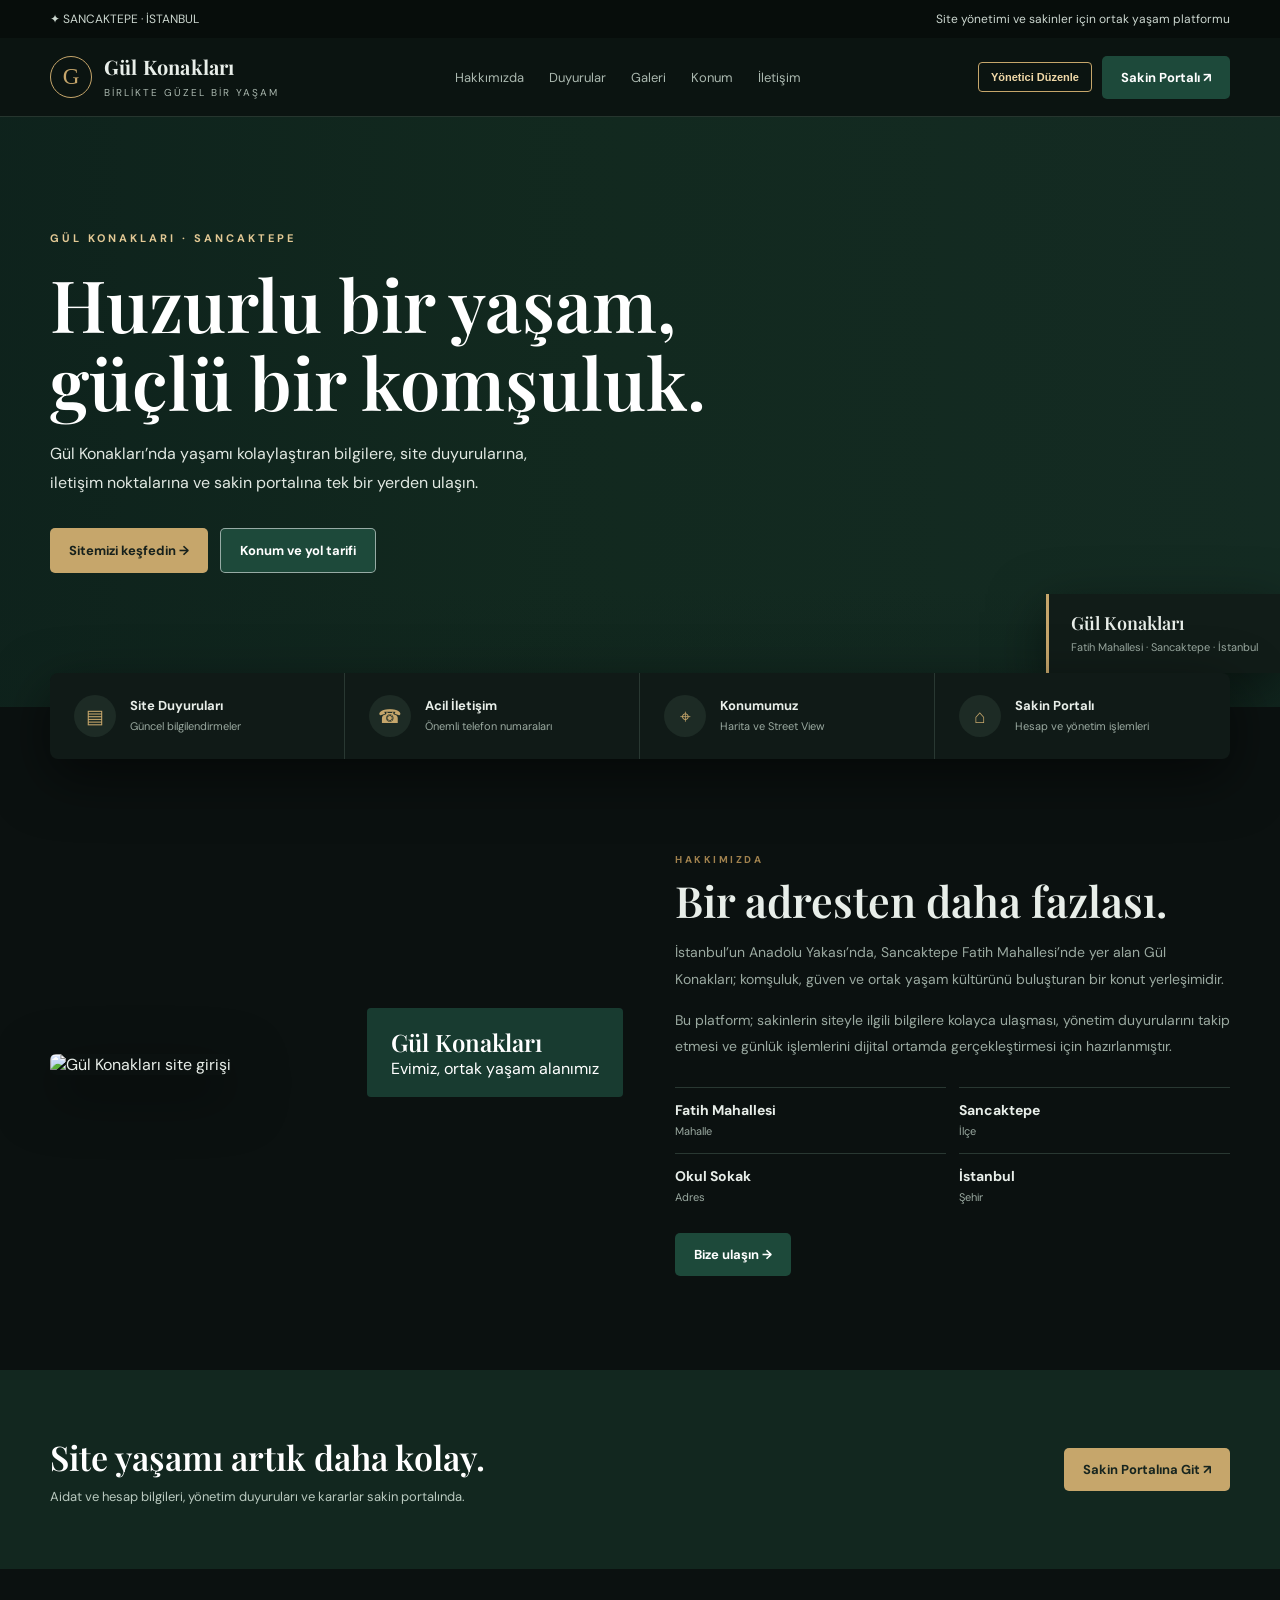
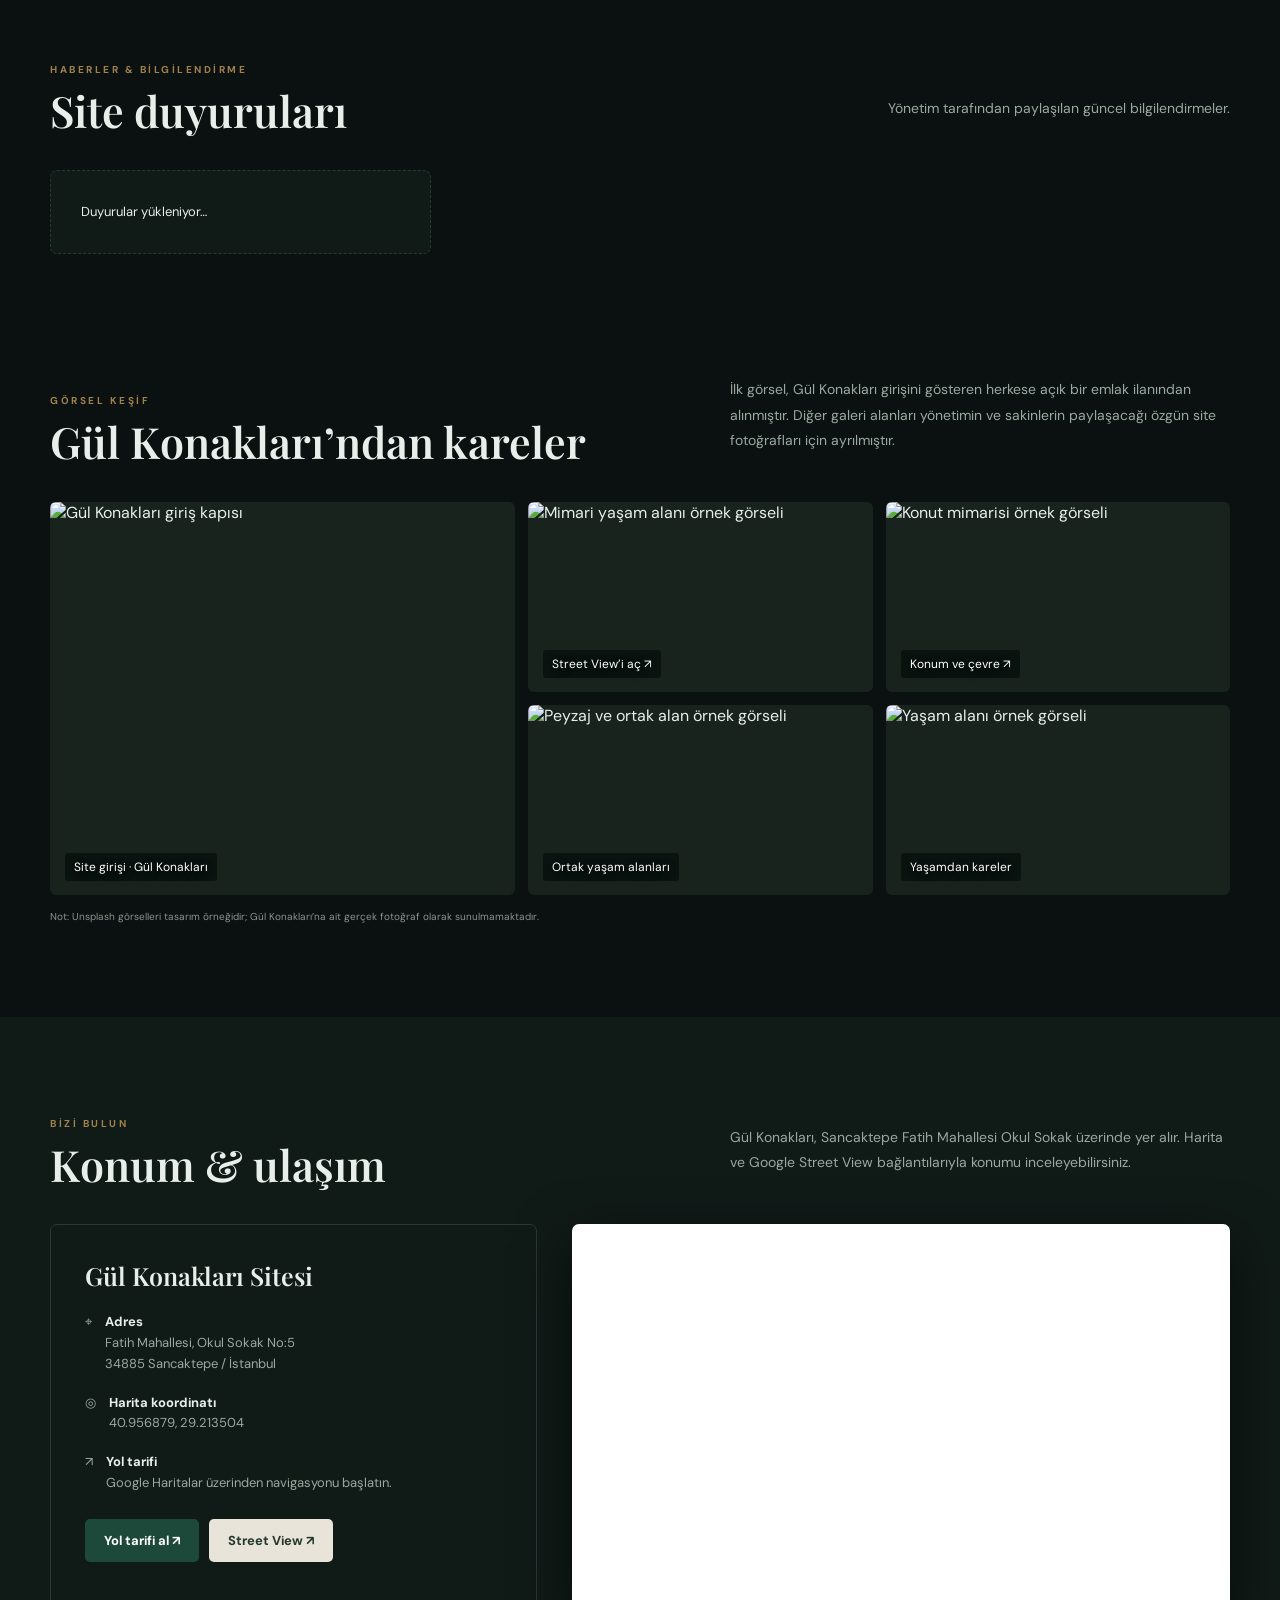
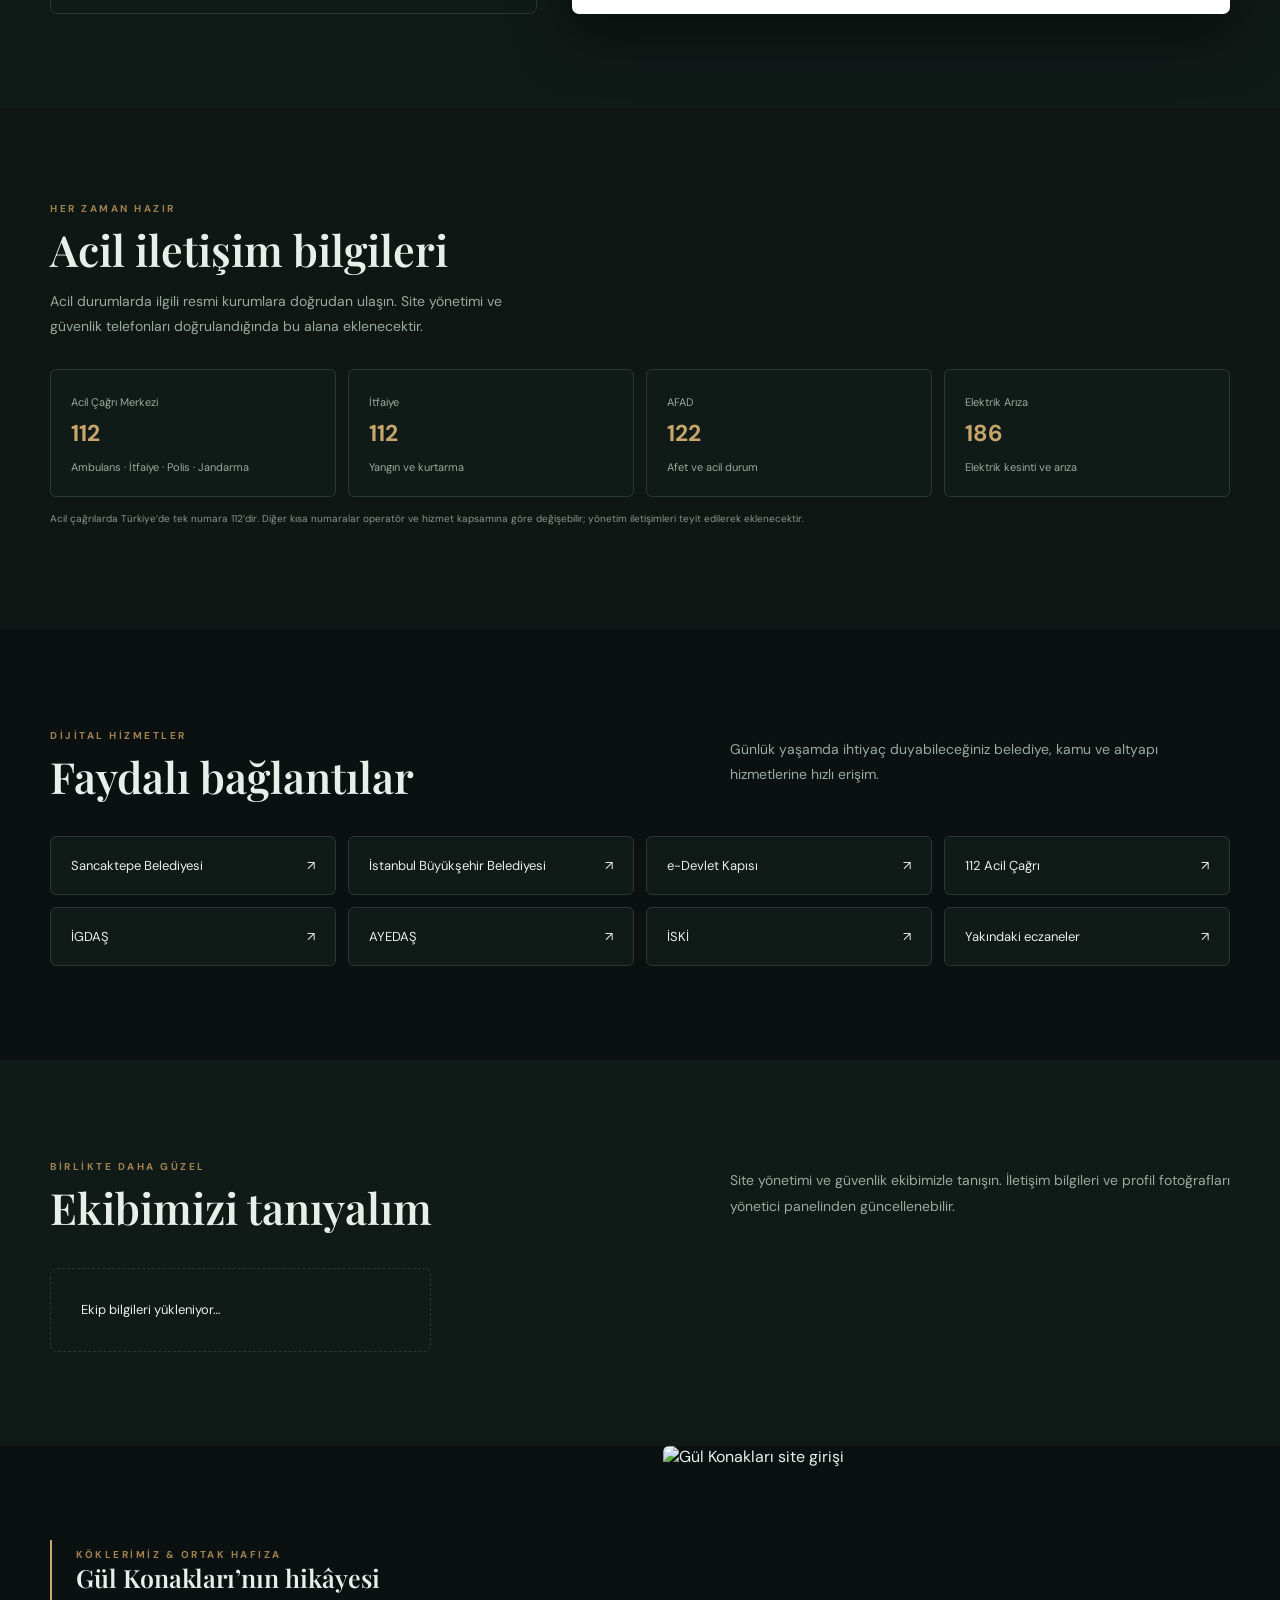
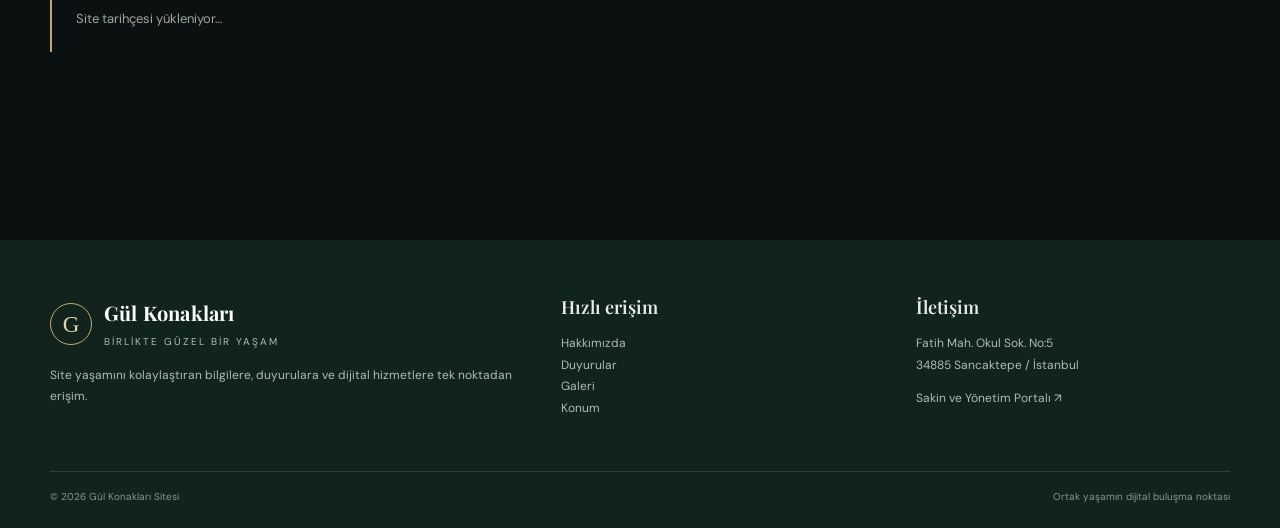
==== index.html @ 5095a985 "Add latest Gül Konakları portal source" ====
<!doctype html>
<html lang="tr">
<head>
<meta charset="utf-8"><meta name="viewport" content="width=device-width,initial-scale=1">
<meta name="theme-color" content="#101b19"><meta name="description" content="Sancaktepe Gül Konakları — site yaşamı, duyurular, iletişim ve sakin portalı.">
<title>Gül Konakları | Birlikte Güzel Bir Yaşam</title>
<link rel="preconnect" href="https://fonts.googleapis.com"><link rel="preconnect" href="https://fonts.gstatic.com" crossorigin><link href="https://fonts.googleapis.com/css2?family=DM+Sans:wght@400;500;600;700&family=Playfair+Display:wght@500;600;700&display=swap" rel="stylesheet">
<style>
:root{--bg:#f5f3ee;--ink:#18231f;--muted:#68736c;--green:#173a30;--green2:#244c3e;--gold:#c6a66b;--line:#e3e0d7;--white:#fff;--shadow:0 18px 55px #14251b14}*{box-sizing:border-box}html{scroll-behavior:smooth}body{margin:0;background:var(--bg);color:var(--ink);font-family:'DM Sans',sans-serif}a{color:inherit;text-decoration:none}.wrap{width:min(1180px,calc(100% - 44px));margin:auto}.top{background:#10231d;color:#d9e2db;font-size:12px}.top .wrap{height:38px;display:flex;align-items:center;justify-content:space-between}.top a{color:#e6d4ae}.nav{position:sticky;top:0;z-index:20;background:#f5f3eeeF;backdrop-filter:blur(18px);border-bottom:1px solid #e6e1d7}.navin{height:78px;display:flex;align-items:center;justify-content:space-between;gap:24px}.brand{display:flex;align-items:center;gap:12px}.mark{width:42px;height:42px;border:1px solid var(--gold);border-radius:50%;display:grid;place-items:center;color:var(--green);font-family:Georgia;font-size:23px}.brand b{display:block;font-family:'Playfair Display';font-size:20px;letter-spacing:.2px}.brand small{font-size:10px;color:var(--muted);letter-spacing:2px;text-transform:uppercase}.links{display:flex;align-items:center;gap:25px;font-size:13px;color:#45534b}.links a:hover{color:#a17e43}.btn{display:inline-flex;align-items:center;justify-content:center;gap:9px;background:var(--green);color:#fff;padding:13px 19px;border-radius:5px;font-size:13px;font-weight:700;transition:.2s}.btn:hover{background:#285747;transform:translateY(-1px)}.btn.gold{background:var(--gold);color:#18231f}.hero{position:relative;min-height:590px;display:flex;align-items:center;color:#fff;overflow:hidden;background:#152c24}.hero:before{content:"";position:absolute;inset:0;background:linear-gradient(90deg,#0d211bdc 0%,#10271ca8 42%,#10271c30 100%),url('https://i.remax.com.tr/photos/41/1300941/L/fecca112f7674e8d9fd6599fbad5bcdf.jpg') center 48%/cover no-repeat;transform:scale(1.01)}.hero:after{content:"";position:absolute;inset:auto 0 0;height:120px;background:linear-gradient(transparent,#10231d80)}.hero .wrap{position:relative;z-index:1;padding:90px 0 110px}.eyebrow{font-size:11px;letter-spacing:3px;text-transform:uppercase;color:#e3c995;font-weight:700}.hero h1{font:600 clamp(42px,6vw,72px)/1.08 'Playfair Display',serif;max-width:680px;margin:20px 0}.hero p{max-width:520px;color:#e1e8e2;line-height:1.8;font-size:16px}.hero-actions{display:flex;gap:12px;margin-top:30px;flex-wrap:wrap}.outline{border:1px solid #ffffff8a;color:#fff;background:#ffffff12}.hero-note{position:absolute;right:0;bottom:34px;z-index:2;background:#f8f6f0;color:var(--ink);padding:17px 22px;border-left:3px solid var(--gold);box-shadow:var(--shadow);max-width:260px}.hero-note b{font:600 18px 'Playfair Display';display:block}.hero-note span{font-size:11px;color:var(--muted)}.quick{position:relative;z-index:3;margin-top:-34px}.quickgrid{display:grid;grid-template-columns:repeat(4,1fr);background:#fff;box-shadow:var(--shadow);border-radius:8px;overflow:hidden}.quick a{padding:22px 24px;border-right:1px solid var(--line);display:flex;align-items:center;gap:14px}.quick a:last-child{border:0}.qicon{width:42px;height:42px;border-radius:50%;background:#f1eee5;color:#8e7449;display:grid;place-items:center;font-size:19px}.quick b{display:block;font-size:13px}.quick small{color:var(--muted);font-size:11px}.section{padding:94px 0}.sectionhead{display:flex;justify-content:space-between;align-items:end;gap:24px;margin-bottom:35px}.kicker{font-size:10px;letter-spacing:2.5px;color:#a1824e;font-weight:700;text-transform:uppercase}.section h2{font:600 clamp(30px,4vw,43px)/1.15 'Playfair Display';margin:10px 0 0}.intro{max-width:500px;color:var(--muted);line-height:1.8;font-size:14px}.aboutgrid{display:grid;grid-template-columns:1fr 1fr;gap:70px;align-items:center}.aboutphoto{position:relative}.aboutphoto img{width:100%;height:420px;object-fit:cover;border-radius:6px;box-shadow:var(--shadow)}.photo-tag{position:absolute;bottom:-22px;right:-18px;background:var(--green);color:white;padding:18px 24px;border-radius:4px}.photo-tag strong{font:600 24px 'Playfair Display';display:block}.aboutcopy p{color:var(--muted);line-height:1.9;font-size:14px}.facts{display:grid;grid-template-columns:repeat(2,1fr);gap:13px;margin:27px 0}.fact{border-top:1px solid var(--line);padding-top:13px}.fact b{display:block;font-size:14px}.fact small{font-size:11px;color:var(--muted)}.greenband{background:var(--green);color:white;padding:64px 0}.greenband .wrap{display:flex;align-items:center;justify-content:space-between;gap:30px}.greenband h2{font:600 34px 'Playfair Display';margin:0 0 8px}.greenband p{margin:0;color:#c6d2c9;font-size:13px}.greenband .btn{background:var(--gold);color:#17251f}.cards{display:grid;grid-template-columns:repeat(3,1fr);gap:18px}.card{background:#fff;border:1px solid var(--line);border-radius:7px;overflow:hidden;box-shadow:0 8px 25px #14251b08}.cardimg{height:190px;overflow:hidden}.cardimg img{width:100%;height:100%;object-fit:cover;transition:.5s}.card:hover .cardimg img{transform:scale(1.04)}.cardbody{padding:22px}.date{font-size:10px;letter-spacing:1px;color:#a1824e;font-weight:700;text-transform:uppercase}.card h3{font:600 21px 'Playfair Display';margin:10px 0}.card p{font-size:12px;color:var(--muted);line-height:1.7;margin-bottom:0}.empty{padding:30px;border:1px dashed #c9c2b4;border-radius:7px;color:var(--muted);background:#fff;font-size:13px;line-height:1.7}.gallery{display:grid;grid-template-columns:1.35fr 1fr 1fr;grid-template-rows:190px 190px;gap:13px}.gallery a{position:relative;overflow:hidden;border-radius:6px;background:#ddd}.gallery a:first-child{grid-row:span 2}.gallery img{width:100%;height:100%;object-fit:cover;transition:.4s}.gallery a:hover img{transform:scale(1.05)}.gallery span{position:absolute;left:15px;bottom:14px;color:white;font-size:12px;text-shadow:0 2px 8px #000;background:#10231d80;padding:6px 9px;border-radius:3px}.mapgrid{display:grid;grid-template-columns:.85fr 1.15fr;gap:35px;align-items:stretch}.addressbox{background:#fff;padding:34px;border:1px solid var(--line);border-radius:7px}.addressbox h3{font:600 25px 'Playfair Display';margin:0 0 20px}.addressrow{display:flex;gap:13px;margin:18px 0;color:var(--muted);font-size:13px;line-height:1.6}.addressrow b{color:var(--ink);display:block}.mapframe{width:100%;height:390px;border:0;border-radius:7px;box-shadow:var(--shadow)}.emergency{background:#f0eae0}.emgrid{display:grid;grid-template-columns:repeat(4,1fr);gap:12px;margin-top:30px}.em{background:white;border:1px solid #e4ddcf;border-radius:6px;padding:20px}.em small{color:var(--muted);font-size:11px}.em b{display:block;font-size:23px;margin:7px 0;color:var(--green)}.em span{font-size:11px;color:var(--muted)}.linksgrid{display:grid;grid-template-columns:repeat(4,1fr);gap:12px}.linktile{background:#fff;border:1px solid var(--line);padding:20px;border-radius:6px;display:flex;align-items:center;justify-content:space-between;font-size:13px}.linktile:hover{border-color:var(--gold)}.history{display:grid;grid-template-columns:1fr 1fr;gap:45px;align-items:center}.historybox{border-left:2px solid var(--gold);padding:8px 0 8px 24px}.historybox h3{font:600 25px 'Playfair Display';margin:0 0 12px}.historybox p{font-size:13px;line-height:1.8;color:var(--muted)}.historyphoto{height:300px;width:100%;object-fit:cover;border-radius:6px}.footer{background:#10231d;color:#e7ece8;padding:55px 0 25px}.footgrid{display:grid;grid-template-columns:1.5fr 1fr 1fr;gap:40px}.footer p,.footer a{font-size:12px;color:#aebdb3;line-height:1.8}.footer h4{font:600 18px 'Playfair Display';margin:0 0 14px}.footbottom{border-top:1px solid #ffffff20;margin-top:40px;padding-top:18px;color:#87988d;font-size:10px;display:flex;justify-content:space-between}.source{font-size:10px;color:#89958d;margin-top:15px}
@media(max-width:850px){.links{display:none}.quickgrid{grid-template-columns:repeat(2,1fr)}.quick a:nth-child(2){border-right:0}.quick a:nth-child(-n+2){border-bottom:1px solid var(--line)}.aboutgrid,.mapgrid,.history{grid-template-columns:1fr;gap:30px}.cards{grid-template-columns:1fr 1fr}.emgrid,.linksgrid{grid-template-columns:1fr 1fr}.footgrid{grid-template-columns:1fr 1fr}.hero{min-height:560px}.hero-note{right:22px}.gallery{grid-template-rows:150px 150px}}@media(max-width:560px){.wrap{width:min(100% - 30px,1180px)}.top .wrap{font-size:10px}.navin{height:68px}.brand b{font-size:17px}.hero{min-height:600px}.hero .wrap{padding:75px 0 140px}.hero h1{font-size:44px}.hero-note{bottom:16px;left:15px;right:auto}.section{padding:65px 0}.sectionhead{display:block}.quick a{padding:16px 13px}.quickgrid{margin:0 -1px}.aboutphoto img{height:300px}.cards{grid-template-columns:1fr}.gallery{grid-template-columns:1fr 1fr;grid-template-rows:180px 130px 130px}.gallery a:first-child{grid-row:span 2}.emgrid,.linksgrid{grid-template-columns:1fr 1fr}.em{padding:15px}.em b{font-size:19px}.greenband .wrap{display:block}.greenband .btn{margin-top:20px}.mapframe{height:300px}.footgrid{grid-template-columns:1fr}.footbottom{display:block;line-height:2}}

.teamgrid{display:grid;grid-template-columns:repeat(3,1fr);gap:18px}.person{background:#fff;border:1px solid var(--line);border-radius:8px;padding:25px;text-align:center;box-shadow:0 8px 25px #14251b08}.avatar{width:112px;height:112px;border-radius:50%;object-fit:cover;border:4px solid #f0eadf;margin:0 auto 15px;display:block}.person h3{font:600 21px 'Playfair Display';margin:8px 0 4px}.person .role{color:#a1824e;font-size:11px;font-weight:700;letter-spacing:1px;text-transform:uppercase}.person p{color:var(--muted);font-size:12px;line-height:1.7;min-height:42px}.person a{display:inline-block;color:var(--green);font-weight:700;font-size:12px;margin:5px}.admin-open{border:1px solid #c6a66b;background:transparent;color:#f0d9a8;border-radius:4px;padding:8px 12px;font-size:11px;font-weight:700;cursor:pointer}.adminveil{position:fixed;inset:0;z-index:100;background:#07130fe8;display:none;overflow:auto;padding:24px}.adminbox{max-width:900px;margin:25px auto;background:#f7f5ef;border-radius:10px;padding:26px;color:#18231f}.adminhead{display:flex;align-items:center;justify-content:space-between;gap:15px}.adminbox h2{font:600 28px 'Playfair Display';margin:0 0 16px}.adminbox h3{font:600 20px 'Playfair Display';margin:24px 0 12px}.adminbox label{display:block;font-size:11px;font-weight:700;color:#58655d;margin:12px 0 5px}.adminbox input,.adminbox textarea,.adminbox select{width:100%;padding:11px;border:1px solid #d9d4c9;border-radius:5px;background:white;font:13px 'DM Sans';color:#18231f}.adminbox textarea{min-height:85px;resize:vertical}.adminrow{display:grid;grid-template-columns:1fr 1fr;gap:12px}.adminbtn{border:0;background:#173a30;color:white;border-radius:5px;padding:11px 16px;font-weight:700;cursor:pointer;margin:12px 8px 0 0}.adminbtn.secondary{background:#d9d3c7;color:#18231f}.adminbtn.danger{background:#9c3f36}.adminstatus{font-size:12px;color:#8a6d3c;margin:10px 0}.adminhidden{display:none!important}.anncard{background:white;border:1px solid var(--line);border-radius:7px;padding:22px}.anncard h3{font:600 21px 'Playfair Display';margin:9px 0}.anncard p{color:var(--muted);font-size:12px;line-height:1.7}.adminbar{display:flex;gap:10px;align-items:center;flex-wrap:wrap}
@media(max-width:700px){.teamgrid{grid-template-columns:1fr 1fr}.adminrow{grid-template-columns:1fr}.adminveil{padding:10px}.adminbox{padding:18px;margin:10px auto}}@media(max-width:480px){.teamgrid{grid-template-columns:1fr}}

/* Dark-first design system + responsive hardening */
:root{color-scheme:dark;--bg:#0b1110;--ink:#e8eee9;--muted:#9aa9a0;--green:#173a30;--green2:#244c3e;--gold:#c6a66b;--line:#293832;--white:#111b18;--panel:#101a17;--panel2:#14221d;--shadow:0 18px 55px #0008}
body{background:var(--bg);color:var(--ink);overflow-x:hidden}
.top{background:#070d0b;color:#cbd6cf}.nav{background:#0c1512ed;border-bottom-color:#26352e}.brand .mark{color:var(--gold)}.brand small,.links{color:#aab8af}.links a:hover{color:var(--gold)}
.btn{background:#1d493a}.btn:hover{background:#28614d}.btn.gold{background:var(--gold);color:#17211c}.hero-note{background:#111c18;color:var(--ink)}.hero-note span{color:var(--muted)}
.quickgrid,.card,.person,.anncard,.empty,.addressbox,.em,.linktile{background:var(--panel);border-color:var(--line);color:var(--ink)}.qicon{background:#1d2b25;color:var(--gold)}.quick a{border-color:var(--line)}.quick b,.fact b,.addressrow b{color:var(--ink)}.quick small,.fact small,.intro,.aboutcopy p,.card p,.anncard p,.addressrow,.em small,.em span,.historybox p{color:var(--muted)}.photo-tag{background:#183b30}.greenband{background:#12271f}.greenband p{color:#b9c9bf}.gallery a{background:#18231e}.gallery span{background:#07100dcc}.emergency{background:#0e1713}.em{border-color:var(--line)}.em b{color:var(--gold)}.linktile:hover{border-color:var(--gold)}.section[style*="background"]{background:var(--panel)!important}
.teamgrid{grid-template-columns:repeat(3,minmax(0,1fr))}.person{box-shadow:var(--shadow)}.avatar{border-color:#27372f}.person a{color:var(--gold)}
.adminveil{background:#030806ed;overscroll-behavior:contain}.adminbox{background:#101a17;color:var(--ink);border:1px solid #304238;box-shadow:0 24px 80px #000b}.adminbox label{color:#b6c4ba}.adminbox input,.adminbox textarea,.adminbox select{background:#0b1310;color:var(--ink);border-color:#34453b;max-width:100%}.adminbox input:focus,.adminbox textarea:focus,.adminbox select:focus{outline:2px solid #c6a66b66;border-color:var(--gold)}.adminbtn{background:#1d493a}.adminbtn.secondary{background:#2a3931;color:#e7eee9}.adminstatus{color:#e2c78f}
img,iframe{max-width:100%}.wrap,.navin,.quickgrid,.aboutgrid,.mapgrid,.history,.teamgrid,.cards,.gallery,.footgrid{min-width:0}.gallery a{min-width:0}.gallery img{display:block}.navin{gap:14px}.adminbar{justify-content:flex-end;min-width:0}.admin-open{white-space:nowrap}.btn{white-space:nowrap}
@media(max-width:900px){.navin{height:auto;min-height:72px;padding:10px 0;flex-wrap:wrap}.brand{flex:1 1 auto}.adminbar{flex:0 1 auto}.links{display:none}.quickgrid{grid-template-columns:repeat(2,minmax(0,1fr))}.aboutgrid,.mapgrid,.history{grid-template-columns:minmax(0,1fr);gap:28px}.cards{grid-template-columns:repeat(2,minmax(0,1fr))}.teamgrid{grid-template-columns:repeat(2,minmax(0,1fr))}.emgrid,.linksgrid{grid-template-columns:repeat(2,minmax(0,1fr))}.footgrid{grid-template-columns:repeat(2,minmax(0,1fr))}}
@media(max-width:600px){.wrap{width:calc(100% - 28px)}.top .wrap{height:auto;min-height:34px;gap:8px;flex-wrap:wrap;padding:7px 0}.navin{align-items:center;gap:10px}.brand{gap:8px}.brand b{font-size:16px}.brand small{font-size:8px;letter-spacing:1px}.mark{width:36px;height:36px;font-size:20px}.adminbar{width:100%;display:grid;grid-template-columns:1fr 1fr;gap:8px}.adminbar .btn,.admin-open{width:100%;min-height:40px;padding:9px 8px;font-size:11px}.hero{min-height:590px}.hero .wrap{padding:68px 0 145px}.hero h1{font-size:clamp(36px,10vw,48px);overflow-wrap:anywhere}.hero p{font-size:14px}.hero-note{left:14px;right:14px;bottom:14px;max-width:none}.hero-actions{gap:8px}.hero-actions .btn{white-space:normal;text-align:center;flex:1 1 145px}.quick{margin-top:-22px}.quick a{padding:14px 10px;gap:9px}.qicon{width:34px;height:34px;flex:0 0 34px}.quick b{font-size:11px}.quick small{font-size:10px}.section{padding:58px 0}.sectionhead{display:block;margin-bottom:24px}.section h2{font-size:32px}.intro{font-size:13px}.aboutphoto img{height:270px}.photo-tag{right:8px;bottom:-15px;padding:13px 16px}.cards,.teamgrid{grid-template-columns:minmax(0,1fr)}.gallery{grid-template-columns:repeat(2,minmax(0,1fr));grid-template-rows:160px 120px 120px;gap:8px}.gallery a:first-child{grid-row:span 2}.gallery span{left:7px;bottom:7px;font-size:10px;padding:5px 6px}.emgrid,.linksgrid{grid-template-columns:repeat(2,minmax(0,1fr));gap:8px}.em{padding:13px}.em b{font-size:18px}.greenband{padding:42px 0}.greenband h2{font-size:28px}.mapframe{height:280px}.addressbox{padding:22px}.footgrid{grid-template-columns:minmax(0,1fr);gap:24px}.footbottom{display:grid;gap:5px}.adminveil{padding:8px}.adminbox{width:100%;max-width:100%;margin:8px auto;padding:15px;border-radius:8px}.adminhead{align-items:flex-start}.adminbox h2{font-size:23px}.adminrow{grid-template-columns:minmax(0,1fr);gap:4px}.adminbox input,.adminbox textarea,.adminbox select{font-size:16px}.adminbtn{max-width:100%;margin:8px 6px 0 0}}
@media(max-width:360px){.adminbar{grid-template-columns:1fr}.quick a{padding:12px 8px}.quick small{display:none}.emgrid,.linksgrid{grid-template-columns:1fr}.hero h1{font-size:35px}}

</style>
</head>
<body>
<div class="top"><div class="wrap"><span>✦ SANCAKTEPE · İSTANBUL</span><span>Site yönetimi ve sakinler için ortak yaşam platformu</span></div></div>
<header class="nav"><div class="wrap navin"><a class="brand" href="#anasayfa"><span class="mark">G</span><span><b>Gül Konakları</b><small>Birlikte güzel bir yaşam</small></span></a><nav class="links"><a href="#hakkimizda">Hakkımızda</a><a href="#duyurular">Duyurular</a><a href="#galeri">Galeri</a><a href="#konum">Konum</a><a href="#iletisim">İletişim</a></nav><div class="adminbar"><button class="admin-open" onclick="openAdmin()">Yönetici Düzenle</button><a class="btn" href="https://gul-konaklari-sakin-timdesigners.vercel.app" target="_blank" rel="noopener">Sakin Portalı ↗</a></div></div></header>
<main>
<section class="hero" id="anasayfa"><div class="wrap"><div class="eyebrow">Gül Konakları · Sancaktepe</div><h1>Huzurlu bir yaşam,<br>güçlü bir komşuluk.</h1><p>Gül Konakları’nda yaşamı kolaylaştıran bilgilere, site duyurularına, iletişim noktalarına ve sakin portalına tek bir yerden ulaşın.</p><div class="hero-actions"><a class="btn gold" href="#hakkimizda">Sitemizi keşfedin →</a><a class="btn outline" href="#konum">Konum ve yol tarifi</a></div></div><div class="hero-note"><b>Gül Konakları</b><span>Fatih Mahallesi · Sancaktepe · İstanbul</span></div></section>
<div class="quick"><div class="wrap quickgrid"><a href="#duyurular"><span class="qicon">▤</span><span><b>Site Duyuruları</b><small>Güncel bilgilendirmeler</small></span></a><a href="#iletisim"><span class="qicon">☎</span><span><b>Acil İletişim</b><small>Önemli telefon numaraları</small></span></a><a href="#konum"><span class="qicon">⌖</span><span><b>Konumumuz</b><small>Harita ve Street View</small></span></a><a href="https://gul-konaklari-sakin-timdesigners.vercel.app" target="_blank"><span class="qicon">⌂</span><span><b>Sakin Portalı</b><small>Hesap ve yönetim işlemleri</small></span></a></div></div>
<section class="section" id="hakkimizda"><div class="wrap aboutgrid"><div class="aboutphoto"><img src="https://i.remax.com.tr/photos/41/1300941/L/fecca112f7674e8d9fd6599fbad5bcdf.jpg" alt="Gül Konakları site girişi"><div class="photo-tag"><strong>Gül Konakları</strong><span>Evimiz, ortak yaşam alanımız</span></div></div><div class="aboutcopy"><div class="kicker">Hakkımızda</div><h2>Bir adresten daha fazlası.</h2><p id="intro-content">İstanbul’un Anadolu Yakası’nda, Sancaktepe Fatih Mahallesi’nde yer alan Gül Konakları; komşuluk, güven ve ortak yaşam kültürünü buluşturan bir konut yerleşimidir.</p><p>Bu platform; sakinlerin siteyle ilgili bilgilere kolayca ulaşması, yönetim duyurularını takip etmesi ve günlük işlemlerini dijital ortamda gerçekleştirmesi için hazırlanmıştır.</p><div class="facts"><div class="fact"><b>Fatih Mahallesi</b><small>Mahalle</small></div><div class="fact"><b>Sancaktepe</b><small>İlçe</small></div><div class="fact"><b>Okul Sokak</b><small>Adres</small></div><div class="fact"><b>İstanbul</b><small>Şehir</small></div></div><a class="btn" href="#konum">Bize ulaşın →</a></div></div></section>
<section class="greenband"><div class="wrap"><div><h2>Site yaşamı artık daha kolay.</h2><p>Aidat ve hesap bilgileri, yönetim duyuruları ve kararlar sakin portalında.</p></div><a class="btn" href="https://gul-konaklari-sakin-timdesigners.vercel.app" target="_blank">Sakin Portalına Git ↗</a></div></section>
<section class="section" id="duyurular"><div class="wrap"><div class="sectionhead"><div><div class="kicker">Haberler & Bilgilendirme</div><h2>Site duyuruları</h2></div><p class="intro">Yönetim tarafından paylaşılan güncel bilgilendirmeler.</p></div><div class="cards" id="announcement-list"><div class="empty">Duyurular yükleniyor…</div></div></div></section>
<section class="section" id="galeri" style="padding-top:15px"><div class="wrap"><div class="sectionhead"><div><div class="kicker">Görsel keşif</div><h2>Gül Konakları’ndan kareler</h2></div><p class="intro">İlk görsel, Gül Konakları girişini gösteren herkese açık bir emlak ilanından alınmıştır. Diğer galeri alanları yönetimin ve sakinlerin paylaşacağı özgün site fotoğrafları için ayrılmıştır.</p></div><div class="gallery"><a href="https://i.remax.com.tr/photos/41/1300941/L/fecca112f7674e8d9fd6599fbad5bcdf.jpg" target="_blank"><img src="https://i.remax.com.tr/photos/41/1300941/L/fecca112f7674e8d9fd6599fbad5bcdf.jpg" alt="Gül Konakları giriş kapısı"><span>Site girişi · Gül Konakları</span></a><a href="https://www.google.com/maps/@?api=1&map_action=pano&viewpoint=40.95687868667397,29.213504218753904" target="_blank"><img src="https://images.unsplash.com/photo-1600607687939-ce8a6c25118c?auto=format&fit=crop&w=900&q=80" alt="Mimari yaşam alanı örnek görseli"><span>Street View’i aç ↗</span></a><a href="https://www.google.com/maps/search/?api=1&query=G%C3%BCl+Konaklar%C4%B1+Sitesi+Sancaktepe" target="_blank"><img src="https://images.unsplash.com/photo-1600585154340-be6161a56a0c?auto=format&fit=crop&w=900&q=80" alt="Konut mimarisi örnek görseli"><span>Konum ve çevre ↗</span></a><a href="#konum"><img src="https://images.unsplash.com/photo-1600607687920-4e2a09cf159d?auto=format&fit=crop&w=900&q=80" alt="Peyzaj ve ortak alan örnek görseli"><span>Ortak yaşam alanları</span></a><a href="#iletisim"><img src="https://images.unsplash.com/photo-1600566753086-00f18fb6b3ea?auto=format&fit=crop&w=900&q=80" alt="Yaşam alanı örnek görseli"><span>Yaşamdan kareler</span></a></div><div class="source">Not: Unsplash görselleri tasarım örneğidir; Gül Konakları’na ait gerçek fotoğraf olarak sunulmamaktadır.</div></div></section>
<section class="section" id="konum" style="background:var(--panel)"><div class="wrap"><div class="sectionhead"><div><div class="kicker">Bizi bulun</div><h2>Konum & ulaşım</h2></div><p class="intro">Gül Konakları, Sancaktepe Fatih Mahallesi Okul Sokak üzerinde yer alır. Harita ve Google Street View bağlantılarıyla konumu inceleyebilirsiniz.</p></div><div class="mapgrid"><div class="addressbox"><h3>Gül Konakları Sitesi</h3><div class="addressrow"><span>⌖</span><div><b>Adres</b>Fatih Mahallesi, Okul Sokak No:5<br>34885 Sancaktepe / İstanbul</div></div><div class="addressrow"><span>◎</span><div><b>Harita koordinatı</b>40.956879, 29.213504</div></div><div class="addressrow"><span>↗</span><div><b>Yol tarifi</b>Google Haritalar üzerinden navigasyonu başlatın.</div></div><div style="display:flex;gap:10px;flex-wrap:wrap;margin-top:25px"><a class="btn" href="https://www.google.com/maps/dir/?api=1&destination=40.95687868667397,29.213504218753904" target="_blank">Yol tarifi al ↗</a><a class="btn" style="background:#e9e4d9;color:#26372f" href="https://www.google.com/maps/@?api=1&map_action=pano&viewpoint=40.95687868667397,29.213504218753904" target="_blank">Street View ↗</a></div></div><iframe class="mapframe" loading="lazy" referrerpolicy="no-referrer-when-downgrade" src="https://www.google.com/maps?q=40.95687868667397,29.213504218753904&z=17&output=embed" title="Gül Konakları konum haritası"></iframe></div></div></section>
<section class="section emergency" id="iletisim"><div class="wrap"><div class="kicker">Her zaman hazır</div><h2>Acil iletişim bilgileri</h2><p class="intro">Acil durumlarda ilgili resmi kurumlara doğrudan ulaşın. Site yönetimi ve güvenlik telefonları doğrulandığında bu alana eklenecektir.</p><div class="emgrid"><a class="em" href="tel:112"><small>Acil Çağrı Merkezi</small><b>112</b><span>Ambulans · İtfaiye · Polis · Jandarma</span></a><a class="em" href="tel:110"><small>İtfaiye</small><b>112</b><span>Yangın ve kurtarma</span></a><a class="em" href="tel:122"><small>AFAD</small><b>122</b><span>Afet ve acil durum</span></a><a class="em" href="tel:186"><small>Elektrik Arıza</small><b>186</b><span>Elektrik kesinti ve arıza</span></a></div><p class="source">Acil çağrılarda Türkiye’de tek numara 112’dir. Diğer kısa numaralar operatör ve hizmet kapsamına göre değişebilir; yönetim iletişimleri teyit edilerek eklenecektir.</p></div></section>
<section class="section"><div class="wrap"><div class="sectionhead"><div><div class="kicker">Dijital hizmetler</div><h2>Faydalı bağlantılar</h2></div><p class="intro">Günlük yaşamda ihtiyaç duyabileceğiniz belediye, kamu ve altyapı hizmetlerine hızlı erişim.</p></div><div class="linksgrid"><a class="linktile" href="https://www.sancaktepe.bel.tr/" target="_blank">Sancaktepe Belediyesi <span>↗</span></a><a class="linktile" href="https://www.ibb.istanbul/" target="_blank">İstanbul Büyükşehir Belediyesi <span>↗</span></a><a class="linktile" href="https://www.turkiye.gov.tr/" target="_blank">e-Devlet Kapısı <span>↗</span></a><a class="linktile" href="https://www.112.gov.tr/" target="_blank">112 Acil Çağrı <span>↗</span></a><a class="linktile" href="https://www.igdas.istanbul/" target="_blank">İGDAŞ <span>↗</span></a><a class="linktile" href="https://www.ayedas.com.tr/" target="_blank">AYEDAŞ <span>↗</span></a><a class="linktile" href="https://www.iski.istanbul/" target="_blank">İSKİ <span>↗</span></a><a class="linktile" href="https://www.google.com/maps/search/?api=1&query=eczane+G%C3%BCl+Konaklar%C4%B1+Sancaktepe" target="_blank">Yakındaki eczaneler <span>↗</span></a></div></div></section>
<section class="section" id="ekibimiz" style="background:var(--panel)"><div class="wrap"><div class="sectionhead"><div><div class="kicker">Birlikte daha güzel</div><h2>Ekibimizi tanıyalım</h2></div><p class="intro">Site yönetimi ve güvenlik ekibimizle tanışın. İletişim bilgileri ve profil fotoğrafları yönetici panelinden güncellenebilir.</p></div><div class="teamgrid" id="team-list"><div class="empty">Ekip bilgileri yükleniyor…</div></div></div></section>
<section class="section" style="padding-top:0"><div class="wrap history"><div class="historybox"><div class="kicker">Köklerimiz & ortak hafıza</div><h3>Gül Konakları’nın hikâyesi</h3><p id="history-content">Site tarihçesi yükleniyor…</p></div><img class="historyphoto" src="https://i.remax.com.tr/photos/41/1300941/L/fecca112f7674e8d9fd6599fbad5bcdf.jpg" alt="Gül Konakları site girişi"></div></section>
</main>
<footer class="footer"><div class="wrap"><div class="footgrid"><div><a class="brand" href="#anasayfa" style="color:white"><span class="mark" style="color:#e6d2a8">G</span><span><b style="color:white">Gül Konakları</b><small style="color:#aebdb3">Birlikte güzel bir yaşam</small></span></a><p>Site yaşamını kolaylaştıran bilgilere, duyurulara ve dijital hizmetlere tek noktadan erişim.</p></div><div><h4>Hızlı erişim</h4><p><a href="#hakkimizda">Hakkımızda</a><br><a href="#duyurular">Duyurular</a><br><a href="#galeri">Galeri</a><br><a href="#konum">Konum</a></p></div><div><h4>İletişim</h4><p>Fatih Mah. Okul Sok. No:5<br>34885 Sancaktepe / İstanbul</p><p><a href="https://gul-konaklari-sakin-timdesigners.vercel.app" target="_blank">Sakin ve Yönetim Portalı ↗</a></p></div></div><div class="footbottom"><span>© 2026 Gül Konakları Sitesi</span><span>Ortak yaşamın dijital buluşma noktası</span></div></div></footer>

<div class="adminveil" id="admin-veil"><div class="adminbox"><div class="adminhead"><div><div class="kicker">Gül Konakları · İçerik yönetimi</div><h2>Web sitesi yönetim paneli</h2></div><button class="adminbtn secondary" onclick="closeAdmin()">Kapat ✕</button></div>
<div id="admin-login"><p>İçerikleri ve ekip profillerini düzenlemek için yönetici hesabınızla giriş yapın.</p><div class="adminrow"><div><label>E-posta</label><input id="admin-email" type="email" placeholder="yonetici@..." autocomplete="username"></div><div><label>Şifre</label><input id="admin-password" type="password" placeholder="••••••••" autocomplete="current-password"></div></div><button class="adminbtn" onclick="adminLogin()">Giriş yap</button><div class="adminstatus" id="admin-login-status"></div></div>
<div id="admin-workspace" class="adminhidden"><div class="adminstatus" id="admin-status">Yönetici oturumu açık.</div><h3>Ana sayfa içerikleri</h3><div class="adminrow"><div><label>Tanıtım metni</label><textarea id="edit-intro"></textarea></div><div><label>Site tarihçesi</label><textarea id="edit-history"></textarea></div></div><div class="adminrow"><div><label>Açık adres</label><input id="edit-address"></div><div><label>Yönetim telefonu</label><input id="edit-management-phone"></div></div><div class="adminrow"><div><label>Güvenlik telefonu</label><input id="edit-security-phone"></div><div><label>Duyurular (JSON listesi)</label><textarea id="edit-announcements" placeholder='[{"title":"Duyuru başlığı","date":"22.11.2026","body":"Açıklama","tag":"Bilgilendirme"}]'></textarea></div></div><label>Galeri (JSON listesi)</label><textarea id="edit-gallery" placeholder='[{"title":"Fotoğraf başlığı","url":"https://..."}]'></textarea><button class="adminbtn" onclick="saveHomepage()">Ana sayfa değişikliklerini kaydet</button>
<h3>Ekip profilleri</h3><label>Mevcut ekip üyesi</label><select id="team-select" onchange="loadTeamEditor()"><option value="">Yeni ekip üyesi ekle</option></select><div class="adminrow"><div><label>Ad soyad / görünen ad</label><input id="team-name"></div><div><label>Görev</label><input id="team-role" placeholder="Site Yöneticisi / Güvenlik Görevlisi"></div></div><div class="adminrow"><div><label>Telefon</label><input id="team-phone"></div><div><label>E-posta</label><input id="team-email"></div></div><div class="adminrow"><div><label>Avatar fotoğrafı URL</label><input id="team-avatar"></div><div><label>Sıralama</label><input id="team-order" type="number" value="1"></div></div><label>Kısa tanıtım</label><textarea id="team-bio"></textarea><div><label><input id="team-active" type="checkbox" checked style="width:auto"> Ana sayfada göster</label></div><button class="adminbtn" onclick="saveTeamMember()">Ekip üyesini kaydet</button><button class="adminbtn danger" onclick="deleteTeamMember()">Seçili üyeyi sil</button><button class="adminbtn secondary" onclick="adminLogout()">Oturumu kapat</button></div></div></div>
<script src="https://cdn.jsdelivr.net/npm/@supabase/supabase-js@2.95.0"></script>
<script>
const SUPABASE_URL='https://btyqnudxqlbebndxfjgl.supabase.co';
const SUPABASE_KEY='sb_publishable_JRKSFPqA3ecU3zVknp4kDw_BhP2nL6L';
const sb=window.supabase.createClient(SUPABASE_URL,SUPABASE_KEY);
let homepage={},teamRows=[],currentTeamId=null;
const esc=s=>String(s??'').replace(/[&<>"']/g,c=>({'&':'&amp;','<':'&lt;','>':'&gt;','"':'&quot;',"'":'&#39;'}[c]));
async function loadPublic(){
 const [{data:content},{data:members}]=await Promise.all([sb.from('site_content').select('payload').eq('id','homepage').maybeSingle(),sb.from('team_members').select('*').eq('is_active',true).order('sort_order')]);
 homepage=content?.payload||{};teamRows=members||[];
 if(homepage.intro)document.getElementById('intro-content').textContent=homepage.intro;
 if(homepage.history)document.getElementById('history-content').textContent=homepage.history;
 renderAnnouncements(homepage.announcements||[]);renderTeam(teamRows);renderGallery(homepage.gallery||[]);
 const address=document.querySelector('.addressbox .addressrow div'); if(address&&homepage.address) address.innerHTML='<b>Adres</b>'+esc(homepage.address).replace(/, /g,'<br>');
}
function renderAnnouncements(items){const el=document.getElementById('announcement-list');if(!items.length){el.innerHTML='<div class="empty">Henüz duyuru yayımlanmadı.</div>';return;}el.innerHTML=items.map(a=>`<article class="anncard"><div class="date">${esc(a.date||'')} · ${esc(a.tag||'Duyuru')}</div><h3>${esc(a.title)}</h3><p>${esc(a.body)}</p></article>`).join('');}
function renderTeam(rows){const el=document.getElementById('team-list');if(!rows.length){el.innerHTML='<div class="empty">Ekip bilgileri henüz eklenmedi.</div>';return;}el.innerHTML=rows.map(m=>`<article class="person"><img class="avatar" src="${esc(m.avatar_url||'https://i.pravatar.cc/300?img=12')}" alt="${esc(m.name)}" onerror="this.src='https://ui-avatars.com/api/?name='+encodeURIComponent('${esc(m.name)}')"><div class="role">${esc(m.role_title)}</div><h3>${esc(m.name)}</h3><p>${esc(m.bio||'')}</p>${m.phone?`<a href="tel:${esc(m.phone.replace(/[^+0-9]/g,''))}">☎ ${esc(m.phone)}</a>`:''}${m.email?`<a href="mailto:${esc(m.email)}">✉ E-posta</a>`:''}</article>`).join('');}
function renderGallery(rows){if(!rows.length)return;const el=document.querySelector('.gallery');el.innerHTML=rows.slice(0,9).map((g,i)=>`<a href="${esc(g.url)}" target="_blank" rel="noopener"><img src="${esc(g.url)}" alt="${esc(g.title)}"><span>${esc(g.title)}</span></a>`).join('');}
function openAdmin(){document.getElementById('admin-veil').style.display='block';document.body.style.overflow='hidden';}
function closeAdmin(){document.getElementById('admin-veil').style.display='none';document.body.style.overflow='';}
async function adminLogin(){const status=document.getElementById('admin-login-status');status.textContent='Giriş kontrol ediliyor…';const {data,error}=await sb.auth.signInWithPassword({email:document.getElementById('admin-email').value,password:document.getElementById('admin-password').value});if(error){status.textContent=error.message;return;}const {data:role}=await sb.from('user_roles').select('role').eq('user_id',data.user.id).is('revoked_at',null).in('role',['manager','admin','staff']).maybeSingle();if(!role){await sb.auth.signOut();status.textContent='Bu hesapta yönetim yetkisi bulunamadı.';return;}document.getElementById('admin-login').classList.add('adminhidden');document.getElementById('admin-workspace').classList.remove('adminhidden');await loadAdminData();}
async function loadAdminData(){const {data}=await sb.from('site_content').select('payload').eq('id','homepage').single();homepage=data?.payload||{};for(const [id,key] of [['edit-intro','intro'],['edit-history','history'],['edit-address','address'],['edit-management-phone','management_phone'],['edit-security-phone','security_phone']])document.getElementById(id).value=homepage[key]||'';document.getElementById('edit-announcements').value=JSON.stringify(homepage.announcements||[],null,2);document.getElementById('edit-gallery').value=JSON.stringify(homepage.gallery||[],null,2);const {data:rows}=await sb.from('team_members').select('*').order('sort_order');teamRows=rows||[];const sel=document.getElementById('team-select');sel.innerHTML='<option value="">Yeni ekip üyesi ekle</option>'+teamRows.map(m=>`<option value="${m.id}">${esc(m.name)} · ${esc(m.role_title)}</option>`).join('');}
async function saveHomepage(){const status=document.getElementById('admin-status');try{const payload={...homepage,intro:document.getElementById('edit-intro').value,history:document.getElementById('edit-history').value,address:document.getElementById('edit-address').value,management_phone:document.getElementById('edit-management-phone').value,security_phone:document.getElementById('edit-security-phone').value,announcements:JSON.parse(document.getElementById('edit-announcements').value||'[]'),gallery:JSON.parse(document.getElementById('edit-gallery').value||'[]')};const {error}=await sb.from('site_content').upsert({id:'homepage',payload,updated_at:new Date().toISOString()});if(error)throw error;homepage=payload;status.textContent='Ana sayfa içerikleri kaydedildi.';await loadPublic();}catch(e){status.textContent='Kaydedilemedi: '+e.message;}}
function loadTeamEditor(){const id=document.getElementById('team-select').value;currentTeamId=id||null;const m=teamRows.find(x=>x.id===id);for(const [id2,key] of [['team-name','name'],['team-role','role_title'],['team-phone','phone'],['team-email','email'],['team-avatar','avatar_url'],['team-bio','bio'],['team-order','sort_order']])document.getElementById(id2).value=m?.[key]??(key==='sort_order'?String(teamRows.length+1):'');document.getElementById('team-active').checked=m?m.is_active:true;}
async function saveTeamMember(){const status=document.getElementById('admin-status');const row={name:document.getElementById('team-name').value.trim(),role_title:document.getElementById('team-role').value.trim(),phone:document.getElementById('team-phone').value.trim()||null,email:document.getElementById('team-email').value.trim()||null,avatar_url:document.getElementById('team-avatar').value.trim()||null,bio:document.getElementById('team-bio').value.trim()||null,sort_order:Number(document.getElementById('team-order').value)||1,is_active:document.getElementById('team-active').checked,updated_at:new Date().toISOString()};if(!row.name||!row.role_title){status.textContent='Ad ve görev alanları zorunludur.';return;}const q=currentTeamId?sb.from('team_members').update(row).eq('id',currentTeamId):sb.from('team_members').insert(row);const {error}=await q;if(error){status.textContent='Ekip kaydedilemedi: '+error.message;return;}status.textContent='Ekip profili kaydedildi.';await loadAdminData();await loadPublic();document.getElementById('team-select').value='';loadTeamEditor();}
async function deleteTeamMember(){if(!currentTeamId){document.getElementById('admin-status').textContent='Önce silinecek ekip üyesini seçin.';return;}const {error}=await sb.from('team_members').delete().eq('id',currentTeamId);if(error){document.getElementById('admin-status').textContent=error.message;return;}document.getElementById('admin-status').textContent='Ekip profili silindi.';await loadAdminData();await loadPublic();loadTeamEditor();}
async function adminLogout(){await sb.auth.signOut();document.getElementById('admin-workspace').classList.add('adminhidden');document.getElementById('admin-login').classList.remove('adminhidden');document.getElementById('admin-password').value='';}
loadPublic().catch(e=>console.warn('Public content load:',e));
</script>

</body></html>
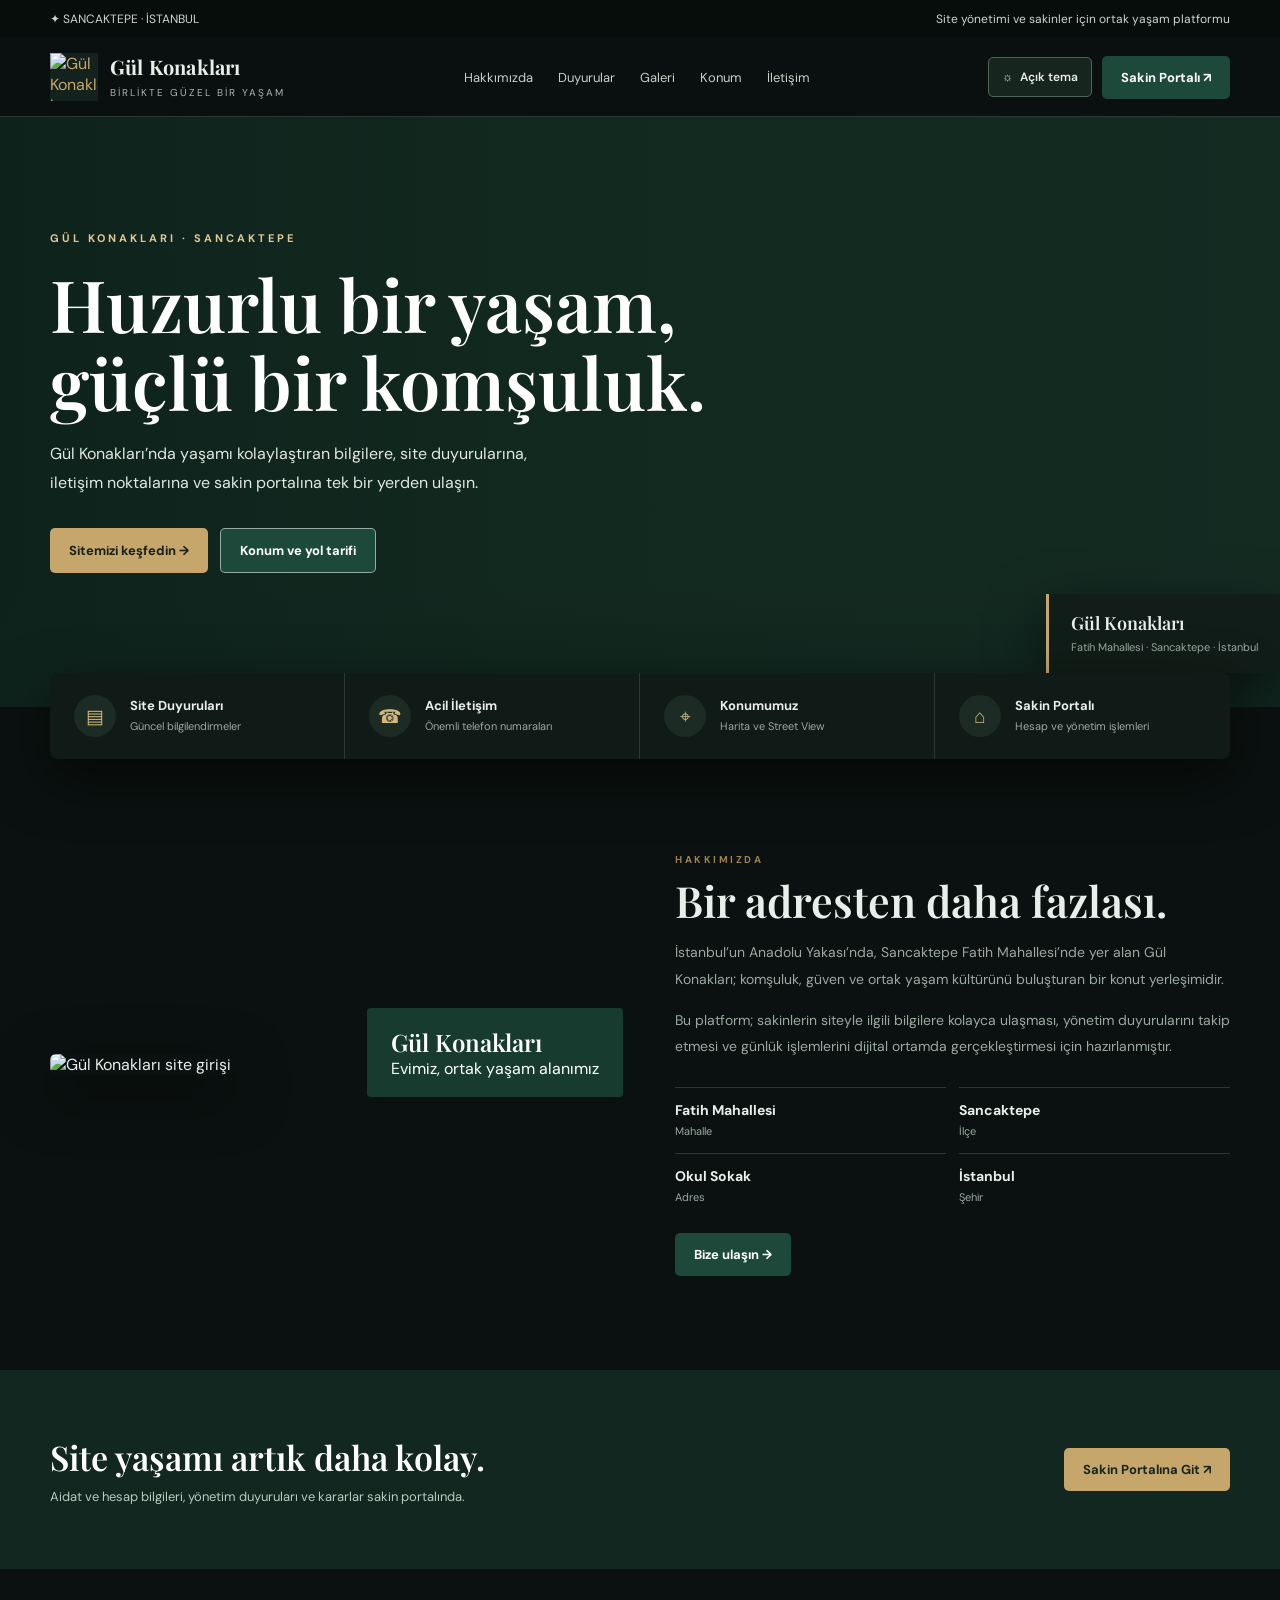
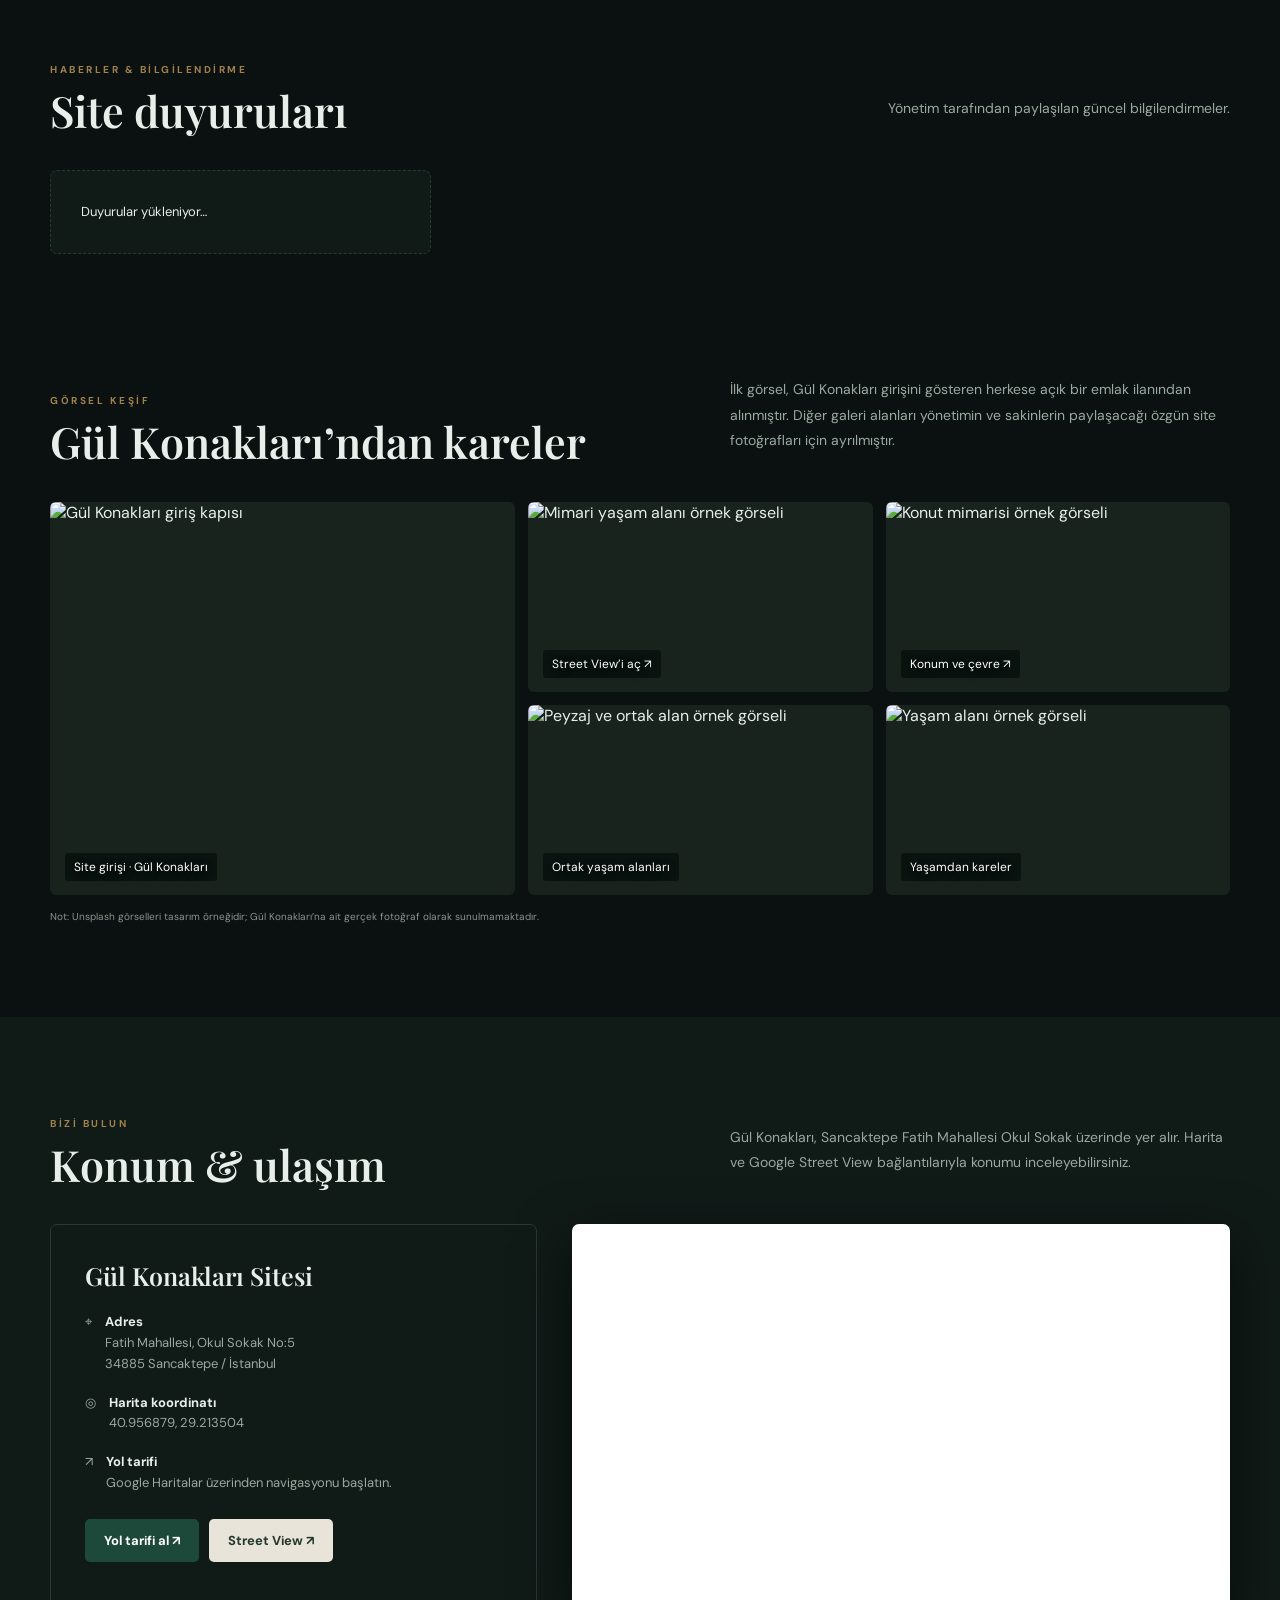
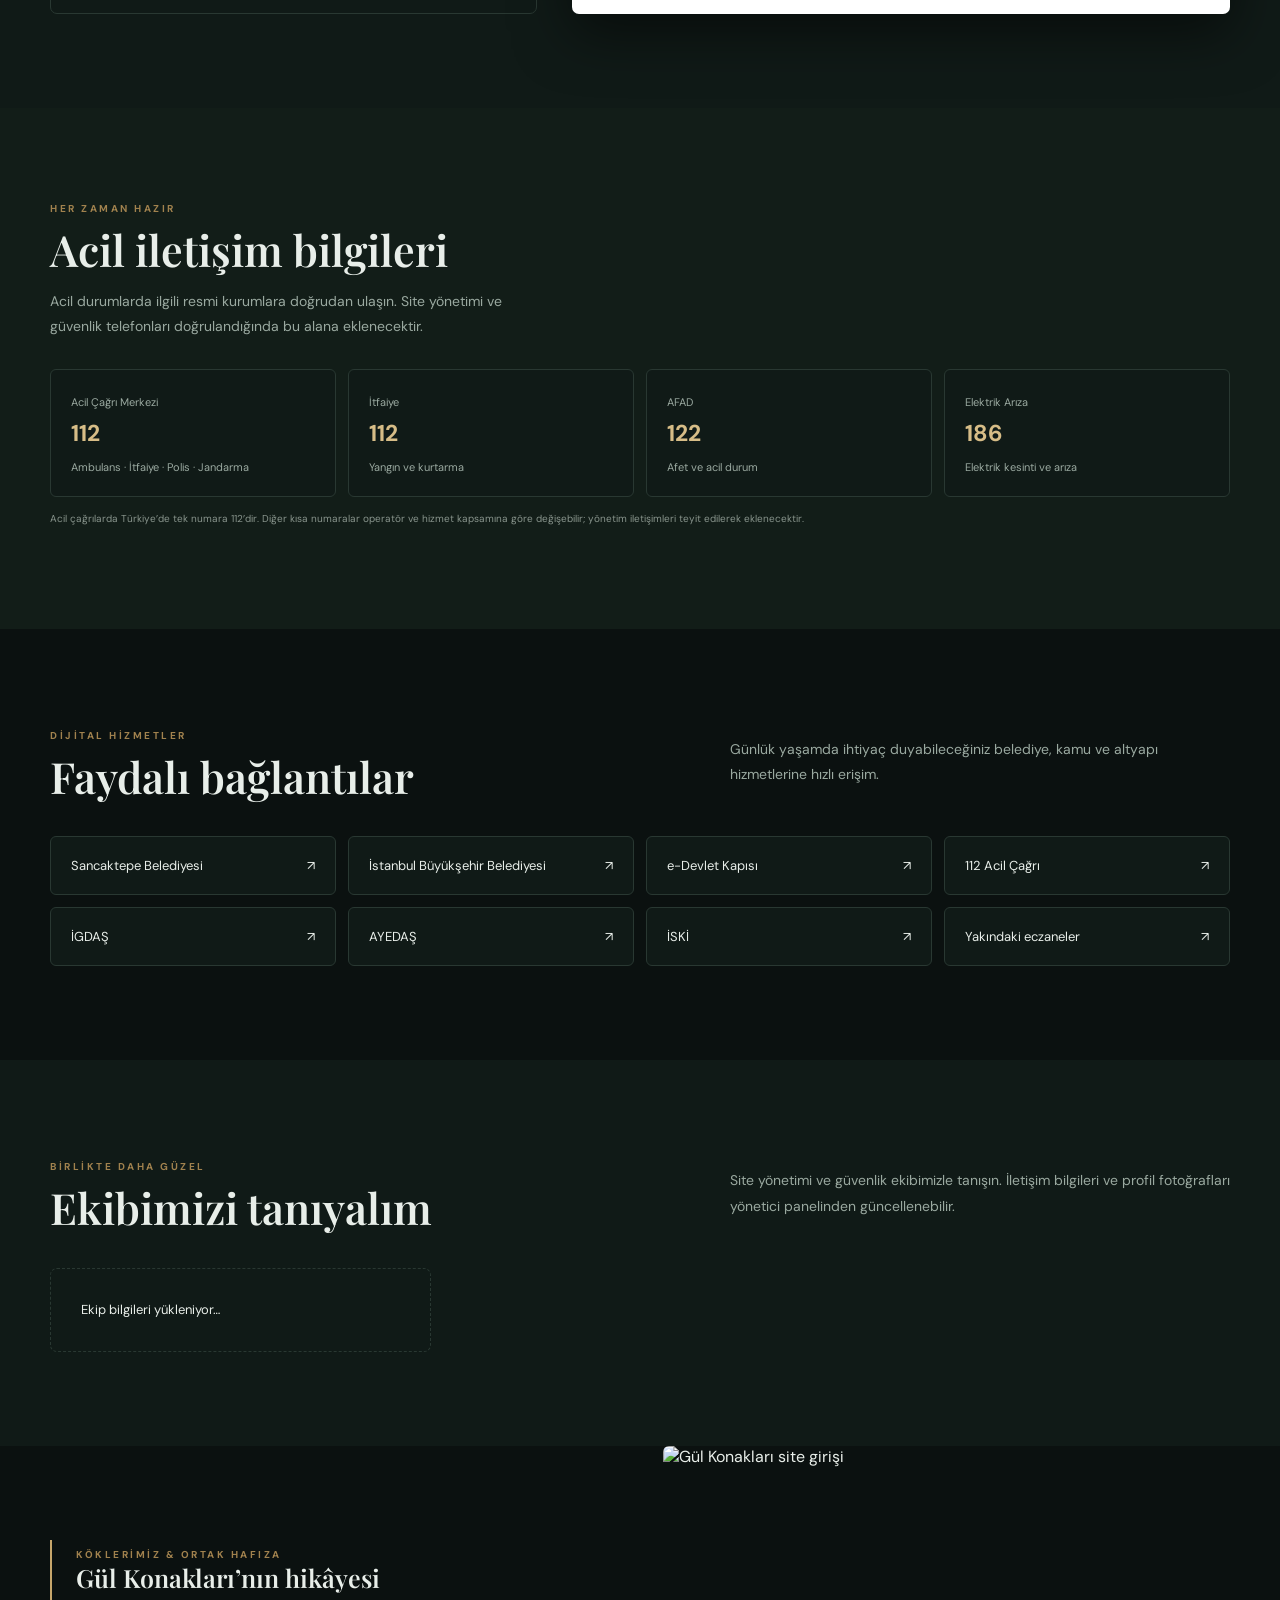
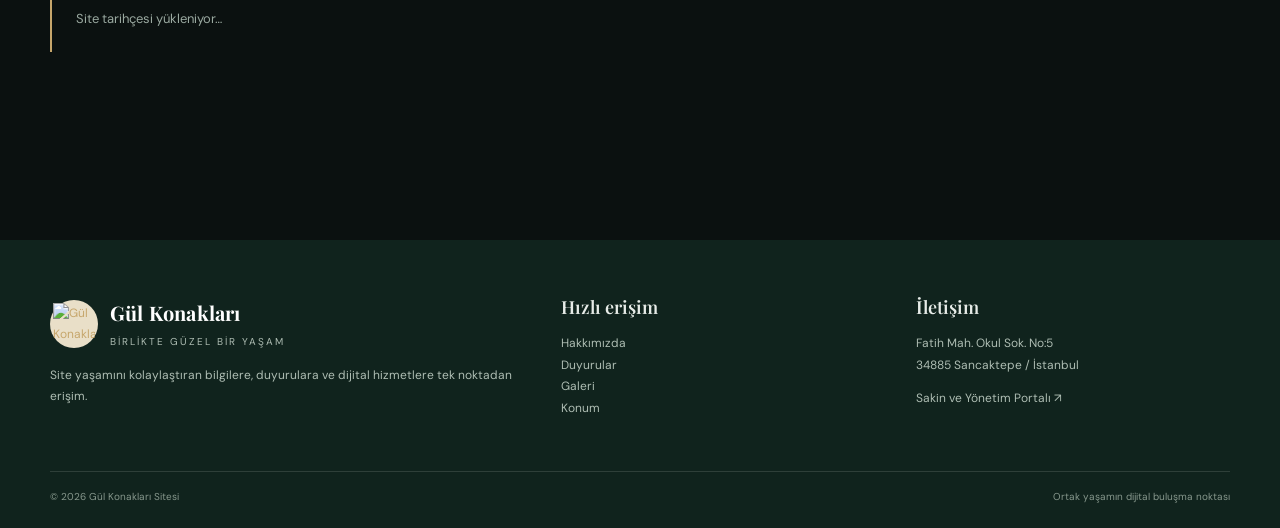
==== commit a64b1434: "Apply approved monogram logo and dark/light theme switch" ====
--- a/index.html
+++ b/index.html
@@ -1,12 +1,12 @@
 <!doctype html>
-<html lang="tr">
+<html lang="tr" data-theme="dark">
 <head>
 <meta charset="utf-8"><meta name="viewport" content="width=device-width,initial-scale=1">
-<meta name="theme-color" content="#101b19"><meta name="description" content="Sancaktepe Gül Konakları — site yaşamı, duyurular, iletişim ve sakin portalı.">
+<meta name="theme-color" content="#0b1110"><link rel="icon" type="image/svg+xml" href="/gul-konaklari-logo.svg"><link rel="apple-touch-icon" href="/gul-konaklari-logo.svg"><meta name="description" content="Sancaktepe Gül Konakları — site yaşamı, duyurular, iletişim ve sakin portalı.">
 <title>Gül Konakları | Birlikte Güzel Bir Yaşam</title>
 <link rel="preconnect" href="https://fonts.googleapis.com"><link rel="preconnect" href="https://fonts.gstatic.com" crossorigin><link href="https://fonts.googleapis.com/css2?family=DM+Sans:wght@400;500;600;700&family=Playfair+Display:wght@500;600;700&display=swap" rel="stylesheet">
 <style>
-:root{--bg:#f5f3ee;--ink:#18231f;--muted:#68736c;--green:#173a30;--green2:#244c3e;--gold:#c6a66b;--line:#e3e0d7;--white:#fff;--shadow:0 18px 55px #14251b14}*{box-sizing:border-box}html{scroll-behavior:smooth}body{margin:0;background:var(--bg);color:var(--ink);font-family:'DM Sans',sans-serif}a{color:inherit;text-decoration:none}.wrap{width:min(1180px,calc(100% - 44px));margin:auto}.top{background:#10231d;color:#d9e2db;font-size:12px}.top .wrap{height:38px;display:flex;align-items:center;justify-content:space-between}.top a{color:#e6d4ae}.nav{position:sticky;top:0;z-index:20;background:#f5f3eeeF;backdrop-filter:blur(18px);border-bottom:1px solid #e6e1d7}.navin{height:78px;display:flex;align-items:center;justify-content:space-between;gap:24px}.brand{display:flex;align-items:center;gap:12px}.mark{width:42px;height:42px;border:1px solid var(--gold);border-radius:50%;display:grid;place-items:center;color:var(--green);font-family:Georgia;font-size:23px}.brand b{display:block;font-family:'Playfair Display';font-size:20px;letter-spacing:.2px}.brand small{font-size:10px;color:var(--muted);letter-spacing:2px;text-transform:uppercase}.links{display:flex;align-items:center;gap:25px;font-size:13px;color:#45534b}.links a:hover{color:#a17e43}.btn{display:inline-flex;align-items:center;justify-content:center;gap:9px;background:var(--green);color:#fff;padding:13px 19px;border-radius:5px;font-size:13px;font-weight:700;transition:.2s}.btn:hover{background:#285747;transform:translateY(-1px)}.btn.gold{background:var(--gold);color:#18231f}.hero{position:relative;min-height:590px;display:flex;align-items:center;color:#fff;overflow:hidden;background:#152c24}.hero:before{content:"";position:absolute;inset:0;background:linear-gradient(90deg,#0d211bdc 0%,#10271ca8 42%,#10271c30 100%),url('https://i.remax.com.tr/photos/41/1300941/L/fecca112f7674e8d9fd6599fbad5bcdf.jpg') center 48%/cover no-repeat;transform:scale(1.01)}.hero:after{content:"";position:absolute;inset:auto 0 0;height:120px;background:linear-gradient(transparent,#10231d80)}.hero .wrap{position:relative;z-index:1;padding:90px 0 110px}.eyebrow{font-size:11px;letter-spacing:3px;text-transform:uppercase;color:#e3c995;font-weight:700}.hero h1{font:600 clamp(42px,6vw,72px)/1.08 'Playfair Display',serif;max-width:680px;margin:20px 0}.hero p{max-width:520px;color:#e1e8e2;line-height:1.8;font-size:16px}.hero-actions{display:flex;gap:12px;margin-top:30px;flex-wrap:wrap}.outline{border:1px solid #ffffff8a;color:#fff;background:#ffffff12}.hero-note{position:absolute;right:0;bottom:34px;z-index:2;background:#f8f6f0;color:var(--ink);padding:17px 22px;border-left:3px solid var(--gold);box-shadow:var(--shadow);max-width:260px}.hero-note b{font:600 18px 'Playfair Display';display:block}.hero-note span{font-size:11px;color:var(--muted)}.quick{position:relative;z-index:3;margin-top:-34px}.quickgrid{display:grid;grid-template-columns:repeat(4,1fr);background:#fff;box-shadow:var(--shadow);border-radius:8px;overflow:hidden}.quick a{padding:22px 24px;border-right:1px solid var(--line);display:flex;align-items:center;gap:14px}.quick a:last-child{border:0}.qicon{width:42px;height:42px;border-radius:50%;background:#f1eee5;color:#8e7449;display:grid;place-items:center;font-size:19px}.quick b{display:block;font-size:13px}.quick small{color:var(--muted);font-size:11px}.section{padding:94px 0}.sectionhead{display:flex;justify-content:space-between;align-items:end;gap:24px;margin-bottom:35px}.kicker{font-size:10px;letter-spacing:2.5px;color:#a1824e;font-weight:700;text-transform:uppercase}.section h2{font:600 clamp(30px,4vw,43px)/1.15 'Playfair Display';margin:10px 0 0}.intro{max-width:500px;color:var(--muted);line-height:1.8;font-size:14px}.aboutgrid{display:grid;grid-template-columns:1fr 1fr;gap:70px;align-items:center}.aboutphoto{position:relative}.aboutphoto img{width:100%;height:420px;object-fit:cover;border-radius:6px;box-shadow:var(--shadow)}.photo-tag{position:absolute;bottom:-22px;right:-18px;background:var(--green);color:white;padding:18px 24px;border-radius:4px}.photo-tag strong{font:600 24px 'Playfair Display';display:block}.aboutcopy p{color:var(--muted);line-height:1.9;font-size:14px}.facts{display:grid;grid-template-columns:repeat(2,1fr);gap:13px;margin:27px 0}.fact{border-top:1px solid var(--line);padding-top:13px}.fact b{display:block;font-size:14px}.fact small{font-size:11px;color:var(--muted)}.greenband{background:var(--green);color:white;padding:64px 0}.greenband .wrap{display:flex;align-items:center;justify-content:space-between;gap:30px}.greenband h2{font:600 34px 'Playfair Display';margin:0 0 8px}.greenband p{margin:0;color:#c6d2c9;font-size:13px}.greenband .btn{background:var(--gold);color:#17251f}.cards{display:grid;grid-template-columns:repeat(3,1fr);gap:18px}.card{background:#fff;border:1px solid var(--line);border-radius:7px;overflow:hidden;box-shadow:0 8px 25px #14251b08}.cardimg{height:190px;overflow:hidden}.cardimg img{width:100%;height:100%;object-fit:cover;transition:.5s}.card:hover .cardimg img{transform:scale(1.04)}.cardbody{padding:22px}.date{font-size:10px;letter-spacing:1px;color:#a1824e;font-weight:700;text-transform:uppercase}.card h3{font:600 21px 'Playfair Display';margin:10px 0}.card p{font-size:12px;color:var(--muted);line-height:1.7;margin-bottom:0}.empty{padding:30px;border:1px dashed #c9c2b4;border-radius:7px;color:var(--muted);background:#fff;font-size:13px;line-height:1.7}.gallery{display:grid;grid-template-columns:1.35fr 1fr 1fr;grid-template-rows:190px 190px;gap:13px}.gallery a{position:relative;overflow:hidden;border-radius:6px;background:#ddd}.gallery a:first-child{grid-row:span 2}.gallery img{width:100%;height:100%;object-fit:cover;transition:.4s}.gallery a:hover img{transform:scale(1.05)}.gallery span{position:absolute;left:15px;bottom:14px;color:white;font-size:12px;text-shadow:0 2px 8px #000;background:#10231d80;padding:6px 9px;border-radius:3px}.mapgrid{display:grid;grid-template-columns:.85fr 1.15fr;gap:35px;align-items:stretch}.addressbox{background:#fff;padding:34px;border:1px solid var(--line);border-radius:7px}.addressbox h3{font:600 25px 'Playfair Display';margin:0 0 20px}.addressrow{display:flex;gap:13px;margin:18px 0;color:var(--muted);font-size:13px;line-height:1.6}.addressrow b{color:var(--ink);display:block}.mapframe{width:100%;height:390px;border:0;border-radius:7px;box-shadow:var(--shadow)}.emergency{background:#f0eae0}.emgrid{display:grid;grid-template-columns:repeat(4,1fr);gap:12px;margin-top:30px}.em{background:white;border:1px solid #e4ddcf;border-radius:6px;padding:20px}.em small{color:var(--muted);font-size:11px}.em b{display:block;font-size:23px;margin:7px 0;color:var(--green)}.em span{font-size:11px;color:var(--muted)}.linksgrid{display:grid;grid-template-columns:repeat(4,1fr);gap:12px}.linktile{background:#fff;border:1px solid var(--line);padding:20px;border-radius:6px;display:flex;align-items:center;justify-content:space-between;font-size:13px}.linktile:hover{border-color:var(--gold)}.history{display:grid;grid-template-columns:1fr 1fr;gap:45px;align-items:center}.historybox{border-left:2px solid var(--gold);padding:8px 0 8px 24px}.historybox h3{font:600 25px 'Playfair Display';margin:0 0 12px}.historybox p{font-size:13px;line-height:1.8;color:var(--muted)}.historyphoto{height:300px;width:100%;object-fit:cover;border-radius:6px}.footer{background:#10231d;color:#e7ece8;padding:55px 0 25px}.footgrid{display:grid;grid-template-columns:1.5fr 1fr 1fr;gap:40px}.footer p,.footer a{font-size:12px;color:#aebdb3;line-height:1.8}.footer h4{font:600 18px 'Playfair Display';margin:0 0 14px}.footbottom{border-top:1px solid #ffffff20;margin-top:40px;padding-top:18px;color:#87988d;font-size:10px;display:flex;justify-content:space-between}.source{font-size:10px;color:#89958d;margin-top:15px}
+:root{--bg:#f5f3ee;--ink:#18231f;--muted:#68736c;--green:#173a30;--green2:#244c3e;--gold:#c6a66b;--line:#e3e0d7;--white:#fff;--shadow:0 18px 55px #14251b14}*{box-sizing:border-box}html{scroll-behavior:smooth}body{margin:0;background:var(--bg);color:var(--ink);font-family:'DM Sans',sans-serif}a{color:inherit;text-decoration:none}.wrap{width:min(1180px,calc(100% - 44px));margin:auto}.top{background:#10231d;color:#d9e2db;font-size:12px}.top .wrap{height:38px;display:flex;align-items:center;justify-content:space-between}.top a{color:#e6d4ae}.nav{position:sticky;top:0;z-index:20;background:#f5f3eeeF;backdrop-filter:blur(18px);border-bottom:1px solid #e6e1d7}.navin{height:78px;display:flex;align-items:center;justify-content:space-between;gap:24px}.brand{display:flex;align-items:center;gap:12px}.mark{width:48px;height:48px;display:block;flex:0 0 48px}.mark img{width:100%;height:100%;display:block;object-fit:contain}.footer .mark{background:#e9dfc8;border-radius:50%;padding:3px}.brand b{display:block;font-family:'Playfair Display';font-size:20px;letter-spacing:.2px}.brand small{font-size:10px;color:var(--muted);letter-spacing:2px;text-transform:uppercase}.links{display:flex;align-items:center;gap:25px;font-size:13px;color:#45534b}.links a:hover{color:#a17e43}.btn{display:inline-flex;align-items:center;justify-content:center;gap:9px;background:var(--green);color:#fff;padding:13px 19px;border-radius:5px;font-size:13px;font-weight:700;transition:.2s}.btn:hover{background:#285747;transform:translateY(-1px)}.btn.gold{background:var(--gold);color:#18231f}.hero{position:relative;min-height:590px;display:flex;align-items:center;color:#fff;overflow:hidden;background:#152c24}.hero:before{content:"";position:absolute;inset:0;background:linear-gradient(90deg,#0d211bdc 0%,#10271ca8 42%,#10271c30 100%),url('https://i.remax.com.tr/photos/41/1300941/L/fecca112f7674e8d9fd6599fbad5bcdf.jpg') center 48%/cover no-repeat;transform:scale(1.01)}.hero:after{content:"";position:absolute;inset:auto 0 0;height:120px;background:linear-gradient(transparent,#10231d80)}.hero .wrap{position:relative;z-index:1;padding:90px 0 110px}.eyebrow{font-size:11px;letter-spacing:3px;text-transform:uppercase;color:#e3c995;font-weight:700}.hero h1{font:600 clamp(42px,6vw,72px)/1.08 'Playfair Display',serif;max-width:680px;margin:20px 0}.hero p{max-width:520px;color:#e1e8e2;line-height:1.8;font-size:16px}.hero-actions{display:flex;gap:12px;margin-top:30px;flex-wrap:wrap}.outline{border:1px solid #ffffff8a;color:#fff;background:#ffffff12}.hero-note{position:absolute;right:0;bottom:34px;z-index:2;background:#f8f6f0;color:var(--ink);padding:17px 22px;border-left:3px solid var(--gold);box-shadow:var(--shadow);max-width:260px}.hero-note b{font:600 18px 'Playfair Display';display:block}.hero-note span{font-size:11px;color:var(--muted)}.quick{position:relative;z-index:3;margin-top:-34px}.quickgrid{display:grid;grid-template-columns:repeat(4,1fr);background:#fff;box-shadow:var(--shadow);border-radius:8px;overflow:hidden}.quick a{padding:22px 24px;border-right:1px solid var(--line);display:flex;align-items:center;gap:14px}.quick a:last-child{border:0}.qicon{width:42px;height:42px;border-radius:50%;background:#f1eee5;color:#8e7449;display:grid;place-items:center;font-size:19px}.quick b{display:block;font-size:13px}.quick small{color:var(--muted);font-size:11px}.section{padding:94px 0}.sectionhead{display:flex;justify-content:space-between;align-items:end;gap:24px;margin-bottom:35px}.kicker{font-size:10px;letter-spacing:2.5px;color:#a1824e;font-weight:700;text-transform:uppercase}.section h2{font:600 clamp(30px,4vw,43px)/1.15 'Playfair Display';margin:10px 0 0}.intro{max-width:500px;color:var(--muted);line-height:1.8;font-size:14px}.aboutgrid{display:grid;grid-template-columns:1fr 1fr;gap:70px;align-items:center}.aboutphoto{position:relative}.aboutphoto img{width:100%;height:420px;object-fit:cover;border-radius:6px;box-shadow:var(--shadow)}.photo-tag{position:absolute;bottom:-22px;right:-18px;background:var(--green);color:white;padding:18px 24px;border-radius:4px}.photo-tag strong{font:600 24px 'Playfair Display';display:block}.aboutcopy p{color:var(--muted);line-height:1.9;font-size:14px}.facts{display:grid;grid-template-columns:repeat(2,1fr);gap:13px;margin:27px 0}.fact{border-top:1px solid var(--line);padding-top:13px}.fact b{display:block;font-size:14px}.fact small{font-size:11px;color:var(--muted)}.greenband{background:var(--green);color:white;padding:64px 0}.greenband .wrap{display:flex;align-items:center;justify-content:space-between;gap:30px}.greenband h2{font:600 34px 'Playfair Display';margin:0 0 8px}.greenband p{margin:0;color:#c6d2c9;font-size:13px}.greenband .btn{background:var(--gold);color:#17251f}.cards{display:grid;grid-template-columns:repeat(3,1fr);gap:18px}.card{background:#fff;border:1px solid var(--line);border-radius:7px;overflow:hidden;box-shadow:0 8px 25px #14251b08}.cardimg{height:190px;overflow:hidden}.cardimg img{width:100%;height:100%;object-fit:cover;transition:.5s}.card:hover .cardimg img{transform:scale(1.04)}.cardbody{padding:22px}.date{font-size:10px;letter-spacing:1px;color:#a1824e;font-weight:700;text-transform:uppercase}.card h3{font:600 21px 'Playfair Display';margin:10px 0}.card p{font-size:12px;color:var(--muted);line-height:1.7;margin-bottom:0}.empty{padding:30px;border:1px dashed #c9c2b4;border-radius:7px;color:var(--muted);background:#fff;font-size:13px;line-height:1.7}.gallery{display:grid;grid-template-columns:1.35fr 1fr 1fr;grid-template-rows:190px 190px;gap:13px}.gallery a{position:relative;overflow:hidden;border-radius:6px;background:#ddd}.gallery a:first-child{grid-row:span 2}.gallery img{width:100%;height:100%;object-fit:cover;transition:.4s}.gallery a:hover img{transform:scale(1.05)}.gallery span{position:absolute;left:15px;bottom:14px;color:white;font-size:12px;text-shadow:0 2px 8px #000;background:#10231d80;padding:6px 9px;border-radius:3px}.mapgrid{display:grid;grid-template-columns:.85fr 1.15fr;gap:35px;align-items:stretch}.addressbox{background:#fff;padding:34px;border:1px solid var(--line);border-radius:7px}.addressbox h3{font:600 25px 'Playfair Display';margin:0 0 20px}.addressrow{display:flex;gap:13px;margin:18px 0;color:var(--muted);font-size:13px;line-height:1.6}.addressrow b{color:var(--ink);display:block}.mapframe{width:100%;height:390px;border:0;border-radius:7px;box-shadow:var(--shadow)}.emergency{background:#f0eae0}.emgrid{display:grid;grid-template-columns:repeat(4,1fr);gap:12px;margin-top:30px}.em{background:white;border:1px solid #e4ddcf;border-radius:6px;padding:20px}.em small{color:var(--muted);font-size:11px}.em b{display:block;font-size:23px;margin:7px 0;color:var(--green)}.em span{font-size:11px;color:var(--muted)}.linksgrid{display:grid;grid-template-columns:repeat(4,1fr);gap:12px}.linktile{background:#fff;border:1px solid var(--line);padding:20px;border-radius:6px;display:flex;align-items:center;justify-content:space-between;font-size:13px}.linktile:hover{border-color:var(--gold)}.history{display:grid;grid-template-columns:1fr 1fr;gap:45px;align-items:center}.historybox{border-left:2px solid var(--gold);padding:8px 0 8px 24px}.historybox h3{font:600 25px 'Playfair Display';margin:0 0 12px}.historybox p{font-size:13px;line-height:1.8;color:var(--muted)}.historyphoto{height:300px;width:100%;object-fit:cover;border-radius:6px}.footer{background:#10231d;color:#e7ece8;padding:55px 0 25px}.footgrid{display:grid;grid-template-columns:1.5fr 1fr 1fr;gap:40px}.footer p,.footer a{font-size:12px;color:#aebdb3;line-height:1.8}.footer h4{font:600 18px 'Playfair Display';margin:0 0 14px}.footbottom{border-top:1px solid #ffffff20;margin-top:40px;padding-top:18px;color:#87988d;font-size:10px;display:flex;justify-content:space-between}.source{font-size:10px;color:#89958d;margin-top:15px}
 @media(max-width:850px){.links{display:none}.quickgrid{grid-template-columns:repeat(2,1fr)}.quick a:nth-child(2){border-right:0}.quick a:nth-child(-n+2){border-bottom:1px solid var(--line)}.aboutgrid,.mapgrid,.history{grid-template-columns:1fr;gap:30px}.cards{grid-template-columns:1fr 1fr}.emgrid,.linksgrid{grid-template-columns:1fr 1fr}.footgrid{grid-template-columns:1fr 1fr}.hero{min-height:560px}.hero-note{right:22px}.gallery{grid-template-rows:150px 150px}}@media(max-width:560px){.wrap{width:min(100% - 30px,1180px)}.top .wrap{font-size:10px}.navin{height:68px}.brand b{font-size:17px}.hero{min-height:600px}.hero .wrap{padding:75px 0 140px}.hero h1{font-size:44px}.hero-note{bottom:16px;left:15px;right:auto}.section{padding:65px 0}.sectionhead{display:block}.quick a{padding:16px 13px}.quickgrid{margin:0 -1px}.aboutphoto img{height:300px}.cards{grid-template-columns:1fr}.gallery{grid-template-columns:1fr 1fr;grid-template-rows:180px 130px 130px}.gallery a:first-child{grid-row:span 2}.emgrid,.linksgrid{grid-template-columns:1fr 1fr}.em{padding:15px}.em b{font-size:19px}.greenband .wrap{display:block}.greenband .btn{margin-top:20px}.mapframe{height:300px}.footgrid{grid-template-columns:1fr}.footbottom{display:block;line-height:2}}
 
 .teamgrid{display:grid;grid-template-columns:repeat(3,1fr);gap:18px}.person{background:#fff;border:1px solid var(--line);border-radius:8px;padding:25px;text-align:center;box-shadow:0 8px 25px #14251b08}.avatar{width:112px;height:112px;border-radius:50%;object-fit:cover;border:4px solid #f0eadf;margin:0 auto 15px;display:block}.person h3{font:600 21px 'Playfair Display';margin:8px 0 4px}.person .role{color:#a1824e;font-size:11px;font-weight:700;letter-spacing:1px;text-transform:uppercase}.person p{color:var(--muted);font-size:12px;line-height:1.7;min-height:42px}.person a{display:inline-block;color:var(--green);font-weight:700;font-size:12px;margin:5px}.admin-open{border:1px solid #c6a66b;background:transparent;color:#f0d9a8;border-radius:4px;padding:8px 12px;font-size:11px;font-weight:700;cursor:pointer}.adminveil{position:fixed;inset:0;z-index:100;background:#07130fe8;display:none;overflow:auto;padding:24px}.adminbox{max-width:900px;margin:25px auto;background:#f7f5ef;border-radius:10px;padding:26px;color:#18231f}.adminhead{display:flex;align-items:center;justify-content:space-between;gap:15px}.adminbox h2{font:600 28px 'Playfair Display';margin:0 0 16px}.adminbox h3{font:600 20px 'Playfair Display';margin:24px 0 12px}.adminbox label{display:block;font-size:11px;font-weight:700;color:#58655d;margin:12px 0 5px}.adminbox input,.adminbox textarea,.adminbox select{width:100%;padding:11px;border:1px solid #d9d4c9;border-radius:5px;background:white;font:13px 'DM Sans';color:#18231f}.adminbox textarea{min-height:85px;resize:vertical}.adminrow{display:grid;grid-template-columns:1fr 1fr;gap:12px}.adminbtn{border:0;background:#173a30;color:white;border-radius:5px;padding:11px 16px;font-weight:700;cursor:pointer;margin:12px 8px 0 0}.adminbtn.secondary{background:#d9d3c7;color:#18231f}.adminbtn.danger{background:#9c3f36}.adminstatus{font-size:12px;color:#8a6d3c;margin:10px 0}.adminhidden{display:none!important}.anncard{background:white;border:1px solid var(--line);border-radius:7px;padding:22px}.anncard h3{font:600 21px 'Playfair Display';margin:9px 0}.anncard p{color:var(--muted);font-size:12px;line-height:1.7}.adminbar{display:flex;gap:10px;align-items:center;flex-wrap:wrap}
@@ -22,14 +22,76 @@
 .adminveil{background:#030806ed;overscroll-behavior:contain}.adminbox{background:#101a17;color:var(--ink);border:1px solid #304238;box-shadow:0 24px 80px #000b}.adminbox label{color:#b6c4ba}.adminbox input,.adminbox textarea,.adminbox select{background:#0b1310;color:var(--ink);border-color:#34453b;max-width:100%}.adminbox input:focus,.adminbox textarea:focus,.adminbox select:focus{outline:2px solid #c6a66b66;border-color:var(--gold)}.adminbtn{background:#1d493a}.adminbtn.secondary{background:#2a3931;color:#e7eee9}.adminstatus{color:#e2c78f}
 img,iframe{max-width:100%}.wrap,.navin,.quickgrid,.aboutgrid,.mapgrid,.history,.teamgrid,.cards,.gallery,.footgrid{min-width:0}.gallery a{min-width:0}.gallery img{display:block}.navin{gap:14px}.adminbar{justify-content:flex-end;min-width:0}.admin-open{white-space:nowrap}.btn{white-space:nowrap}
 @media(max-width:900px){.navin{height:auto;min-height:72px;padding:10px 0;flex-wrap:wrap}.brand{flex:1 1 auto}.adminbar{flex:0 1 auto}.links{display:none}.quickgrid{grid-template-columns:repeat(2,minmax(0,1fr))}.aboutgrid,.mapgrid,.history{grid-template-columns:minmax(0,1fr);gap:28px}.cards{grid-template-columns:repeat(2,minmax(0,1fr))}.teamgrid{grid-template-columns:repeat(2,minmax(0,1fr))}.emgrid,.linksgrid{grid-template-columns:repeat(2,minmax(0,1fr))}.footgrid{grid-template-columns:repeat(2,minmax(0,1fr))}}
-@media(max-width:600px){.wrap{width:calc(100% - 28px)}.top .wrap{height:auto;min-height:34px;gap:8px;flex-wrap:wrap;padding:7px 0}.navin{align-items:center;gap:10px}.brand{gap:8px}.brand b{font-size:16px}.brand small{font-size:8px;letter-spacing:1px}.mark{width:36px;height:36px;font-size:20px}.adminbar{width:100%;display:grid;grid-template-columns:1fr 1fr;gap:8px}.adminbar .btn,.admin-open{width:100%;min-height:40px;padding:9px 8px;font-size:11px}.hero{min-height:590px}.hero .wrap{padding:68px 0 145px}.hero h1{font-size:clamp(36px,10vw,48px);overflow-wrap:anywhere}.hero p{font-size:14px}.hero-note{left:14px;right:14px;bottom:14px;max-width:none}.hero-actions{gap:8px}.hero-actions .btn{white-space:normal;text-align:center;flex:1 1 145px}.quick{margin-top:-22px}.quick a{padding:14px 10px;gap:9px}.qicon{width:34px;height:34px;flex:0 0 34px}.quick b{font-size:11px}.quick small{font-size:10px}.section{padding:58px 0}.sectionhead{display:block;margin-bottom:24px}.section h2{font-size:32px}.intro{font-size:13px}.aboutphoto img{height:270px}.photo-tag{right:8px;bottom:-15px;padding:13px 16px}.cards,.teamgrid{grid-template-columns:minmax(0,1fr)}.gallery{grid-template-columns:repeat(2,minmax(0,1fr));grid-template-rows:160px 120px 120px;gap:8px}.gallery a:first-child{grid-row:span 2}.gallery span{left:7px;bottom:7px;font-size:10px;padding:5px 6px}.emgrid,.linksgrid{grid-template-columns:repeat(2,minmax(0,1fr));gap:8px}.em{padding:13px}.em b{font-size:18px}.greenband{padding:42px 0}.greenband h2{font-size:28px}.mapframe{height:280px}.addressbox{padding:22px}.footgrid{grid-template-columns:minmax(0,1fr);gap:24px}.footbottom{display:grid;gap:5px}.adminveil{padding:8px}.adminbox{width:100%;max-width:100%;margin:8px auto;padding:15px;border-radius:8px}.adminhead{align-items:flex-start}.adminbox h2{font-size:23px}.adminrow{grid-template-columns:minmax(0,1fr);gap:4px}.adminbox input,.adminbox textarea,.adminbox select{font-size:16px}.adminbtn{max-width:100%;margin:8px 6px 0 0}}
+@media(max-width:600px){.wrap{width:calc(100% - 28px)}.top .wrap{height:auto;min-height:34px;gap:8px;flex-wrap:wrap;padding:7px 0}.navin{align-items:center;gap:10px}.brand{gap:8px}.brand b{font-size:16px}.brand small{font-size:8px;letter-spacing:1px}.mark{width:40px;height:40px;flex-basis:40px}.adminbar{width:100%;display:grid;grid-template-columns:1fr 1fr;gap:8px}.adminbar .btn,.admin-open{width:100%;min-height:40px;padding:9px 8px;font-size:11px}.hero{min-height:590px}.hero .wrap{padding:68px 0 145px}.hero h1{font-size:clamp(36px,10vw,48px);overflow-wrap:anywhere}.hero p{font-size:14px}.hero-note{left:14px;right:14px;bottom:14px;max-width:none}.hero-actions{gap:8px}.hero-actions .btn{white-space:normal;text-align:center;flex:1 1 145px}.quick{margin-top:-22px}.quick a{padding:14px 10px;gap:9px}.qicon{width:34px;height:34px;flex:0 0 34px}.quick b{font-size:11px}.quick small{font-size:10px}.section{padding:58px 0}.sectionhead{display:block;margin-bottom:24px}.section h2{font-size:32px}.intro{font-size:13px}.aboutphoto img{height:270px}.photo-tag{right:8px;bottom:-15px;padding:13px 16px}.cards,.teamgrid{grid-template-columns:minmax(0,1fr)}.gallery{grid-template-columns:repeat(2,minmax(0,1fr));grid-template-rows:160px 120px 120px;gap:8px}.gallery a:first-child{grid-row:span 2}.gallery span{left:7px;bottom:7px;font-size:10px;padding:5px 6px}.emgrid,.linksgrid{grid-template-columns:repeat(2,minmax(0,1fr));gap:8px}.em{padding:13px}.em b{font-size:18px}.greenband{padding:42px 0}.greenband h2{font-size:28px}.mapframe{height:280px}.addressbox{padding:22px}.footgrid{grid-template-columns:minmax(0,1fr);gap:24px}.footbottom{display:grid;gap:5px}.adminveil{padding:8px}.adminbox{width:100%;max-width:100%;margin:8px auto;padding:15px;border-radius:8px}.adminhead{align-items:flex-start}.adminbox h2{font-size:23px}.adminrow{grid-template-columns:minmax(0,1fr);gap:4px}.adminbox input,.adminbox textarea,.adminbox select{font-size:16px}.adminbtn{max-width:100%;margin:8px 6px 0 0}}
 @media(max-width:360px){.adminbar{grid-template-columns:1fr}.quick a{padding:12px 8px}.quick small{display:none}.emgrid,.linksgrid{grid-template-columns:1fr}.hero h1{font-size:35px}}
+
+
+/* Final mobile/header correction */
+@media(max-width:900px){
+  .navin{display:grid;grid-template-columns:minmax(0,1fr);height:auto;min-height:0;padding:14px 0;gap:12px}
+  .brand{min-width:0}
+  .links{display:none!important}
+  .adminbar{display:grid;grid-template-columns:repeat(2,minmax(0,1fr));width:100%;gap:10px}
+  .adminbar>*{min-width:0;width:100%;min-height:48px;white-space:normal;text-align:center;line-height:1.25}
+}
+@media(max-width:600px){
+  .top .wrap{display:flex;flex-direction:column;align-items:flex-start;justify-content:center;gap:3px;padding:8px 0}
+  .top .wrap span{max-width:100%;overflow-wrap:anywhere;line-height:1.35}
+  .nav{position:relative}
+  .navin{padding:13px 0}
+  .brand b{font-size:18px}
+  .brand small{font-size:9px;letter-spacing:1.2px}
+  .adminbar{grid-template-columns:1fr 1fr}
+  .adminbar .admin-open,.adminbar .btn{font-size:12px;padding:11px 8px;min-height:46px;border-radius:8px}
+  .hero{min-height:570px}
+  .hero .wrap{padding:64px 0 135px}
+  .hero h1{font-size:clamp(38px,10vw,48px);line-height:1.08;max-width:100%}
+  .hero-note{left:14px;right:14px;bottom:14px;max-width:none}
+}
+@media(max-width:380px){
+  .adminbar{grid-template-columns:1fr}
+  .adminbar .admin-open,.adminbar .btn{min-height:44px}
+  .quickgrid{grid-template-columns:1fr}
+  .quick a{border-right:0!important;border-bottom:1px solid var(--line)}
+  .quick a:last-child{border-bottom:0}
+}
+\n
+:root{color-scheme:dark;--bg:#0b1110;--ink:#e8eee9;--muted:#a4b2aa;--green:#173a30;--green2:#244c3e;--gold:#c6a66b;--line:#2b3b34;--white:#111b18;--panel:#101a17;--panel2:#14221d;--shadow:0 18px 55px #0008}
+body{background:var(--bg);color:var(--ink)}
+.nav{background:#0b1110ed;border-bottom-color:var(--line)}
+.links{color:#c4d0c8}
+.mark{color:#e6d4ae;background:#14221d}
+.quickgrid,.card,.person,.addressbox,.linktile,.empty{background:var(--panel);color:var(--ink);border-color:var(--line)}
+.quick a{border-color:var(--line)}
+.qicon{background:#1c2b24;color:#d4b779}
+.hero-note{background:#111d18;color:var(--ink)}
+.hero-note span,.quick small,.person p{color:var(--muted)}
+.emergency{background:#121d18}
+.em{background:#101a17;border-color:var(--line)}
+.em b{color:#d7bd87}
+.adminbox{background:#101a17;color:var(--ink)}
+.theme-toggle{display:inline-flex;align-items:center;justify-content:center;gap:7px;border:1px solid #52645a;background:#17251f;color:#e8eee9;border-radius:5px;padding:11px 13px;font:600 12px 'DM Sans',sans-serif;cursor:pointer;white-space:nowrap}
+.theme-toggle:hover{border-color:var(--gold);color:#e6d4ae}
+:root[data-theme="light"]{color-scheme:light;--bg:#f5f3ee;--ink:#18231f;--muted:#68736c;--green:#173a30;--green2:#244c3e;--gold:#c6a66b;--line:#e3e0d7;--white:#fff;--panel:#fff;--panel2:#f4f1e9;--shadow:0 18px 55px #14251b14}
+:root[data-theme="light"] body{background:var(--bg);color:var(--ink)}
+:root[data-theme="light"] .nav{background:#f5f3eeeF;border-bottom-color:#e6e1d7}
+:root[data-theme="light"] .links{color:#45534b}
+:root[data-theme="light"] .mark{color:var(--green);background:transparent}
+:root[data-theme="light"] .quickgrid,:root[data-theme="light"] .card,:root[data-theme="light"] .person,:root[data-theme="light"] .addressbox,:root[data-theme="light"] .linktile,:root[data-theme="light"] .empty{background:#fff;color:var(--ink);border-color:var(--line)}
+:root[data-theme="light"] .qicon{background:#f1eee5;color:#8e7449}
+:root[data-theme="light"] .hero-note{background:#f8f6f0;color:var(--ink)}
+:root[data-theme="light"] .hero-note span,:root[data-theme="light"] .quick small,:root[data-theme="light"] .person p{color:var(--muted)}
+:root[data-theme="light"] .emergency{background:#f0eae0}
+:root[data-theme="light"] .em{background:#fff;border-color:#e4ddcf}
+:root[data-theme="light"] .em b{color:var(--green)}
+:root[data-theme="light"] .theme-toggle{background:#fff;color:#173a30;border-color:#d6d0c4}
+@media(max-width:560px){.adminbar{gap:8px}.theme-toggle{padding:10px 11px}.theme-toggle span{display:none}}
 
 </style>
 </head>
 <body>
 <div class="top"><div class="wrap"><span>✦ SANCAKTEPE · İSTANBUL</span><span>Site yönetimi ve sakinler için ortak yaşam platformu</span></div></div>
-<header class="nav"><div class="wrap navin"><a class="brand" href="#anasayfa"><span class="mark">G</span><span><b>Gül Konakları</b><small>Birlikte güzel bir yaşam</small></span></a><nav class="links"><a href="#hakkimizda">Hakkımızda</a><a href="#duyurular">Duyurular</a><a href="#galeri">Galeri</a><a href="#konum">Konum</a><a href="#iletisim">İletişim</a></nav><div class="adminbar"><button class="admin-open" onclick="openAdmin()">Yönetici Düzenle</button><a class="btn" href="https://gul-konaklari-sakin-timdesigners.vercel.app" target="_blank" rel="noopener">Sakin Portalı ↗</a></div></div></header>
+<header class="nav"><div class="wrap navin"><a class="brand" href="#anasayfa"><span class="mark"><img src="/gul-konaklari-logo.svg" alt="Gül Konakları logosu"></span><span><b>Gül Konakları</b><small>Birlikte güzel bir yaşam</small></span></a><nav class="links"><a href="#hakkimizda">Hakkımızda</a><a href="#duyurular">Duyurular</a><a href="#galeri">Galeri</a><a href="#konum">Konum</a><a href="#iletisim">İletişim</a></nav><div class="adminbar"><button class="theme-toggle" id="theme-toggle" type="button" aria-label="Açık temaya geç">☼ <span>Açık tema</span></button><a class="btn" href="https://gul-konaklari-sakin-timdesigners.vercel.app" target="_blank" rel="noopener">Sakin Portalı ↗</a></div></div></header>
 <main>
 <section class="hero" id="anasayfa"><div class="wrap"><div class="eyebrow">Gül Konakları · Sancaktepe</div><h1>Huzurlu bir yaşam,<br>güçlü bir komşuluk.</h1><p>Gül Konakları’nda yaşamı kolaylaştıran bilgilere, site duyurularına, iletişim noktalarına ve sakin portalına tek bir yerden ulaşın.</p><div class="hero-actions"><a class="btn gold" href="#hakkimizda">Sitemizi keşfedin →</a><a class="btn outline" href="#konum">Konum ve yol tarifi</a></div></div><div class="hero-note"><b>Gül Konakları</b><span>Fatih Mahallesi · Sancaktepe · İstanbul</span></div></section>
 <div class="quick"><div class="wrap quickgrid"><a href="#duyurular"><span class="qicon">▤</span><span><b>Site Duyuruları</b><small>Güncel bilgilendirmeler</small></span></a><a href="#iletisim"><span class="qicon">☎</span><span><b>Acil İletişim</b><small>Önemli telefon numaraları</small></span></a><a href="#konum"><span class="qicon">⌖</span><span><b>Konumumuz</b><small>Harita ve Street View</small></span></a><a href="https://gul-konaklari-sakin-timdesigners.vercel.app" target="_blank"><span class="qicon">⌂</span><span><b>Sakin Portalı</b><small>Hesap ve yönetim işlemleri</small></span></a></div></div>
@@ -43,7 +105,7 @@
 <section class="section" id="ekibimiz" style="background:var(--panel)"><div class="wrap"><div class="sectionhead"><div><div class="kicker">Birlikte daha güzel</div><h2>Ekibimizi tanıyalım</h2></div><p class="intro">Site yönetimi ve güvenlik ekibimizle tanışın. İletişim bilgileri ve profil fotoğrafları yönetici panelinden güncellenebilir.</p></div><div class="teamgrid" id="team-list"><div class="empty">Ekip bilgileri yükleniyor…</div></div></div></section>
 <section class="section" style="padding-top:0"><div class="wrap history"><div class="historybox"><div class="kicker">Köklerimiz & ortak hafıza</div><h3>Gül Konakları’nın hikâyesi</h3><p id="history-content">Site tarihçesi yükleniyor…</p></div><img class="historyphoto" src="https://i.remax.com.tr/photos/41/1300941/L/fecca112f7674e8d9fd6599fbad5bcdf.jpg" alt="Gül Konakları site girişi"></div></section>
 </main>
-<footer class="footer"><div class="wrap"><div class="footgrid"><div><a class="brand" href="#anasayfa" style="color:white"><span class="mark" style="color:#e6d2a8">G</span><span><b style="color:white">Gül Konakları</b><small style="color:#aebdb3">Birlikte güzel bir yaşam</small></span></a><p>Site yaşamını kolaylaştıran bilgilere, duyurulara ve dijital hizmetlere tek noktadan erişim.</p></div><div><h4>Hızlı erişim</h4><p><a href="#hakkimizda">Hakkımızda</a><br><a href="#duyurular">Duyurular</a><br><a href="#galeri">Galeri</a><br><a href="#konum">Konum</a></p></div><div><h4>İletişim</h4><p>Fatih Mah. Okul Sok. No:5<br>34885 Sancaktepe / İstanbul</p><p><a href="https://gul-konaklari-sakin-timdesigners.vercel.app" target="_blank">Sakin ve Yönetim Portalı ↗</a></p></div></div><div class="footbottom"><span>© 2026 Gül Konakları Sitesi</span><span>Ortak yaşamın dijital buluşma noktası</span></div></div></footer>
+<footer class="footer"><div class="wrap"><div class="footgrid"><div><a class="brand" href="#anasayfa" style="color:white"><span class="mark"><img src="/gul-konaklari-logo.svg" alt="Gül Konakları logosu"></span><span><b style="color:white">Gül Konakları</b><small style="color:#aebdb3">Birlikte güzel bir yaşam</small></span></a><p>Site yaşamını kolaylaştıran bilgilere, duyurulara ve dijital hizmetlere tek noktadan erişim.</p></div><div><h4>Hızlı erişim</h4><p><a href="#hakkimizda">Hakkımızda</a><br><a href="#duyurular">Duyurular</a><br><a href="#galeri">Galeri</a><br><a href="#konum">Konum</a></p></div><div><h4>İletişim</h4><p>Fatih Mah. Okul Sok. No:5<br>34885 Sancaktepe / İstanbul</p><p><a href="https://gul-konaklari-sakin-timdesigners.vercel.app" target="_blank">Sakin ve Yönetim Portalı ↗</a></p></div></div><div class="footbottom"><span>© 2026 Gül Konakları Sitesi</span><span>Ortak yaşamın dijital buluşma noktası</span></div></div></footer>
 
 <div class="adminveil" id="admin-veil"><div class="adminbox"><div class="adminhead"><div><div class="kicker">Gül Konakları · İçerik yönetimi</div><h2>Web sitesi yönetim paneli</h2></div><button class="adminbtn secondary" onclick="closeAdmin()">Kapat ✕</button></div>
 <div id="admin-login"><p>İçerikleri ve ekip profillerini düzenlemek için yönetici hesabınızla giriş yapın.</p><div class="adminrow"><div><label>E-posta</label><input id="admin-email" type="email" placeholder="yonetici@..." autocomplete="username"></div><div><label>Şifre</label><input id="admin-password" type="password" placeholder="••••••••" autocomplete="current-password"></div></div><button class="adminbtn" onclick="adminLogin()">Giriş yap</button><div class="adminstatus" id="admin-login-status"></div></div>
@@ -55,6 +117,7 @@
 const SUPABASE_KEY='sb_publishable_JRKSFPqA3ecU3zVknp4kDw_BhP2nL6L';
 const sb=window.supabase.createClient(SUPABASE_URL,SUPABASE_KEY);
 let homepage={},teamRows=[],currentTeamId=null;
+(function initTheme(){const root=document.documentElement;let saved='dark';try{saved=localStorage.getItem('gul-konaklari-theme')||'dark'}catch(e){}root.dataset.theme=saved==='light'?'light':'dark';const btn=document.getElementById('theme-toggle');function paint(){const light=root.dataset.theme==='light';btn.innerHTML=light?'☾ <span>Koyu tema</span>':'☼ <span>Açık tema</span>';btn.setAttribute('aria-label',light?'Koyu temaya geç':'Açık temaya geç');const meta=document.querySelector('meta[name="theme-color"]');if(meta)meta.content=light?'#f5f3ee':'#0b1110'}paint();btn.addEventListener('click',()=>{root.dataset.theme=root.dataset.theme==='dark'?'light':'dark';try{localStorage.setItem('gul-konaklari-theme',root.dataset.theme)}catch(e){}paint()})})();
 const esc=s=>String(s??'').replace(/[&<>"']/g,c=>({'&':'&amp;','<':'&lt;','>':'&gt;','"':'&quot;',"'":'&#39;'}[c]));
 async function loadPublic(){
  const [{data:content},{data:members}]=await Promise.all([sb.from('site_content').select('payload').eq('id','homepage').maybeSingle(),sb.from('team_members').select('*').eq('is_active',true).order('sort_order')]);
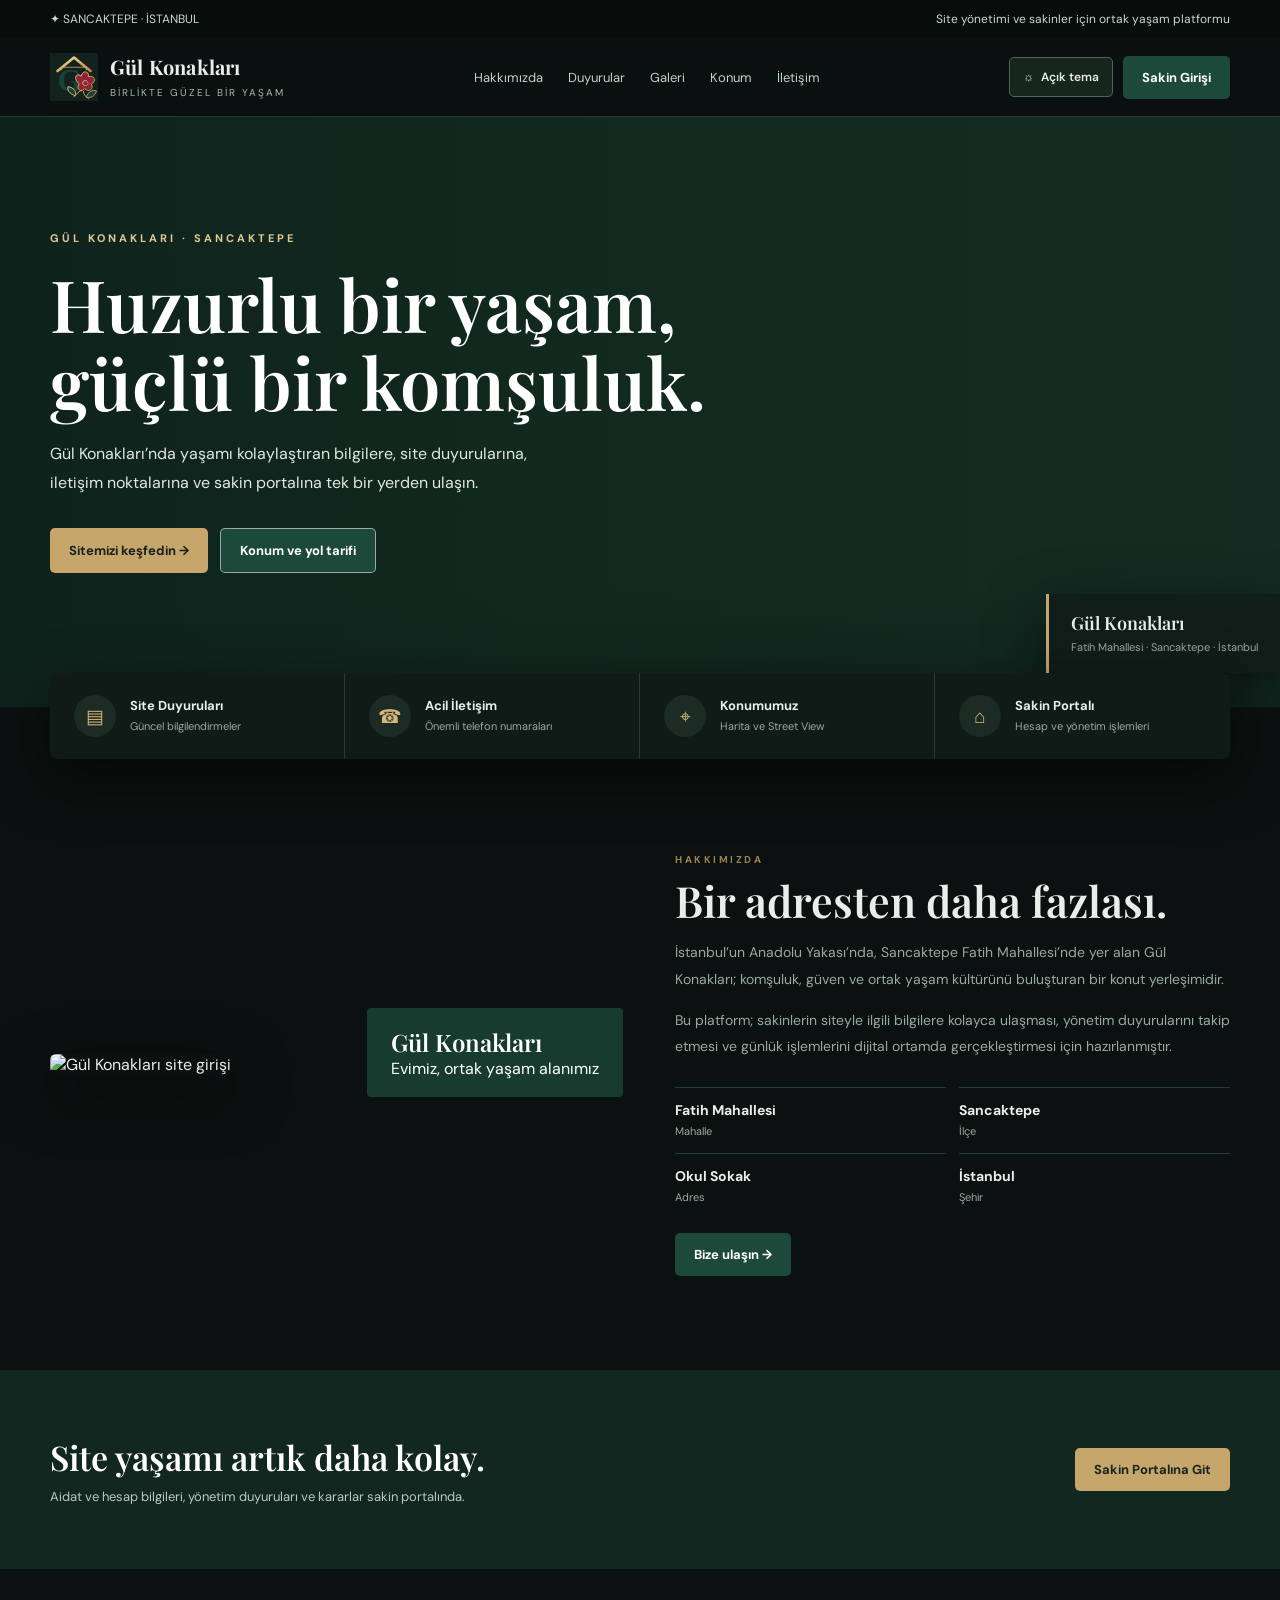
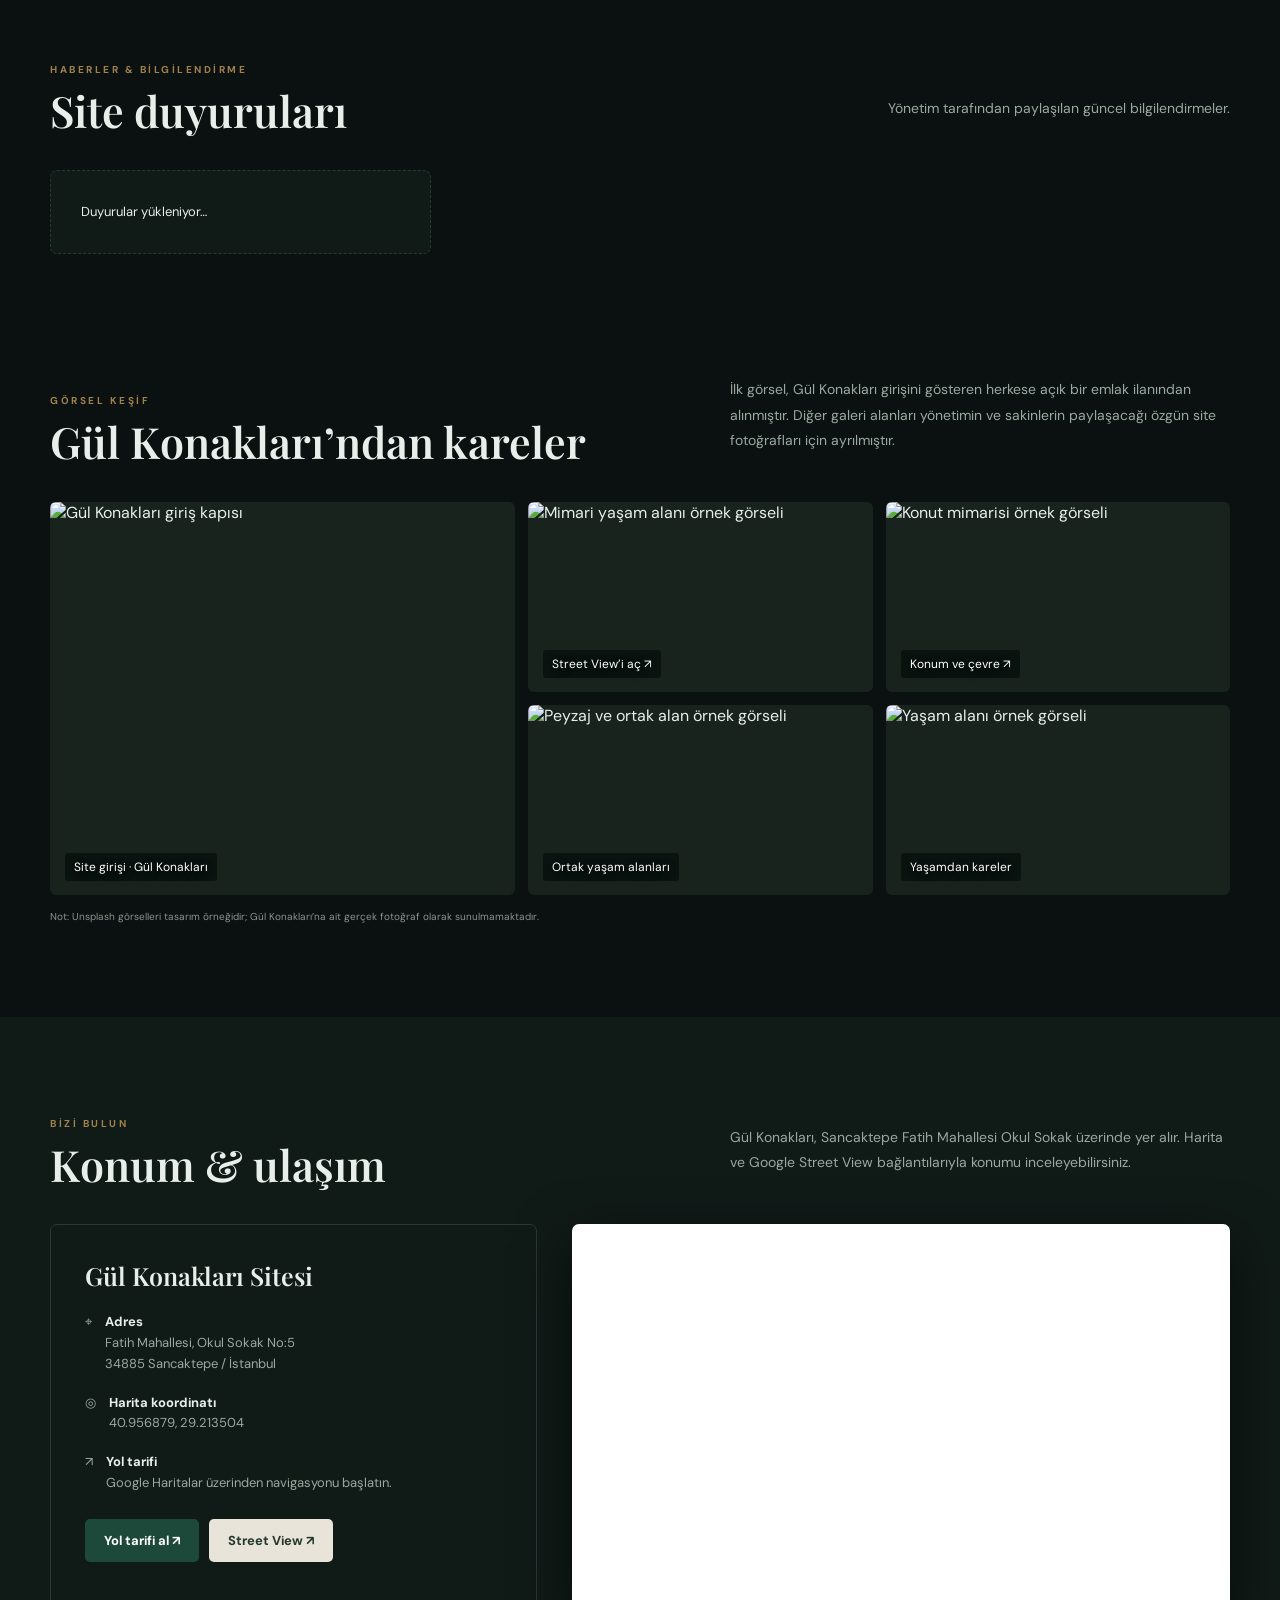
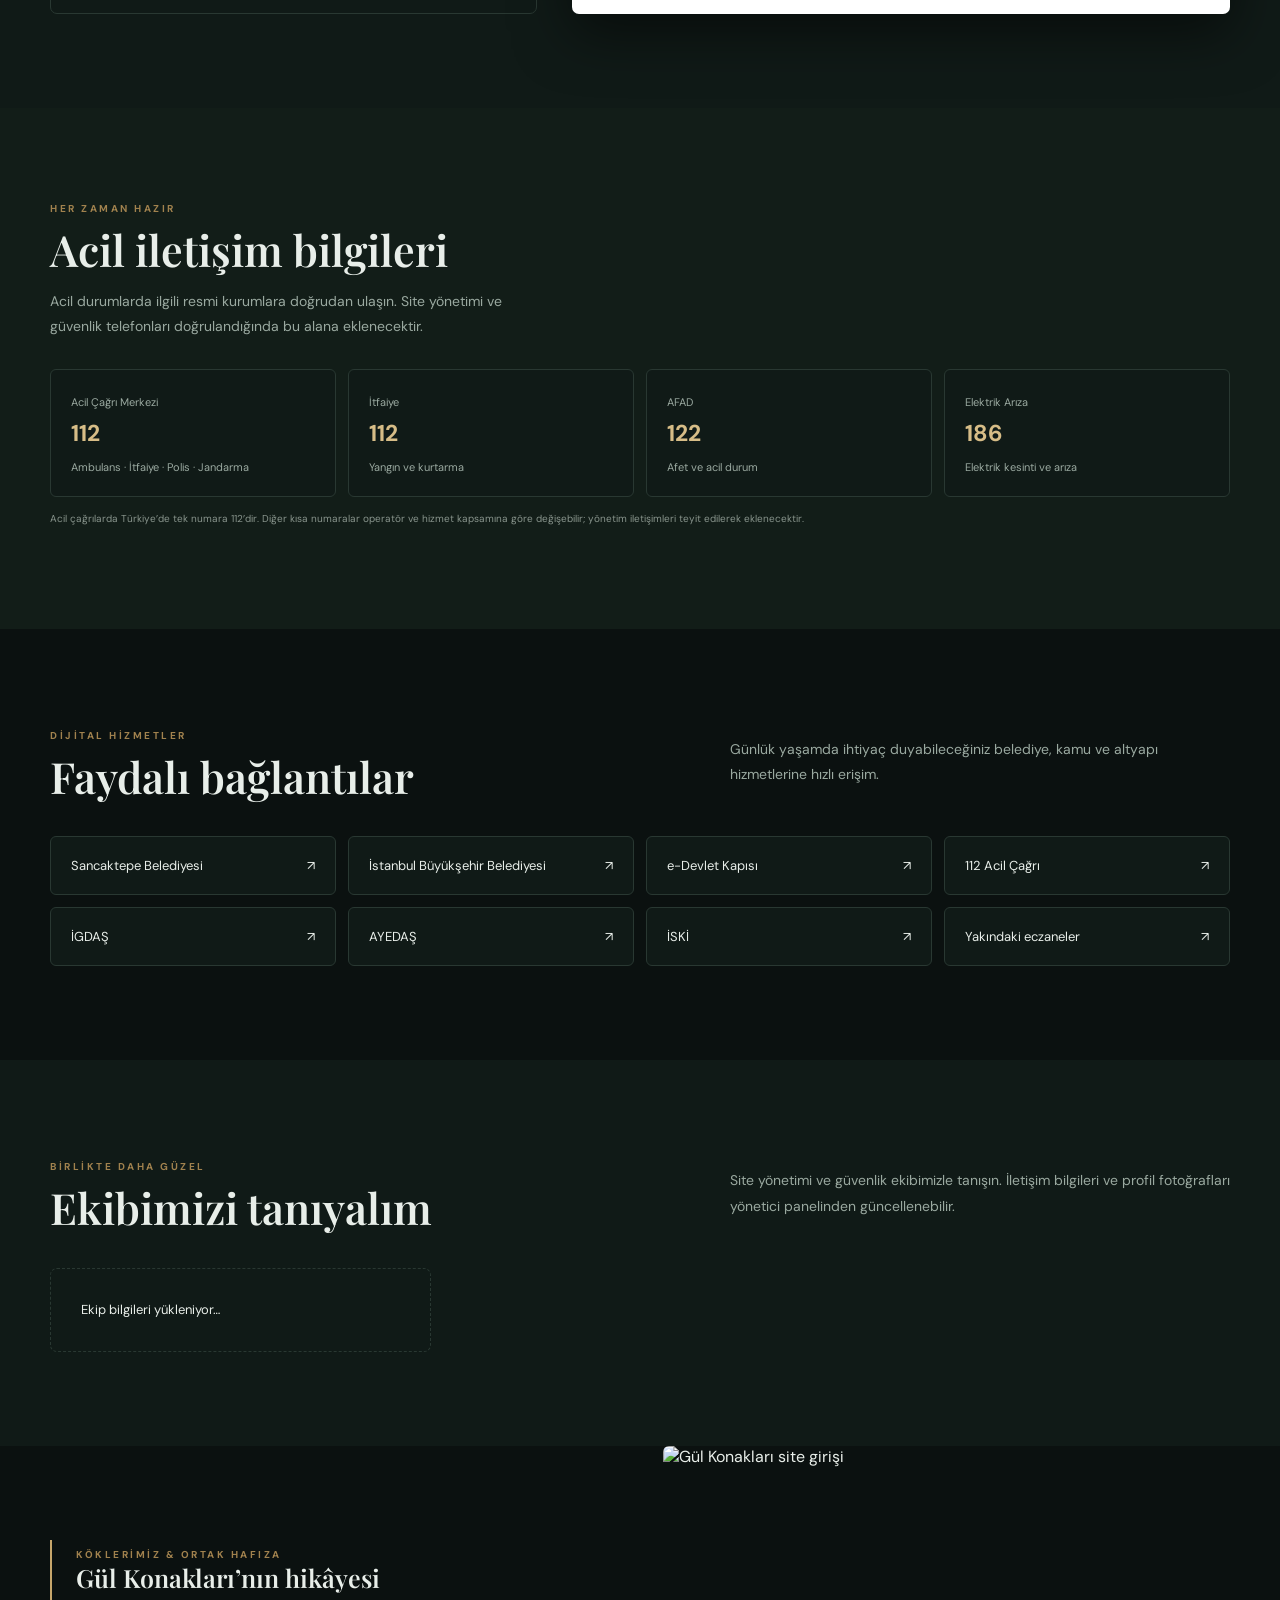
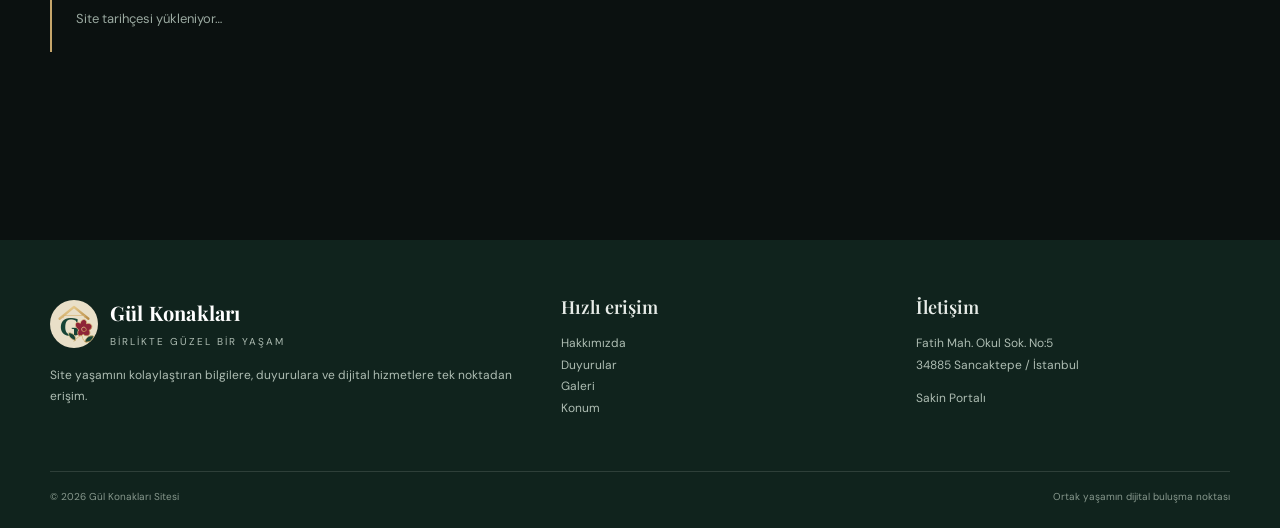
==== commit 45258ab3: "Add resident portal page at /sakin Residents sign in with their Supabase account to view their apart" ====
--- a/index.html
+++ b/index.html
@@ -91,12 +91,12 @@
 </head>
 <body>
 <div class="top"><div class="wrap"><span>✦ SANCAKTEPE · İSTANBUL</span><span>Site yönetimi ve sakinler için ortak yaşam platformu</span></div></div>
-<header class="nav"><div class="wrap navin"><a class="brand" href="#anasayfa"><span class="mark"><img src="/gul-konaklari-logo.svg" alt="Gül Konakları logosu"></span><span><b>Gül Konakları</b><small>Birlikte güzel bir yaşam</small></span></a><nav class="links"><a href="#hakkimizda">Hakkımızda</a><a href="#duyurular">Duyurular</a><a href="#galeri">Galeri</a><a href="#konum">Konum</a><a href="#iletisim">İletişim</a></nav><div class="adminbar"><button class="theme-toggle" id="theme-toggle" type="button" aria-label="Açık temaya geç">☼ <span>Açık tema</span></button><a class="btn" href="https://gul-konaklari-sakin-timdesigners.vercel.app" target="_blank" rel="noopener">Sakin Portalı ↗</a></div></div></header>
+<header class="nav"><div class="wrap navin"><a class="brand" href="#anasayfa"><span class="mark"><img src="/gul-konaklari-logo.svg" alt="Gül Konakları logosu"></span><span><b>Gül Konakları</b><small>Birlikte güzel bir yaşam</small></span></a><nav class="links"><a href="#hakkimizda">Hakkımızda</a><a href="#duyurular">Duyurular</a><a href="#galeri">Galeri</a><a href="#konum">Konum</a><a href="#iletisim">İletişim</a></nav><div class="adminbar"><button class="theme-toggle" id="theme-toggle" type="button" aria-label="Açık temaya geç">☼ <span>Açık tema</span></button><a class="btn" href="/sakin">Sakin Girişi</a></div></div></header>
 <main>
 <section class="hero" id="anasayfa"><div class="wrap"><div class="eyebrow">Gül Konakları · Sancaktepe</div><h1>Huzurlu bir yaşam,<br>güçlü bir komşuluk.</h1><p>Gül Konakları’nda yaşamı kolaylaştıran bilgilere, site duyurularına, iletişim noktalarına ve sakin portalına tek bir yerden ulaşın.</p><div class="hero-actions"><a class="btn gold" href="#hakkimizda">Sitemizi keşfedin →</a><a class="btn outline" href="#konum">Konum ve yol tarifi</a></div></div><div class="hero-note"><b>Gül Konakları</b><span>Fatih Mahallesi · Sancaktepe · İstanbul</span></div></section>
-<div class="quick"><div class="wrap quickgrid"><a href="#duyurular"><span class="qicon">▤</span><span><b>Site Duyuruları</b><small>Güncel bilgilendirmeler</small></span></a><a href="#iletisim"><span class="qicon">☎</span><span><b>Acil İletişim</b><small>Önemli telefon numaraları</small></span></a><a href="#konum"><span class="qicon">⌖</span><span><b>Konumumuz</b><small>Harita ve Street View</small></span></a><a href="https://gul-konaklari-sakin-timdesigners.vercel.app" target="_blank"><span class="qicon">⌂</span><span><b>Sakin Portalı</b><small>Hesap ve yönetim işlemleri</small></span></a></div></div>
+<div class="quick"><div class="wrap quickgrid"><a href="#duyurular"><span class="qicon">▤</span><span><b>Site Duyuruları</b><small>Güncel bilgilendirmeler</small></span></a><a href="#iletisim"><span class="qicon">☎</span><span><b>Acil İletişim</b><small>Önemli telefon numaraları</small></span></a><a href="#konum"><span class="qicon">⌖</span><span><b>Konumumuz</b><small>Harita ve Street View</small></span></a><a href="/sakin"><span class="qicon">⌂</span><span><b>Sakin Portalı</b><small>Hesap ve yönetim işlemleri</small></span></a></div></div>
 <section class="section" id="hakkimizda"><div class="wrap aboutgrid"><div class="aboutphoto"><img src="https://i.remax.com.tr/photos/41/1300941/L/fecca112f7674e8d9fd6599fbad5bcdf.jpg" alt="Gül Konakları site girişi"><div class="photo-tag"><strong>Gül Konakları</strong><span>Evimiz, ortak yaşam alanımız</span></div></div><div class="aboutcopy"><div class="kicker">Hakkımızda</div><h2>Bir adresten daha fazlası.</h2><p id="intro-content">İstanbul’un Anadolu Yakası’nda, Sancaktepe Fatih Mahallesi’nde yer alan Gül Konakları; komşuluk, güven ve ortak yaşam kültürünü buluşturan bir konut yerleşimidir.</p><p>Bu platform; sakinlerin siteyle ilgili bilgilere kolayca ulaşması, yönetim duyurularını takip etmesi ve günlük işlemlerini dijital ortamda gerçekleştirmesi için hazırlanmıştır.</p><div class="facts"><div class="fact"><b>Fatih Mahallesi</b><small>Mahalle</small></div><div class="fact"><b>Sancaktepe</b><small>İlçe</small></div><div class="fact"><b>Okul Sokak</b><small>Adres</small></div><div class="fact"><b>İstanbul</b><small>Şehir</small></div></div><a class="btn" href="#konum">Bize ulaşın →</a></div></div></section>
-<section class="greenband"><div class="wrap"><div><h2>Site yaşamı artık daha kolay.</h2><p>Aidat ve hesap bilgileri, yönetim duyuruları ve kararlar sakin portalında.</p></div><a class="btn" href="https://gul-konaklari-sakin-timdesigners.vercel.app" target="_blank">Sakin Portalına Git ↗</a></div></section>
+<section class="greenband"><div class="wrap"><div><h2>Site yaşamı artık daha kolay.</h2><p>Aidat ve hesap bilgileri, yönetim duyuruları ve kararlar sakin portalında.</p></div><a class="btn" href="/sakin">Sakin Portalına Git</a></div></section>
 <section class="section" id="duyurular"><div class="wrap"><div class="sectionhead"><div><div class="kicker">Haberler & Bilgilendirme</div><h2>Site duyuruları</h2></div><p class="intro">Yönetim tarafından paylaşılan güncel bilgilendirmeler.</p></div><div class="cards" id="announcement-list"><div class="empty">Duyurular yükleniyor…</div></div></div></section>
 <section class="section" id="galeri" style="padding-top:15px"><div class="wrap"><div class="sectionhead"><div><div class="kicker">Görsel keşif</div><h2>Gül Konakları’ndan kareler</h2></div><p class="intro">İlk görsel, Gül Konakları girişini gösteren herkese açık bir emlak ilanından alınmıştır. Diğer galeri alanları yönetimin ve sakinlerin paylaşacağı özgün site fotoğrafları için ayrılmıştır.</p></div><div class="gallery"><a href="https://i.remax.com.tr/photos/41/1300941/L/fecca112f7674e8d9fd6599fbad5bcdf.jpg" target="_blank"><img src="https://i.remax.com.tr/photos/41/1300941/L/fecca112f7674e8d9fd6599fbad5bcdf.jpg" alt="Gül Konakları giriş kapısı"><span>Site girişi · Gül Konakları</span></a><a href="https://www.google.com/maps/@?api=1&map_action=pano&viewpoint=40.95687868667397,29.213504218753904" target="_blank"><img src="https://images.unsplash.com/photo-1600607687939-ce8a6c25118c?auto=format&fit=crop&w=900&q=80" alt="Mimari yaşam alanı örnek görseli"><span>Street View’i aç ↗</span></a><a href="https://www.google.com/maps/search/?api=1&query=G%C3%BCl+Konaklar%C4%B1+Sitesi+Sancaktepe" target="_blank"><img src="https://images.unsplash.com/photo-1600585154340-be6161a56a0c?auto=format&fit=crop&w=900&q=80" alt="Konut mimarisi örnek görseli"><span>Konum ve çevre ↗</span></a><a href="#konum"><img src="https://images.unsplash.com/photo-1600607687920-4e2a09cf159d?auto=format&fit=crop&w=900&q=80" alt="Peyzaj ve ortak alan örnek görseli"><span>Ortak yaşam alanları</span></a><a href="#iletisim"><img src="https://images.unsplash.com/photo-1600566753086-00f18fb6b3ea?auto=format&fit=crop&w=900&q=80" alt="Yaşam alanı örnek görseli"><span>Yaşamdan kareler</span></a></div><div class="source">Not: Unsplash görselleri tasarım örneğidir; Gül Konakları’na ait gerçek fotoğraf olarak sunulmamaktadır.</div></div></section>
 <section class="section" id="konum" style="background:var(--panel)"><div class="wrap"><div class="sectionhead"><div><div class="kicker">Bizi bulun</div><h2>Konum & ulaşım</h2></div><p class="intro">Gül Konakları, Sancaktepe Fatih Mahallesi Okul Sokak üzerinde yer alır. Harita ve Google Street View bağlantılarıyla konumu inceleyebilirsiniz.</p></div><div class="mapgrid"><div class="addressbox"><h3>Gül Konakları Sitesi</h3><div class="addressrow"><span>⌖</span><div><b>Adres</b>Fatih Mahallesi, Okul Sokak No:5<br>34885 Sancaktepe / İstanbul</div></div><div class="addressrow"><span>◎</span><div><b>Harita koordinatı</b>40.956879, 29.213504</div></div><div class="addressrow"><span>↗</span><div><b>Yol tarifi</b>Google Haritalar üzerinden navigasyonu başlatın.</div></div><div style="display:flex;gap:10px;flex-wrap:wrap;margin-top:25px"><a class="btn" href="https://www.google.com/maps/dir/?api=1&destination=40.95687868667397,29.213504218753904" target="_blank">Yol tarifi al ↗</a><a class="btn" style="background:#e9e4d9;color:#26372f" href="https://www.google.com/maps/@?api=1&map_action=pano&viewpoint=40.95687868667397,29.213504218753904" target="_blank">Street View ↗</a></div></div><iframe class="mapframe" loading="lazy" referrerpolicy="no-referrer-when-downgrade" src="https://www.google.com/maps?q=40.95687868667397,29.213504218753904&z=17&output=embed" title="Gül Konakları konum haritası"></iframe></div></div></section>
@@ -105,7 +105,7 @@
 <section class="section" id="ekibimiz" style="background:var(--panel)"><div class="wrap"><div class="sectionhead"><div><div class="kicker">Birlikte daha güzel</div><h2>Ekibimizi tanıyalım</h2></div><p class="intro">Site yönetimi ve güvenlik ekibimizle tanışın. İletişim bilgileri ve profil fotoğrafları yönetici panelinden güncellenebilir.</p></div><div class="teamgrid" id="team-list"><div class="empty">Ekip bilgileri yükleniyor…</div></div></div></section>
 <section class="section" style="padding-top:0"><div class="wrap history"><div class="historybox"><div class="kicker">Köklerimiz & ortak hafıza</div><h3>Gül Konakları’nın hikâyesi</h3><p id="history-content">Site tarihçesi yükleniyor…</p></div><img class="historyphoto" src="https://i.remax.com.tr/photos/41/1300941/L/fecca112f7674e8d9fd6599fbad5bcdf.jpg" alt="Gül Konakları site girişi"></div></section>
 </main>
-<footer class="footer"><div class="wrap"><div class="footgrid"><div><a class="brand" href="#anasayfa" style="color:white"><span class="mark"><img src="/gul-konaklari-logo.svg" alt="Gül Konakları logosu"></span><span><b style="color:white">Gül Konakları</b><small style="color:#aebdb3">Birlikte güzel bir yaşam</small></span></a><p>Site yaşamını kolaylaştıran bilgilere, duyurulara ve dijital hizmetlere tek noktadan erişim.</p></div><div><h4>Hızlı erişim</h4><p><a href="#hakkimizda">Hakkımızda</a><br><a href="#duyurular">Duyurular</a><br><a href="#galeri">Galeri</a><br><a href="#konum">Konum</a></p></div><div><h4>İletişim</h4><p>Fatih Mah. Okul Sok. No:5<br>34885 Sancaktepe / İstanbul</p><p><a href="https://gul-konaklari-sakin-timdesigners.vercel.app" target="_blank">Sakin ve Yönetim Portalı ↗</a></p></div></div><div class="footbottom"><span>© 2026 Gül Konakları Sitesi</span><span>Ortak yaşamın dijital buluşma noktası</span></div></div></footer>
+<footer class="footer"><div class="wrap"><div class="footgrid"><div><a class="brand" href="#anasayfa" style="color:white"><span class="mark"><img src="/gul-konaklari-logo.svg" alt="Gül Konakları logosu"></span><span><b style="color:white">Gül Konakları</b><small style="color:#aebdb3">Birlikte güzel bir yaşam</small></span></a><p>Site yaşamını kolaylaştıran bilgilere, duyurulara ve dijital hizmetlere tek noktadan erişim.</p></div><div><h4>Hızlı erişim</h4><p><a href="#hakkimizda">Hakkımızda</a><br><a href="#duyurular">Duyurular</a><br><a href="#galeri">Galeri</a><br><a href="#konum">Konum</a></p></div><div><h4>İletişim</h4><p>Fatih Mah. Okul Sok. No:5<br>34885 Sancaktepe / İstanbul</p><p><a href="/sakin">Sakin Portalı</a></p></div></div><div class="footbottom"><span>© 2026 Gül Konakları Sitesi</span><span>Ortak yaşamın dijital buluşma noktası</span></div></div></footer>
 
 <div class="adminveil" id="admin-veil"><div class="adminbox"><div class="adminhead"><div><div class="kicker">Gül Konakları · İçerik yönetimi</div><h2>Web sitesi yönetim paneli</h2></div><button class="adminbtn secondary" onclick="closeAdmin()">Kapat ✕</button></div>
 <div id="admin-login"><p>İçerikleri ve ekip profillerini düzenlemek için yönetici hesabınızla giriş yapın.</p><div class="adminrow"><div><label>E-posta</label><input id="admin-email" type="email" placeholder="yonetici@..." autocomplete="username"></div><div><label>Şifre</label><input id="admin-password" type="password" placeholder="••••••••" autocomplete="current-password"></div></div><button class="adminbtn" onclick="adminLogin()">Giriş yap</button><div class="adminstatus" id="admin-login-status"></div></div>
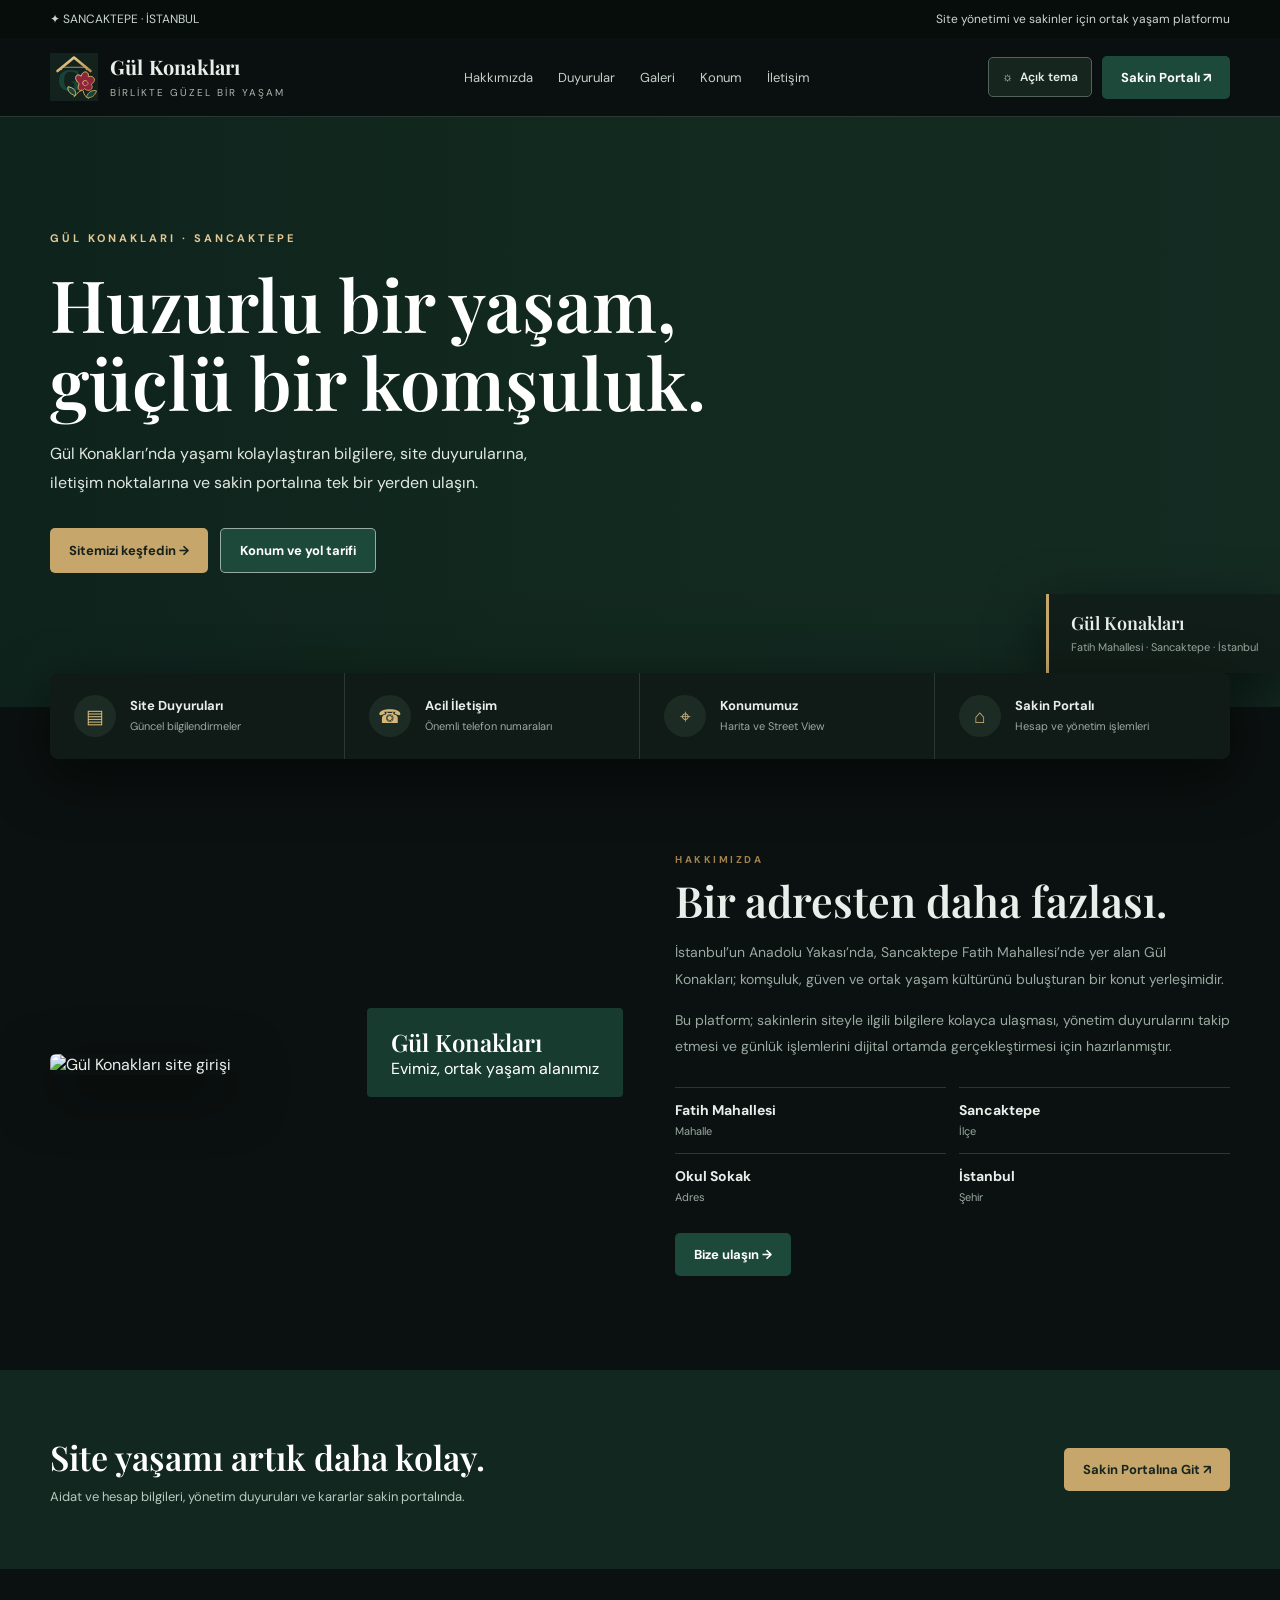
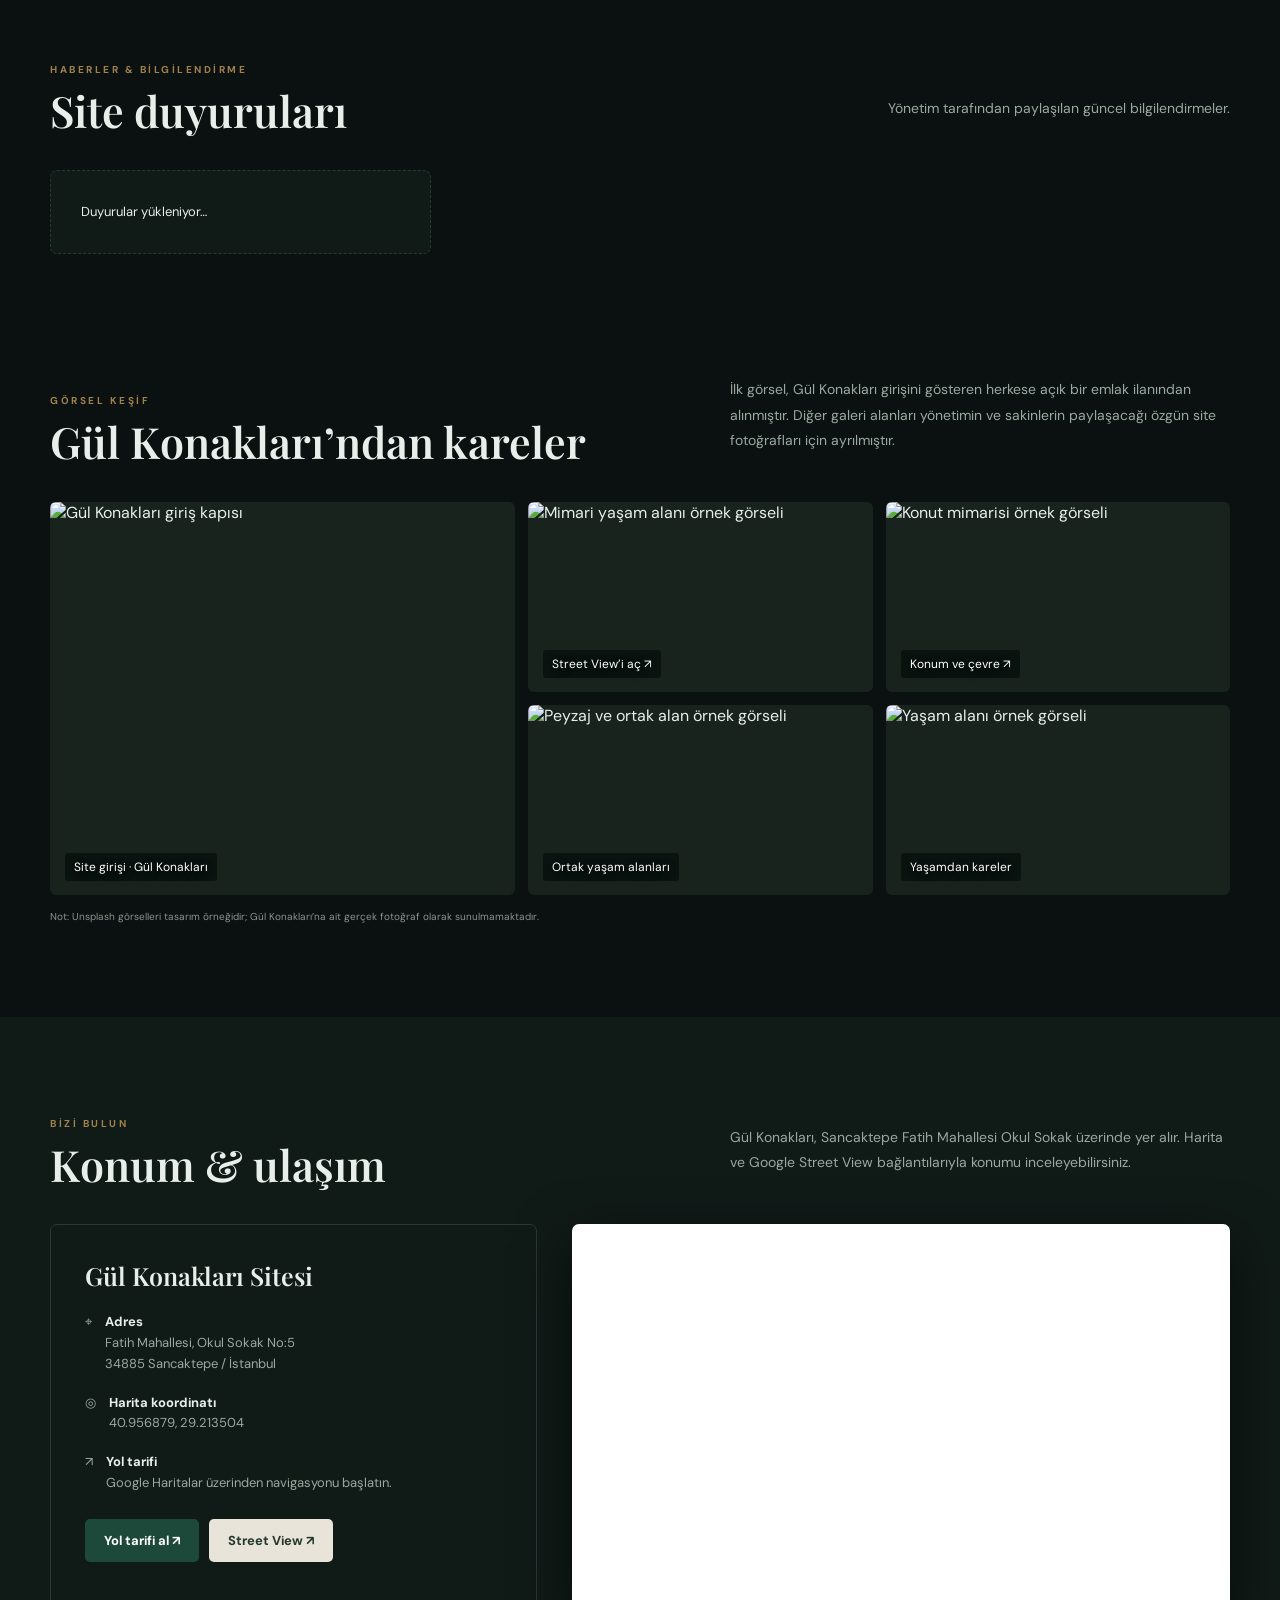
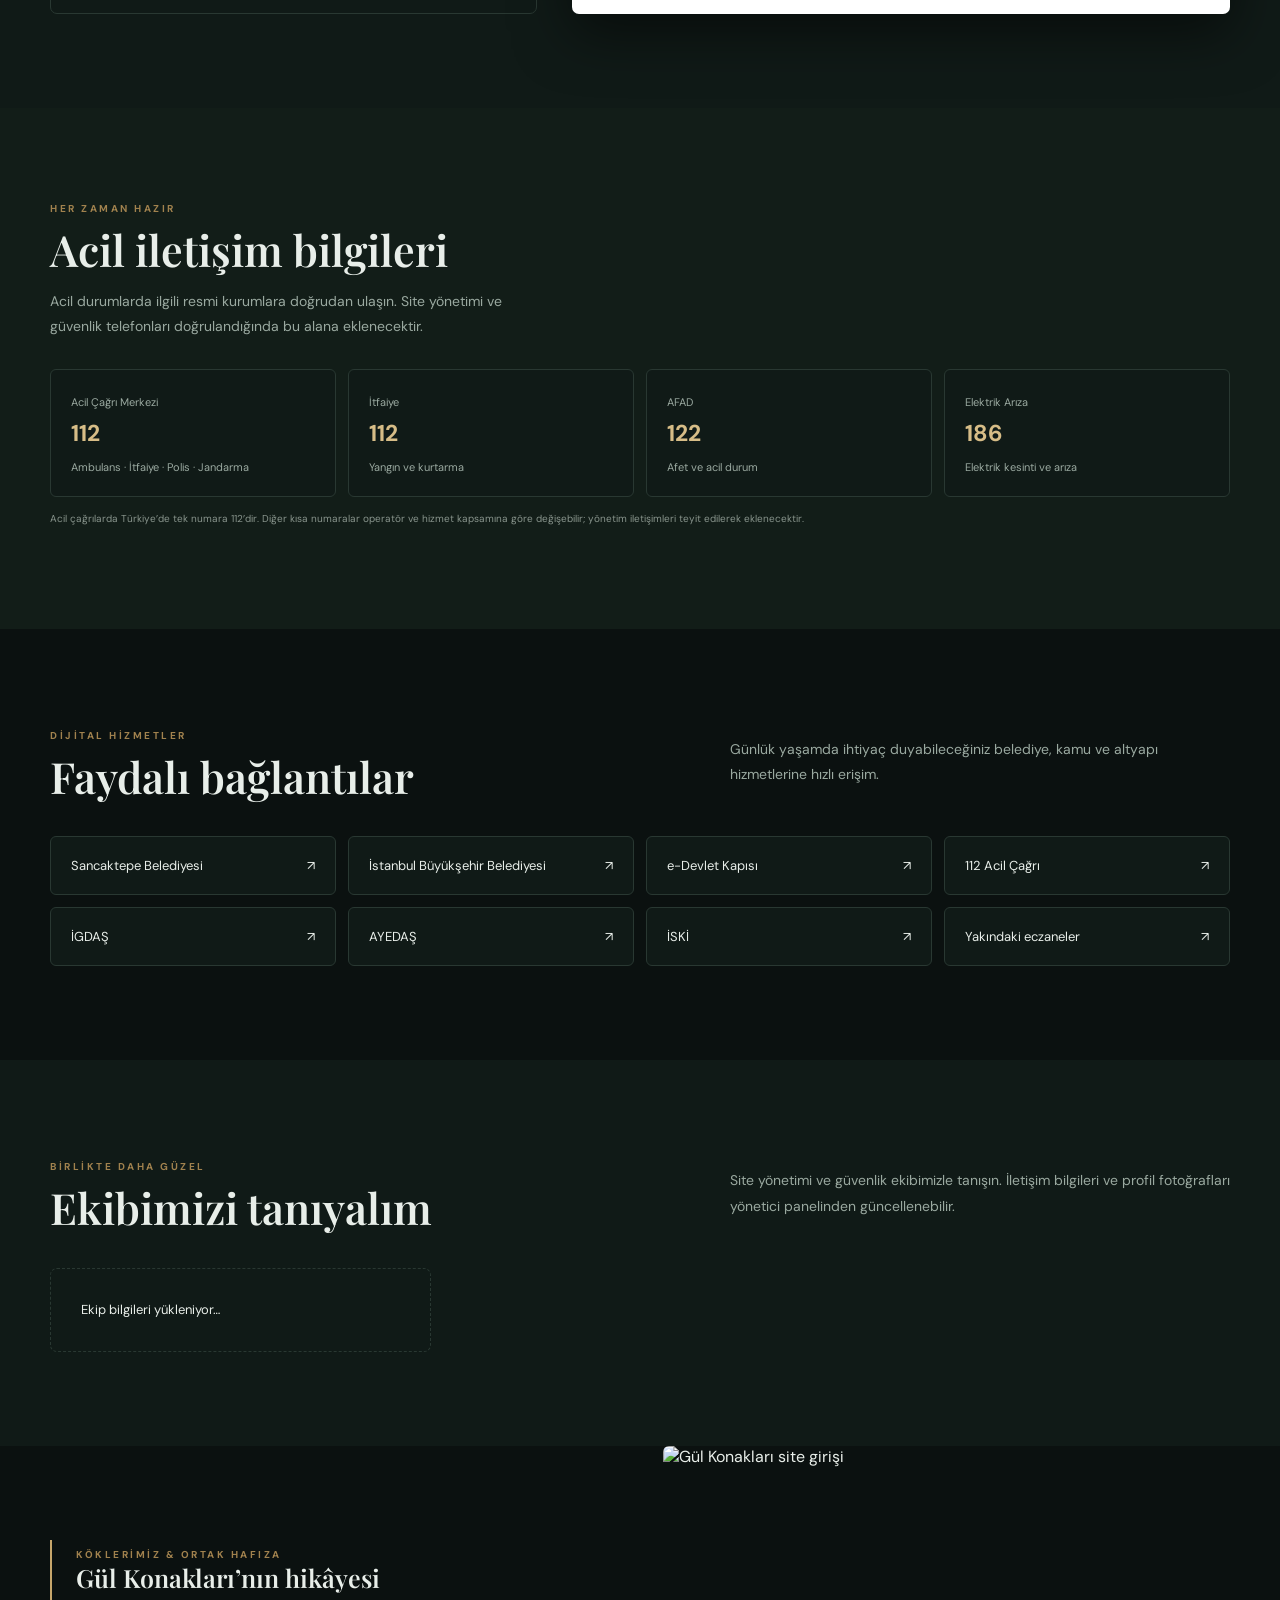
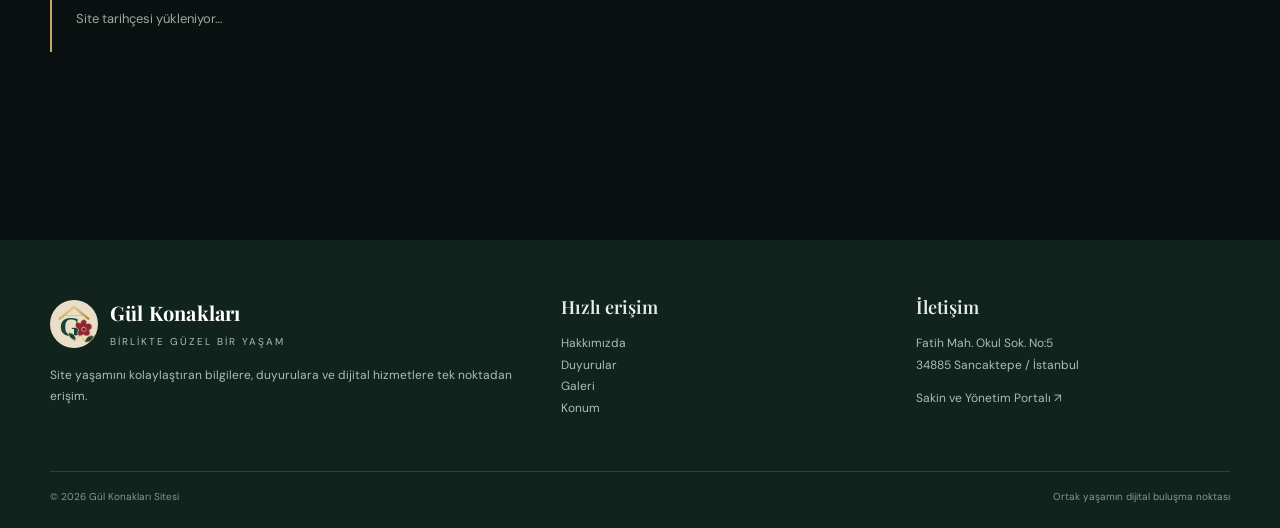
==== commit 316c8cb5: "Add accounting admin screen with ledger import Add a staff-only page for the general ledger: summary" ====
--- a/index.html
+++ b/index.html
@@ -91,12 +91,12 @@
 </head>
 <body>
 <div class="top"><div class="wrap"><span>✦ SANCAKTEPE · İSTANBUL</span><span>Site yönetimi ve sakinler için ortak yaşam platformu</span></div></div>
-<header class="nav"><div class="wrap navin"><a class="brand" href="#anasayfa"><span class="mark"><img src="/gul-konaklari-logo.svg" alt="Gül Konakları logosu"></span><span><b>Gül Konakları</b><small>Birlikte güzel bir yaşam</small></span></a><nav class="links"><a href="#hakkimizda">Hakkımızda</a><a href="#duyurular">Duyurular</a><a href="#galeri">Galeri</a><a href="#konum">Konum</a><a href="#iletisim">İletişim</a></nav><div class="adminbar"><button class="theme-toggle" id="theme-toggle" type="button" aria-label="Açık temaya geç">☼ <span>Açık tema</span></button><a class="btn" href="/sakin">Sakin Girişi</a></div></div></header>
+<header class="nav"><div class="wrap navin"><a class="brand" href="#anasayfa"><span class="mark"><img src="/gul-konaklari-logo.svg" alt="Gül Konakları logosu"></span><span><b>Gül Konakları</b><small>Birlikte güzel bir yaşam</small></span></a><nav class="links"><a href="#hakkimizda">Hakkımızda</a><a href="#duyurular">Duyurular</a><a href="#galeri">Galeri</a><a href="#konum">Konum</a><a href="#iletisim">İletişim</a></nav><div class="adminbar"><button class="theme-toggle" id="theme-toggle" type="button" aria-label="Açık temaya geç">☼ <span>Açık tema</span></button><a class="btn" href="https://gul-konaklari-sakin-timdesigners.vercel.app" target="_blank" rel="noopener">Sakin Portalı ↗</a></div></div></header>
 <main>
 <section class="hero" id="anasayfa"><div class="wrap"><div class="eyebrow">Gül Konakları · Sancaktepe</div><h1>Huzurlu bir yaşam,<br>güçlü bir komşuluk.</h1><p>Gül Konakları’nda yaşamı kolaylaştıran bilgilere, site duyurularına, iletişim noktalarına ve sakin portalına tek bir yerden ulaşın.</p><div class="hero-actions"><a class="btn gold" href="#hakkimizda">Sitemizi keşfedin →</a><a class="btn outline" href="#konum">Konum ve yol tarifi</a></div></div><div class="hero-note"><b>Gül Konakları</b><span>Fatih Mahallesi · Sancaktepe · İstanbul</span></div></section>
-<div class="quick"><div class="wrap quickgrid"><a href="#duyurular"><span class="qicon">▤</span><span><b>Site Duyuruları</b><small>Güncel bilgilendirmeler</small></span></a><a href="#iletisim"><span class="qicon">☎</span><span><b>Acil İletişim</b><small>Önemli telefon numaraları</small></span></a><a href="#konum"><span class="qicon">⌖</span><span><b>Konumumuz</b><small>Harita ve Street View</small></span></a><a href="/sakin"><span class="qicon">⌂</span><span><b>Sakin Portalı</b><small>Hesap ve yönetim işlemleri</small></span></a></div></div>
+<div class="quick"><div class="wrap quickgrid"><a href="#duyurular"><span class="qicon">▤</span><span><b>Site Duyuruları</b><small>Güncel bilgilendirmeler</small></span></a><a href="#iletisim"><span class="qicon">☎</span><span><b>Acil İletişim</b><small>Önemli telefon numaraları</small></span></a><a href="#konum"><span class="qicon">⌖</span><span><b>Konumumuz</b><small>Harita ve Street View</small></span></a><a href="https://gul-konaklari-sakin-timdesigners.vercel.app" target="_blank"><span class="qicon">⌂</span><span><b>Sakin Portalı</b><small>Hesap ve yönetim işlemleri</small></span></a></div></div>
 <section class="section" id="hakkimizda"><div class="wrap aboutgrid"><div class="aboutphoto"><img src="https://i.remax.com.tr/photos/41/1300941/L/fecca112f7674e8d9fd6599fbad5bcdf.jpg" alt="Gül Konakları site girişi"><div class="photo-tag"><strong>Gül Konakları</strong><span>Evimiz, ortak yaşam alanımız</span></div></div><div class="aboutcopy"><div class="kicker">Hakkımızda</div><h2>Bir adresten daha fazlası.</h2><p id="intro-content">İstanbul’un Anadolu Yakası’nda, Sancaktepe Fatih Mahallesi’nde yer alan Gül Konakları; komşuluk, güven ve ortak yaşam kültürünü buluşturan bir konut yerleşimidir.</p><p>Bu platform; sakinlerin siteyle ilgili bilgilere kolayca ulaşması, yönetim duyurularını takip etmesi ve günlük işlemlerini dijital ortamda gerçekleştirmesi için hazırlanmıştır.</p><div class="facts"><div class="fact"><b>Fatih Mahallesi</b><small>Mahalle</small></div><div class="fact"><b>Sancaktepe</b><small>İlçe</small></div><div class="fact"><b>Okul Sokak</b><small>Adres</small></div><div class="fact"><b>İstanbul</b><small>Şehir</small></div></div><a class="btn" href="#konum">Bize ulaşın →</a></div></div></section>
-<section class="greenband"><div class="wrap"><div><h2>Site yaşamı artık daha kolay.</h2><p>Aidat ve hesap bilgileri, yönetim duyuruları ve kararlar sakin portalında.</p></div><a class="btn" href="/sakin">Sakin Portalına Git</a></div></section>
+<section class="greenband"><div class="wrap"><div><h2>Site yaşamı artık daha kolay.</h2><p>Aidat ve hesap bilgileri, yönetim duyuruları ve kararlar sakin portalında.</p></div><a class="btn" href="https://gul-konaklari-sakin-timdesigners.vercel.app" target="_blank">Sakin Portalına Git ↗</a></div></section>
 <section class="section" id="duyurular"><div class="wrap"><div class="sectionhead"><div><div class="kicker">Haberler & Bilgilendirme</div><h2>Site duyuruları</h2></div><p class="intro">Yönetim tarafından paylaşılan güncel bilgilendirmeler.</p></div><div class="cards" id="announcement-list"><div class="empty">Duyurular yükleniyor…</div></div></div></section>
 <section class="section" id="galeri" style="padding-top:15px"><div class="wrap"><div class="sectionhead"><div><div class="kicker">Görsel keşif</div><h2>Gül Konakları’ndan kareler</h2></div><p class="intro">İlk görsel, Gül Konakları girişini gösteren herkese açık bir emlak ilanından alınmıştır. Diğer galeri alanları yönetimin ve sakinlerin paylaşacağı özgün site fotoğrafları için ayrılmıştır.</p></div><div class="gallery"><a href="https://i.remax.com.tr/photos/41/1300941/L/fecca112f7674e8d9fd6599fbad5bcdf.jpg" target="_blank"><img src="https://i.remax.com.tr/photos/41/1300941/L/fecca112f7674e8d9fd6599fbad5bcdf.jpg" alt="Gül Konakları giriş kapısı"><span>Site girişi · Gül Konakları</span></a><a href="https://www.google.com/maps/@?api=1&map_action=pano&viewpoint=40.95687868667397,29.213504218753904" target="_blank"><img src="https://images.unsplash.com/photo-1600607687939-ce8a6c25118c?auto=format&fit=crop&w=900&q=80" alt="Mimari yaşam alanı örnek görseli"><span>Street View’i aç ↗</span></a><a href="https://www.google.com/maps/search/?api=1&query=G%C3%BCl+Konaklar%C4%B1+Sitesi+Sancaktepe" target="_blank"><img src="https://images.unsplash.com/photo-1600585154340-be6161a56a0c?auto=format&fit=crop&w=900&q=80" alt="Konut mimarisi örnek görseli"><span>Konum ve çevre ↗</span></a><a href="#konum"><img src="https://images.unsplash.com/photo-1600607687920-4e2a09cf159d?auto=format&fit=crop&w=900&q=80" alt="Peyzaj ve ortak alan örnek görseli"><span>Ortak yaşam alanları</span></a><a href="#iletisim"><img src="https://images.unsplash.com/photo-1600566753086-00f18fb6b3ea?auto=format&fit=crop&w=900&q=80" alt="Yaşam alanı örnek görseli"><span>Yaşamdan kareler</span></a></div><div class="source">Not: Unsplash görselleri tasarım örneğidir; Gül Konakları’na ait gerçek fotoğraf olarak sunulmamaktadır.</div></div></section>
 <section class="section" id="konum" style="background:var(--panel)"><div class="wrap"><div class="sectionhead"><div><div class="kicker">Bizi bulun</div><h2>Konum & ulaşım</h2></div><p class="intro">Gül Konakları, Sancaktepe Fatih Mahallesi Okul Sokak üzerinde yer alır. Harita ve Google Street View bağlantılarıyla konumu inceleyebilirsiniz.</p></div><div class="mapgrid"><div class="addressbox"><h3>Gül Konakları Sitesi</h3><div class="addressrow"><span>⌖</span><div><b>Adres</b>Fatih Mahallesi, Okul Sokak No:5<br>34885 Sancaktepe / İstanbul</div></div><div class="addressrow"><span>◎</span><div><b>Harita koordinatı</b>40.956879, 29.213504</div></div><div class="addressrow"><span>↗</span><div><b>Yol tarifi</b>Google Haritalar üzerinden navigasyonu başlatın.</div></div><div style="display:flex;gap:10px;flex-wrap:wrap;margin-top:25px"><a class="btn" href="https://www.google.com/maps/dir/?api=1&destination=40.95687868667397,29.213504218753904" target="_blank">Yol tarifi al ↗</a><a class="btn" style="background:#e9e4d9;color:#26372f" href="https://www.google.com/maps/@?api=1&map_action=pano&viewpoint=40.95687868667397,29.213504218753904" target="_blank">Street View ↗</a></div></div><iframe class="mapframe" loading="lazy" referrerpolicy="no-referrer-when-downgrade" src="https://www.google.com/maps?q=40.95687868667397,29.213504218753904&z=17&output=embed" title="Gül Konakları konum haritası"></iframe></div></div></section>
@@ -105,11 +105,11 @@
 <section class="section" id="ekibimiz" style="background:var(--panel)"><div class="wrap"><div class="sectionhead"><div><div class="kicker">Birlikte daha güzel</div><h2>Ekibimizi tanıyalım</h2></div><p class="intro">Site yönetimi ve güvenlik ekibimizle tanışın. İletişim bilgileri ve profil fotoğrafları yönetici panelinden güncellenebilir.</p></div><div class="teamgrid" id="team-list"><div class="empty">Ekip bilgileri yükleniyor…</div></div></div></section>
 <section class="section" style="padding-top:0"><div class="wrap history"><div class="historybox"><div class="kicker">Köklerimiz & ortak hafıza</div><h3>Gül Konakları’nın hikâyesi</h3><p id="history-content">Site tarihçesi yükleniyor…</p></div><img class="historyphoto" src="https://i.remax.com.tr/photos/41/1300941/L/fecca112f7674e8d9fd6599fbad5bcdf.jpg" alt="Gül Konakları site girişi"></div></section>
 </main>
-<footer class="footer"><div class="wrap"><div class="footgrid"><div><a class="brand" href="#anasayfa" style="color:white"><span class="mark"><img src="/gul-konaklari-logo.svg" alt="Gül Konakları logosu"></span><span><b style="color:white">Gül Konakları</b><small style="color:#aebdb3">Birlikte güzel bir yaşam</small></span></a><p>Site yaşamını kolaylaştıran bilgilere, duyurulara ve dijital hizmetlere tek noktadan erişim.</p></div><div><h4>Hızlı erişim</h4><p><a href="#hakkimizda">Hakkımızda</a><br><a href="#duyurular">Duyurular</a><br><a href="#galeri">Galeri</a><br><a href="#konum">Konum</a></p></div><div><h4>İletişim</h4><p>Fatih Mah. Okul Sok. No:5<br>34885 Sancaktepe / İstanbul</p><p><a href="/sakin">Sakin Portalı</a></p></div></div><div class="footbottom"><span>© 2026 Gül Konakları Sitesi</span><span>Ortak yaşamın dijital buluşma noktası</span></div></div></footer>
+<footer class="footer"><div class="wrap"><div class="footgrid"><div><a class="brand" href="#anasayfa" style="color:white"><span class="mark"><img src="/gul-konaklari-logo.svg" alt="Gül Konakları logosu"></span><span><b style="color:white">Gül Konakları</b><small style="color:#aebdb3">Birlikte güzel bir yaşam</small></span></a><p>Site yaşamını kolaylaştıran bilgilere, duyurulara ve dijital hizmetlere tek noktadan erişim.</p></div><div><h4>Hızlı erişim</h4><p><a href="#hakkimizda">Hakkımızda</a><br><a href="#duyurular">Duyurular</a><br><a href="#galeri">Galeri</a><br><a href="#konum">Konum</a></p></div><div><h4>İletişim</h4><p>Fatih Mah. Okul Sok. No:5<br>34885 Sancaktepe / İstanbul</p><p><a href="https://gul-konaklari-sakin-timdesigners.vercel.app" target="_blank">Sakin ve Yönetim Portalı ↗</a></p></div></div><div class="footbottom"><span>© 2026 Gül Konakları Sitesi</span><span>Ortak yaşamın dijital buluşma noktası</span></div></div></footer>
 
 <div class="adminveil" id="admin-veil"><div class="adminbox"><div class="adminhead"><div><div class="kicker">Gül Konakları · İçerik yönetimi</div><h2>Web sitesi yönetim paneli</h2></div><button class="adminbtn secondary" onclick="closeAdmin()">Kapat ✕</button></div>
 <div id="admin-login"><p>İçerikleri ve ekip profillerini düzenlemek için yönetici hesabınızla giriş yapın.</p><div class="adminrow"><div><label>E-posta</label><input id="admin-email" type="email" placeholder="yonetici@..." autocomplete="username"></div><div><label>Şifre</label><input id="admin-password" type="password" placeholder="••••••••" autocomplete="current-password"></div></div><button class="adminbtn" onclick="adminLogin()">Giriş yap</button><div class="adminstatus" id="admin-login-status"></div></div>
-<div id="admin-workspace" class="adminhidden"><div class="adminstatus" id="admin-status">Yönetici oturumu açık.</div><h3>Ana sayfa içerikleri</h3><div class="adminrow"><div><label>Tanıtım metni</label><textarea id="edit-intro"></textarea></div><div><label>Site tarihçesi</label><textarea id="edit-history"></textarea></div></div><div class="adminrow"><div><label>Açık adres</label><input id="edit-address"></div><div><label>Yönetim telefonu</label><input id="edit-management-phone"></div></div><div class="adminrow"><div><label>Güvenlik telefonu</label><input id="edit-security-phone"></div><div><label>Duyurular (JSON listesi)</label><textarea id="edit-announcements" placeholder='[{"title":"Duyuru başlığı","date":"22.11.2026","body":"Açıklama","tag":"Bilgilendirme"}]'></textarea></div></div><label>Galeri (JSON listesi)</label><textarea id="edit-gallery" placeholder='[{"title":"Fotoğraf başlığı","url":"https://..."}]'></textarea><button class="adminbtn" onclick="saveHomepage()">Ana sayfa değişikliklerini kaydet</button>
+<div id="admin-workspace" class="adminhidden"><div class="adminstatus" id="admin-status">Yönetici oturumu açık.</div><p><a class="adminbtn" href="/muhasebe.html">Muhasebe ekranını aç →</a></p><h3>Ana sayfa içerikleri</h3><div class="adminrow"><div><label>Tanıtım metni</label><textarea id="edit-intro"></textarea></div><div><label>Site tarihçesi</label><textarea id="edit-history"></textarea></div></div><div class="adminrow"><div><label>Açık adres</label><input id="edit-address"></div><div><label>Yönetim telefonu</label><input id="edit-management-phone"></div></div><div class="adminrow"><div><label>Güvenlik telefonu</label><input id="edit-security-phone"></div><div><label>Duyurular (JSON listesi)</label><textarea id="edit-announcements" placeholder='[{"title":"Duyuru başlığı","date":"22.11.2026","body":"Açıklama","tag":"Bilgilendirme"}]'></textarea></div></div><label>Galeri (JSON listesi)</label><textarea id="edit-gallery" placeholder='[{"title":"Fotoğraf başlığı","url":"https://..."}]'></textarea><button class="adminbtn" onclick="saveHomepage()">Ana sayfa değişikliklerini kaydet</button>
 <h3>Ekip profilleri</h3><label>Mevcut ekip üyesi</label><select id="team-select" onchange="loadTeamEditor()"><option value="">Yeni ekip üyesi ekle</option></select><div class="adminrow"><div><label>Ad soyad / görünen ad</label><input id="team-name"></div><div><label>Görev</label><input id="team-role" placeholder="Site Yöneticisi / Güvenlik Görevlisi"></div></div><div class="adminrow"><div><label>Telefon</label><input id="team-phone"></div><div><label>E-posta</label><input id="team-email"></div></div><div class="adminrow"><div><label>Avatar fotoğrafı URL</label><input id="team-avatar"></div><div><label>Sıralama</label><input id="team-order" type="number" value="1"></div></div><label>Kısa tanıtım</label><textarea id="team-bio"></textarea><div><label><input id="team-active" type="checkbox" checked style="width:auto"> Ana sayfada göster</label></div><button class="adminbtn" onclick="saveTeamMember()">Ekip üyesini kaydet</button><button class="adminbtn danger" onclick="deleteTeamMember()">Seçili üyeyi sil</button><button class="adminbtn secondary" onclick="adminLogout()">Oturumu kapat</button></div></div></div>
 <script src="https://cdn.jsdelivr.net/npm/@supabase/supabase-js@2.95.0"></script>
 <script>
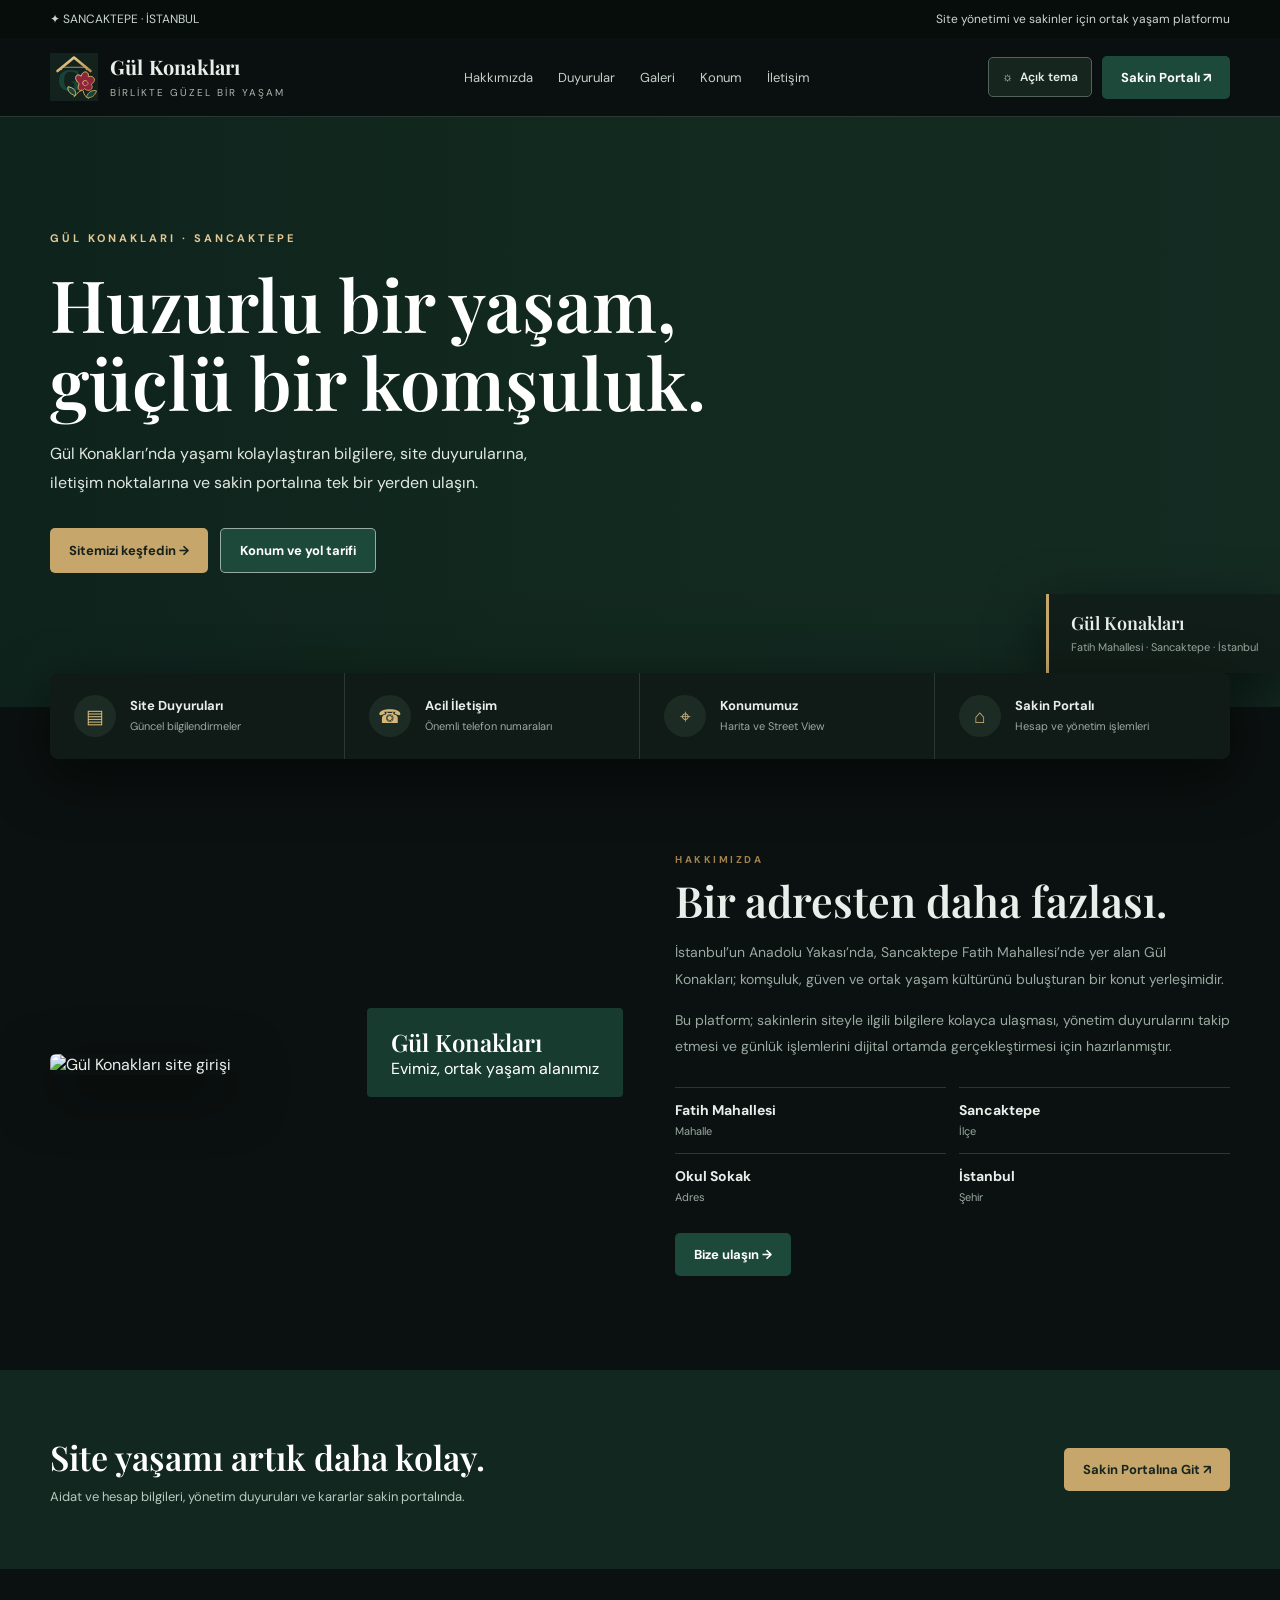
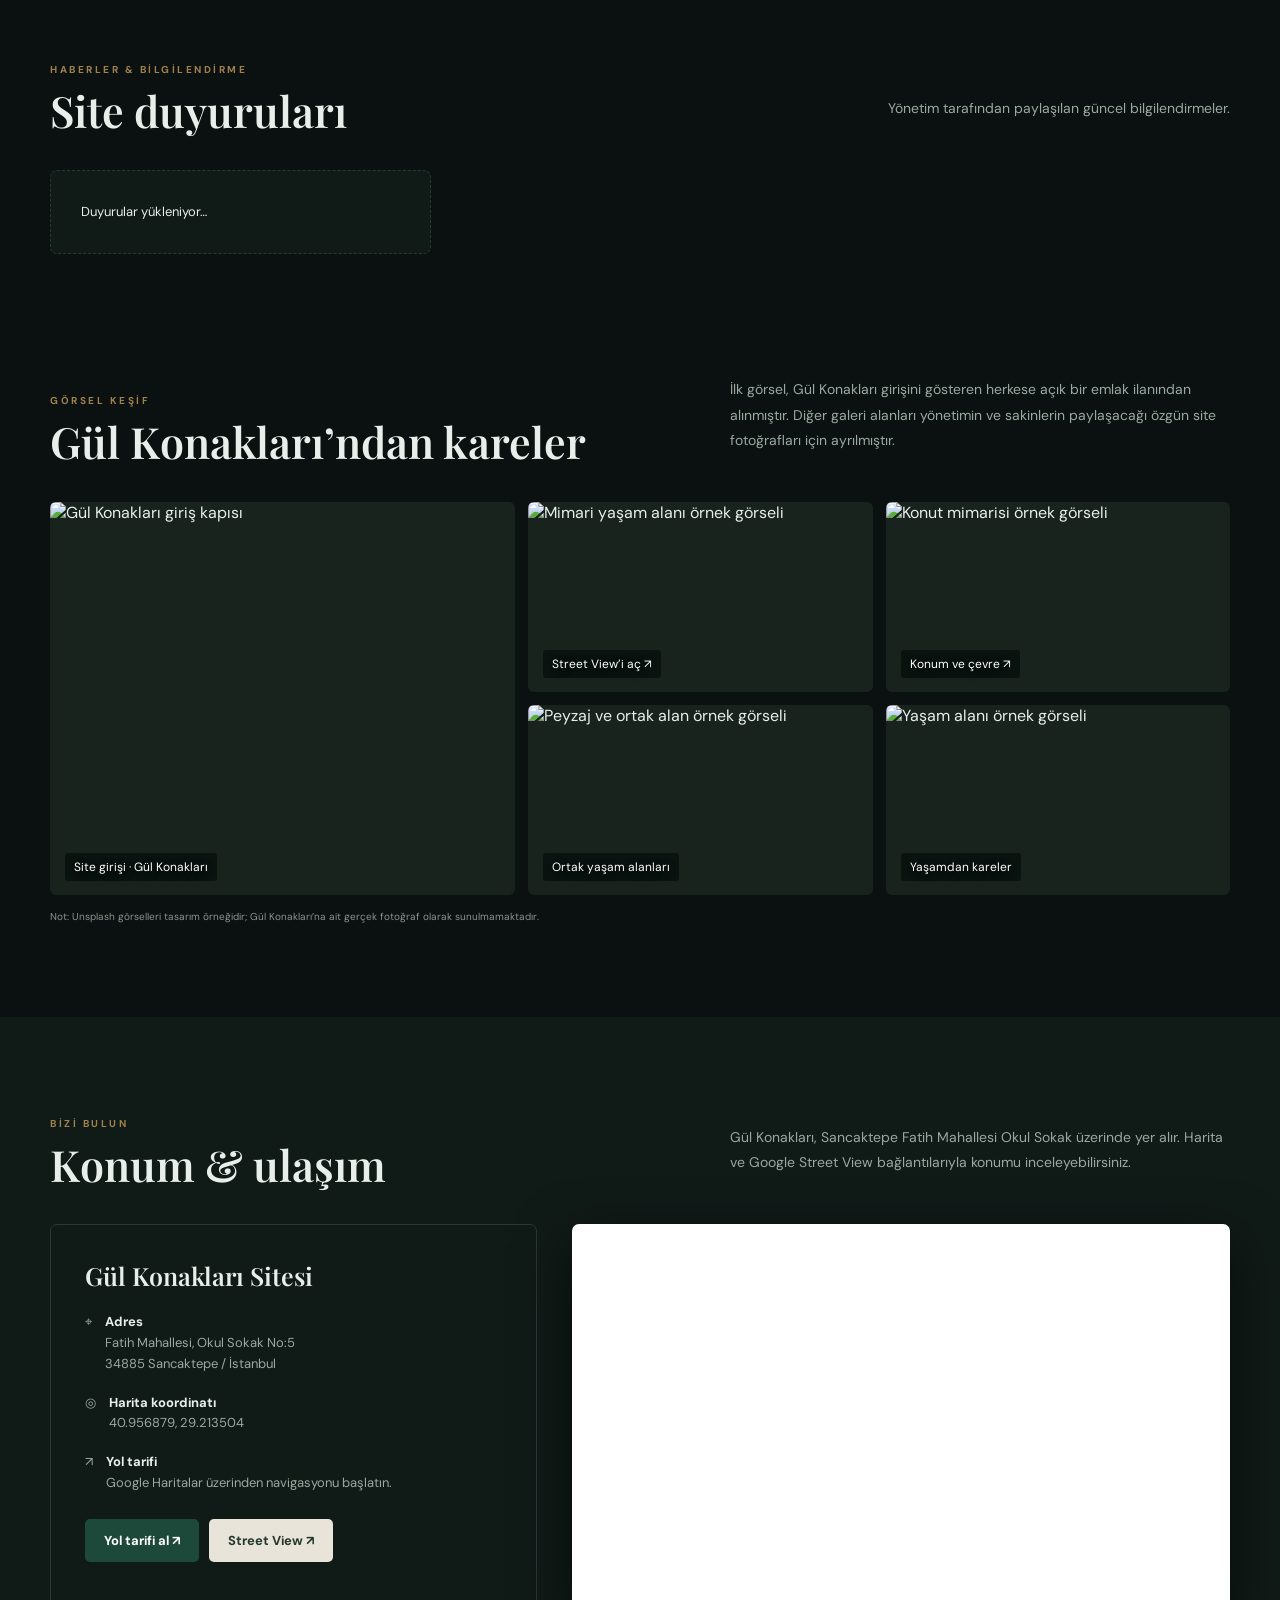
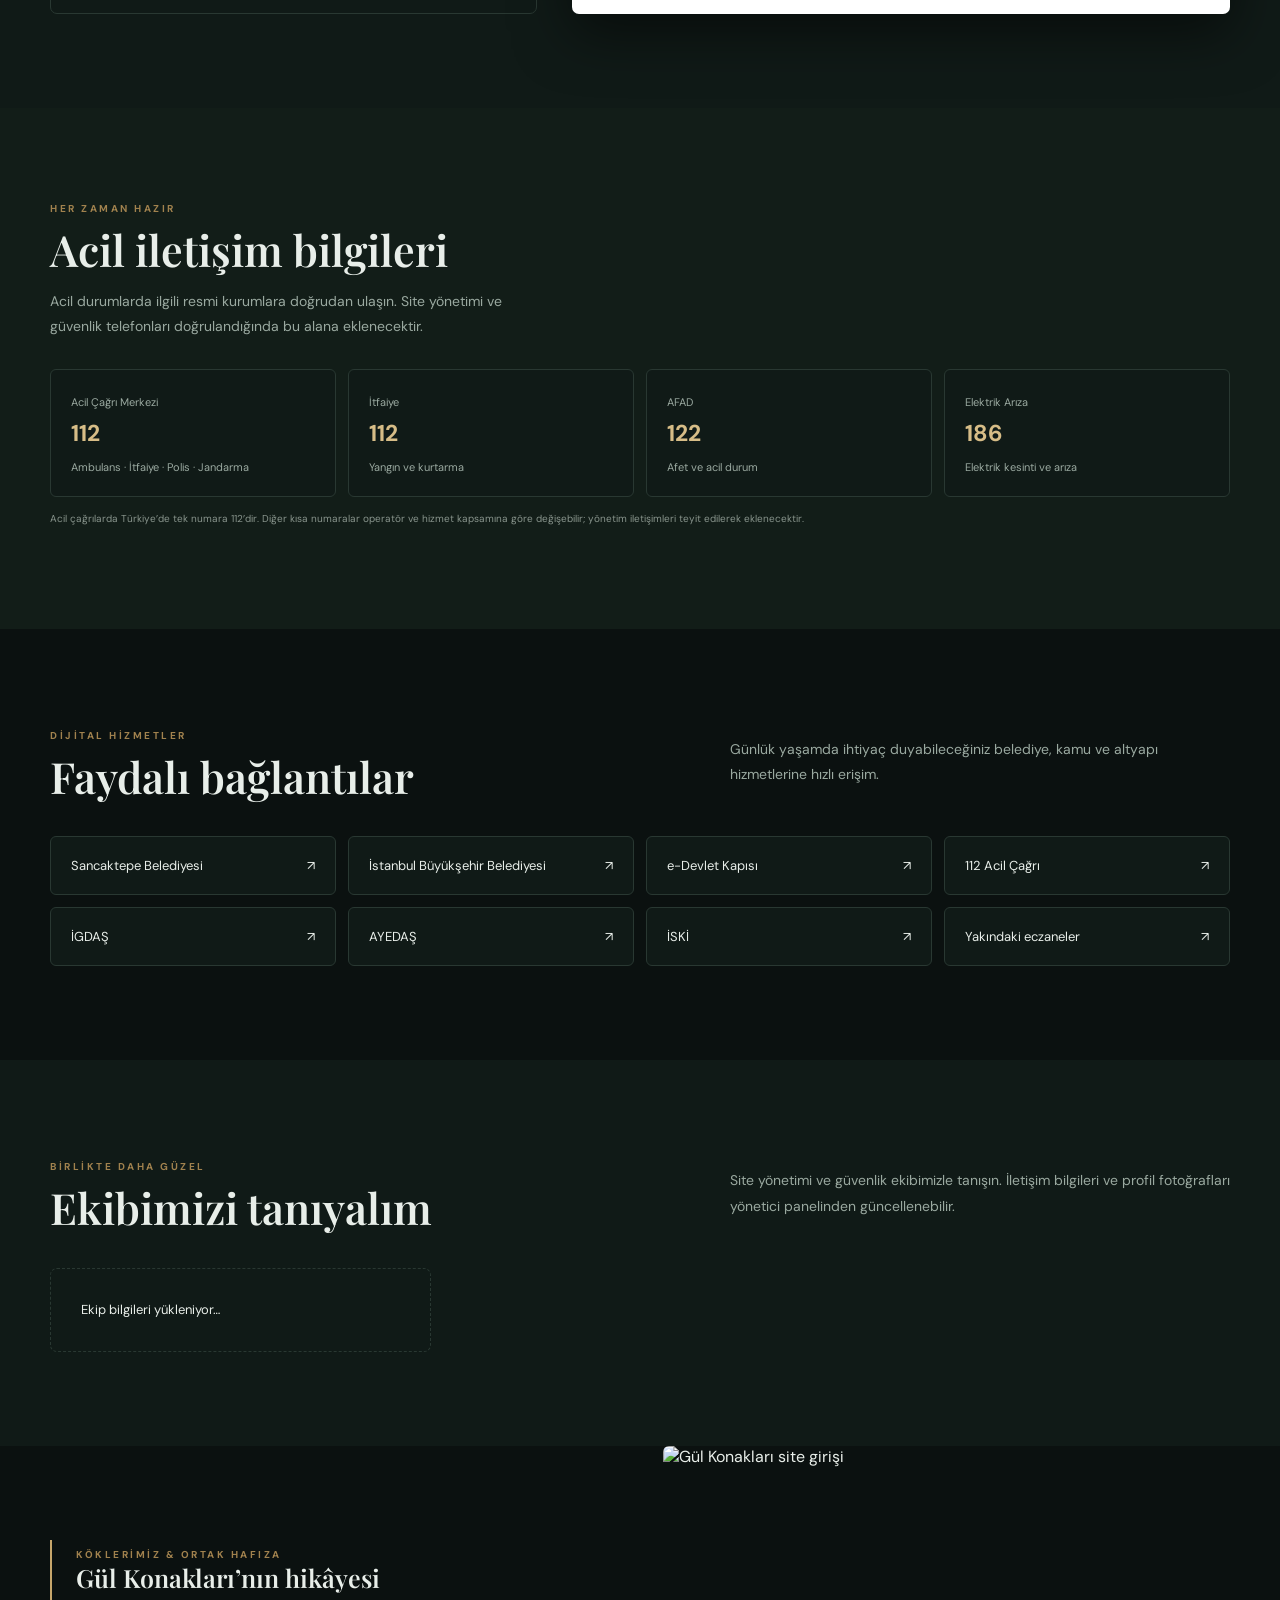
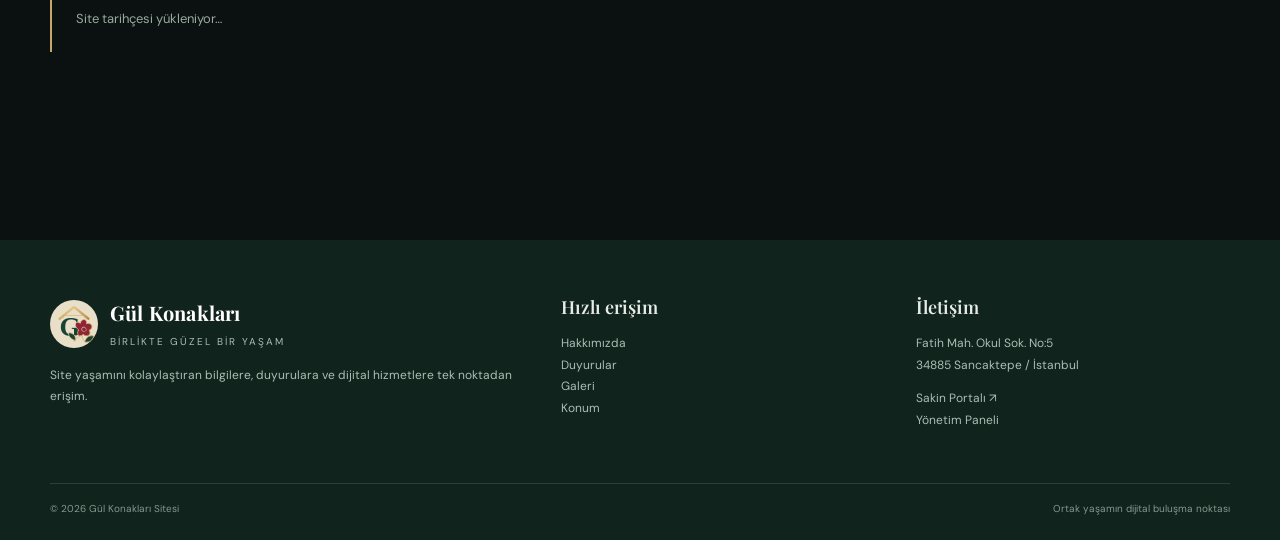
==== commit 20fd8144: "Add dark admin panel with advanced data grids Add a unified staff panel for vehicles, tickets, budge" ====
--- a/index.html
+++ b/index.html
@@ -105,18 +105,14 @@
 <section class="section" id="ekibimiz" style="background:var(--panel)"><div class="wrap"><div class="sectionhead"><div><div class="kicker">Birlikte daha güzel</div><h2>Ekibimizi tanıyalım</h2></div><p class="intro">Site yönetimi ve güvenlik ekibimizle tanışın. İletişim bilgileri ve profil fotoğrafları yönetici panelinden güncellenebilir.</p></div><div class="teamgrid" id="team-list"><div class="empty">Ekip bilgileri yükleniyor…</div></div></div></section>
 <section class="section" style="padding-top:0"><div class="wrap history"><div class="historybox"><div class="kicker">Köklerimiz & ortak hafıza</div><h3>Gül Konakları’nın hikâyesi</h3><p id="history-content">Site tarihçesi yükleniyor…</p></div><img class="historyphoto" src="https://i.remax.com.tr/photos/41/1300941/L/fecca112f7674e8d9fd6599fbad5bcdf.jpg" alt="Gül Konakları site girişi"></div></section>
 </main>
-<footer class="footer"><div class="wrap"><div class="footgrid"><div><a class="brand" href="#anasayfa" style="color:white"><span class="mark"><img src="/gul-konaklari-logo.svg" alt="Gül Konakları logosu"></span><span><b style="color:white">Gül Konakları</b><small style="color:#aebdb3">Birlikte güzel bir yaşam</small></span></a><p>Site yaşamını kolaylaştıran bilgilere, duyurulara ve dijital hizmetlere tek noktadan erişim.</p></div><div><h4>Hızlı erişim</h4><p><a href="#hakkimizda">Hakkımızda</a><br><a href="#duyurular">Duyurular</a><br><a href="#galeri">Galeri</a><br><a href="#konum">Konum</a></p></div><div><h4>İletişim</h4><p>Fatih Mah. Okul Sok. No:5<br>34885 Sancaktepe / İstanbul</p><p><a href="https://gul-konaklari-sakin-timdesigners.vercel.app" target="_blank">Sakin ve Yönetim Portalı ↗</a></p></div></div><div class="footbottom"><span>© 2026 Gül Konakları Sitesi</span><span>Ortak yaşamın dijital buluşma noktası</span></div></div></footer>
+<footer class="footer"><div class="wrap"><div class="footgrid"><div><a class="brand" href="#anasayfa" style="color:white"><span class="mark"><img src="/gul-konaklari-logo.svg" alt="Gül Konakları logosu"></span><span><b style="color:white">Gül Konakları</b><small style="color:#aebdb3">Birlikte güzel bir yaşam</small></span></a><p>Site yaşamını kolaylaştıran bilgilere, duyurulara ve dijital hizmetlere tek noktadan erişim.</p></div><div><h4>Hızlı erişim</h4><p><a href="#hakkimizda">Hakkımızda</a><br><a href="#duyurular">Duyurular</a><br><a href="#galeri">Galeri</a><br><a href="#konum">Konum</a></p></div><div><h4>İletişim</h4><p>Fatih Mah. Okul Sok. No:5<br>34885 Sancaktepe / İstanbul</p><p><a href="https://gul-konaklari-sakin-timdesigners.vercel.app" target="_blank">Sakin Portalı ↗</a><br><a href="/yonetim.html">Yönetim Paneli</a></p></div></div><div class="footbottom"><span>© 2026 Gül Konakları Sitesi</span><span>Ortak yaşamın dijital buluşma noktası</span></div></div></footer>
 
-<div class="adminveil" id="admin-veil"><div class="adminbox"><div class="adminhead"><div><div class="kicker">Gül Konakları · İçerik yönetimi</div><h2>Web sitesi yönetim paneli</h2></div><button class="adminbtn secondary" onclick="closeAdmin()">Kapat ✕</button></div>
-<div id="admin-login"><p>İçerikleri ve ekip profillerini düzenlemek için yönetici hesabınızla giriş yapın.</p><div class="adminrow"><div><label>E-posta</label><input id="admin-email" type="email" placeholder="yonetici@..." autocomplete="username"></div><div><label>Şifre</label><input id="admin-password" type="password" placeholder="••••••••" autocomplete="current-password"></div></div><button class="adminbtn" onclick="adminLogin()">Giriş yap</button><div class="adminstatus" id="admin-login-status"></div></div>
-<div id="admin-workspace" class="adminhidden"><div class="adminstatus" id="admin-status">Yönetici oturumu açık.</div><p><a class="adminbtn" href="/muhasebe.html">Muhasebe ekranını aç →</a></p><h3>Ana sayfa içerikleri</h3><div class="adminrow"><div><label>Tanıtım metni</label><textarea id="edit-intro"></textarea></div><div><label>Site tarihçesi</label><textarea id="edit-history"></textarea></div></div><div class="adminrow"><div><label>Açık adres</label><input id="edit-address"></div><div><label>Yönetim telefonu</label><input id="edit-management-phone"></div></div><div class="adminrow"><div><label>Güvenlik telefonu</label><input id="edit-security-phone"></div><div><label>Duyurular (JSON listesi)</label><textarea id="edit-announcements" placeholder='[{"title":"Duyuru başlığı","date":"22.11.2026","body":"Açıklama","tag":"Bilgilendirme"}]'></textarea></div></div><label>Galeri (JSON listesi)</label><textarea id="edit-gallery" placeholder='[{"title":"Fotoğraf başlığı","url":"https://..."}]'></textarea><button class="adminbtn" onclick="saveHomepage()">Ana sayfa değişikliklerini kaydet</button>
-<h3>Ekip profilleri</h3><label>Mevcut ekip üyesi</label><select id="team-select" onchange="loadTeamEditor()"><option value="">Yeni ekip üyesi ekle</option></select><div class="adminrow"><div><label>Ad soyad / görünen ad</label><input id="team-name"></div><div><label>Görev</label><input id="team-role" placeholder="Site Yöneticisi / Güvenlik Görevlisi"></div></div><div class="adminrow"><div><label>Telefon</label><input id="team-phone"></div><div><label>E-posta</label><input id="team-email"></div></div><div class="adminrow"><div><label>Avatar fotoğrafı URL</label><input id="team-avatar"></div><div><label>Sıralama</label><input id="team-order" type="number" value="1"></div></div><label>Kısa tanıtım</label><textarea id="team-bio"></textarea><div><label><input id="team-active" type="checkbox" checked style="width:auto"> Ana sayfada göster</label></div><button class="adminbtn" onclick="saveTeamMember()">Ekip üyesini kaydet</button><button class="adminbtn danger" onclick="deleteTeamMember()">Seçili üyeyi sil</button><button class="adminbtn secondary" onclick="adminLogout()">Oturumu kapat</button></div></div></div>
 <script src="https://cdn.jsdelivr.net/npm/@supabase/supabase-js@2.95.0"></script>
 <script>
 const SUPABASE_URL='https://btyqnudxqlbebndxfjgl.supabase.co';
 const SUPABASE_KEY='sb_publishable_JRKSFPqA3ecU3zVknp4kDw_BhP2nL6L';
 const sb=window.supabase.createClient(SUPABASE_URL,SUPABASE_KEY);
-let homepage={},teamRows=[],currentTeamId=null;
+let homepage={},teamRows=[];
 (function initTheme(){const root=document.documentElement;let saved='dark';try{saved=localStorage.getItem('gul-konaklari-theme')||'dark'}catch(e){}root.dataset.theme=saved==='light'?'light':'dark';const btn=document.getElementById('theme-toggle');function paint(){const light=root.dataset.theme==='light';btn.innerHTML=light?'☾ <span>Koyu tema</span>':'☼ <span>Açık tema</span>';btn.setAttribute('aria-label',light?'Koyu temaya geç':'Açık temaya geç');const meta=document.querySelector('meta[name="theme-color"]');if(meta)meta.content=light?'#f5f3ee':'#0b1110'}paint();btn.addEventListener('click',()=>{root.dataset.theme=root.dataset.theme==='dark'?'light':'dark';try{localStorage.setItem('gul-konaklari-theme',root.dataset.theme)}catch(e){}paint()})})();
 const esc=s=>String(s??'').replace(/[&<>"']/g,c=>({'&':'&amp;','<':'&lt;','>':'&gt;','"':'&quot;',"'":'&#39;'}[c]));
 async function loadPublic(){
@@ -124,21 +120,13 @@
  homepage=content?.payload||{};teamRows=members||[];
  if(homepage.intro)document.getElementById('intro-content').textContent=homepage.intro;
  if(homepage.history)document.getElementById('history-content').textContent=homepage.history;
- renderAnnouncements(homepage.announcements||[]);renderTeam(teamRows);renderGallery(homepage.gallery||[]);
+ renderAnnouncements((homepage.announcements||[]).filter(a=>a.published!==false));renderTeam(teamRows);renderGallery((homepage.gallery||[]).filter(g=>g.published!==false));renderContacts();
  const address=document.querySelector('.addressbox .addressrow div'); if(address&&homepage.address) address.innerHTML='<b>Adres</b>'+esc(homepage.address).replace(/, /g,'<br>');
 }
 function renderAnnouncements(items){const el=document.getElementById('announcement-list');if(!items.length){el.innerHTML='<div class="empty">Henüz duyuru yayımlanmadı.</div>';return;}el.innerHTML=items.map(a=>`<article class="anncard"><div class="date">${esc(a.date||'')} · ${esc(a.tag||'Duyuru')}</div><h3>${esc(a.title)}</h3><p>${esc(a.body)}</p></article>`).join('');}
 function renderTeam(rows){const el=document.getElementById('team-list');if(!rows.length){el.innerHTML='<div class="empty">Ekip bilgileri henüz eklenmedi.</div>';return;}el.innerHTML=rows.map(m=>`<article class="person"><img class="avatar" src="${esc(m.avatar_url||'https://i.pravatar.cc/300?img=12')}" alt="${esc(m.name)}" onerror="this.src='https://ui-avatars.com/api/?name='+encodeURIComponent('${esc(m.name)}')"><div class="role">${esc(m.role_title)}</div><h3>${esc(m.name)}</h3><p>${esc(m.bio||'')}</p>${m.phone?`<a href="tel:${esc(m.phone.replace(/[^+0-9]/g,''))}">☎ ${esc(m.phone)}</a>`:''}${m.email?`<a href="mailto:${esc(m.email)}">✉ E-posta</a>`:''}</article>`).join('');}
+function renderContacts(){const el=document.querySelector('.emgrid');for(const [phone,label,note] of [[homepage.security_phone,'Site Güvenliği','Güvenlik görevlisi'],[homepage.management_phone,'Site Yönetimi','Yönetim ofisi']]){if(!phone)continue;const a=document.createElement('a');a.className='em';a.href='tel:'+String(phone).replace(/[^+0-9]/g,'');a.innerHTML='<small>'+esc(label)+'</small><b>'+esc(phone)+'</b><span>'+esc(note)+'</span>';el.prepend(a)}}
 function renderGallery(rows){if(!rows.length)return;const el=document.querySelector('.gallery');el.innerHTML=rows.slice(0,9).map((g,i)=>`<a href="${esc(g.url)}" target="_blank" rel="noopener"><img src="${esc(g.url)}" alt="${esc(g.title)}"><span>${esc(g.title)}</span></a>`).join('');}
-function openAdmin(){document.getElementById('admin-veil').style.display='block';document.body.style.overflow='hidden';}
-function closeAdmin(){document.getElementById('admin-veil').style.display='none';document.body.style.overflow='';}
-async function adminLogin(){const status=document.getElementById('admin-login-status');status.textContent='Giriş kontrol ediliyor…';const {data,error}=await sb.auth.signInWithPassword({email:document.getElementById('admin-email').value,password:document.getElementById('admin-password').value});if(error){status.textContent=error.message;return;}const {data:role}=await sb.from('user_roles').select('role').eq('user_id',data.user.id).is('revoked_at',null).in('role',['manager','admin','staff']).maybeSingle();if(!role){await sb.auth.signOut();status.textContent='Bu hesapta yönetim yetkisi bulunamadı.';return;}document.getElementById('admin-login').classList.add('adminhidden');document.getElementById('admin-workspace').classList.remove('adminhidden');await loadAdminData();}
-async function loadAdminData(){const {data}=await sb.from('site_content').select('payload').eq('id','homepage').single();homepage=data?.payload||{};for(const [id,key] of [['edit-intro','intro'],['edit-history','history'],['edit-address','address'],['edit-management-phone','management_phone'],['edit-security-phone','security_phone']])document.getElementById(id).value=homepage[key]||'';document.getElementById('edit-announcements').value=JSON.stringify(homepage.announcements||[],null,2);document.getElementById('edit-gallery').value=JSON.stringify(homepage.gallery||[],null,2);const {data:rows}=await sb.from('team_members').select('*').order('sort_order');teamRows=rows||[];const sel=document.getElementById('team-select');sel.innerHTML='<option value="">Yeni ekip üyesi ekle</option>'+teamRows.map(m=>`<option value="${m.id}">${esc(m.name)} · ${esc(m.role_title)}</option>`).join('');}
-async function saveHomepage(){const status=document.getElementById('admin-status');try{const payload={...homepage,intro:document.getElementById('edit-intro').value,history:document.getElementById('edit-history').value,address:document.getElementById('edit-address').value,management_phone:document.getElementById('edit-management-phone').value,security_phone:document.getElementById('edit-security-phone').value,announcements:JSON.parse(document.getElementById('edit-announcements').value||'[]'),gallery:JSON.parse(document.getElementById('edit-gallery').value||'[]')};const {error}=await sb.from('site_content').upsert({id:'homepage',payload,updated_at:new Date().toISOString()});if(error)throw error;homepage=payload;status.textContent='Ana sayfa içerikleri kaydedildi.';await loadPublic();}catch(e){status.textContent='Kaydedilemedi: '+e.message;}}
-function loadTeamEditor(){const id=document.getElementById('team-select').value;currentTeamId=id||null;const m=teamRows.find(x=>x.id===id);for(const [id2,key] of [['team-name','name'],['team-role','role_title'],['team-phone','phone'],['team-email','email'],['team-avatar','avatar_url'],['team-bio','bio'],['team-order','sort_order']])document.getElementById(id2).value=m?.[key]??(key==='sort_order'?String(teamRows.length+1):'');document.getElementById('team-active').checked=m?m.is_active:true;}
-async function saveTeamMember(){const status=document.getElementById('admin-status');const row={name:document.getElementById('team-name').value.trim(),role_title:document.getElementById('team-role').value.trim(),phone:document.getElementById('team-phone').value.trim()||null,email:document.getElementById('team-email').value.trim()||null,avatar_url:document.getElementById('team-avatar').value.trim()||null,bio:document.getElementById('team-bio').value.trim()||null,sort_order:Number(document.getElementById('team-order').value)||1,is_active:document.getElementById('team-active').checked,updated_at:new Date().toISOString()};if(!row.name||!row.role_title){status.textContent='Ad ve görev alanları zorunludur.';return;}const q=currentTeamId?sb.from('team_members').update(row).eq('id',currentTeamId):sb.from('team_members').insert(row);const {error}=await q;if(error){status.textContent='Ekip kaydedilemedi: '+error.message;return;}status.textContent='Ekip profili kaydedildi.';await loadAdminData();await loadPublic();document.getElementById('team-select').value='';loadTeamEditor();}
-async function deleteTeamMember(){if(!currentTeamId){document.getElementById('admin-status').textContent='Önce silinecek ekip üyesini seçin.';return;}const {error}=await sb.from('team_members').delete().eq('id',currentTeamId);if(error){document.getElementById('admin-status').textContent=error.message;return;}document.getElementById('admin-status').textContent='Ekip profili silindi.';await loadAdminData();await loadPublic();loadTeamEditor();}
-async function adminLogout(){await sb.auth.signOut();document.getElementById('admin-workspace').classList.add('adminhidden');document.getElementById('admin-login').classList.remove('adminhidden');document.getElementById('admin-password').value='';}
 loadPublic().catch(e=>console.warn('Public content load:',e));
 </script>
 
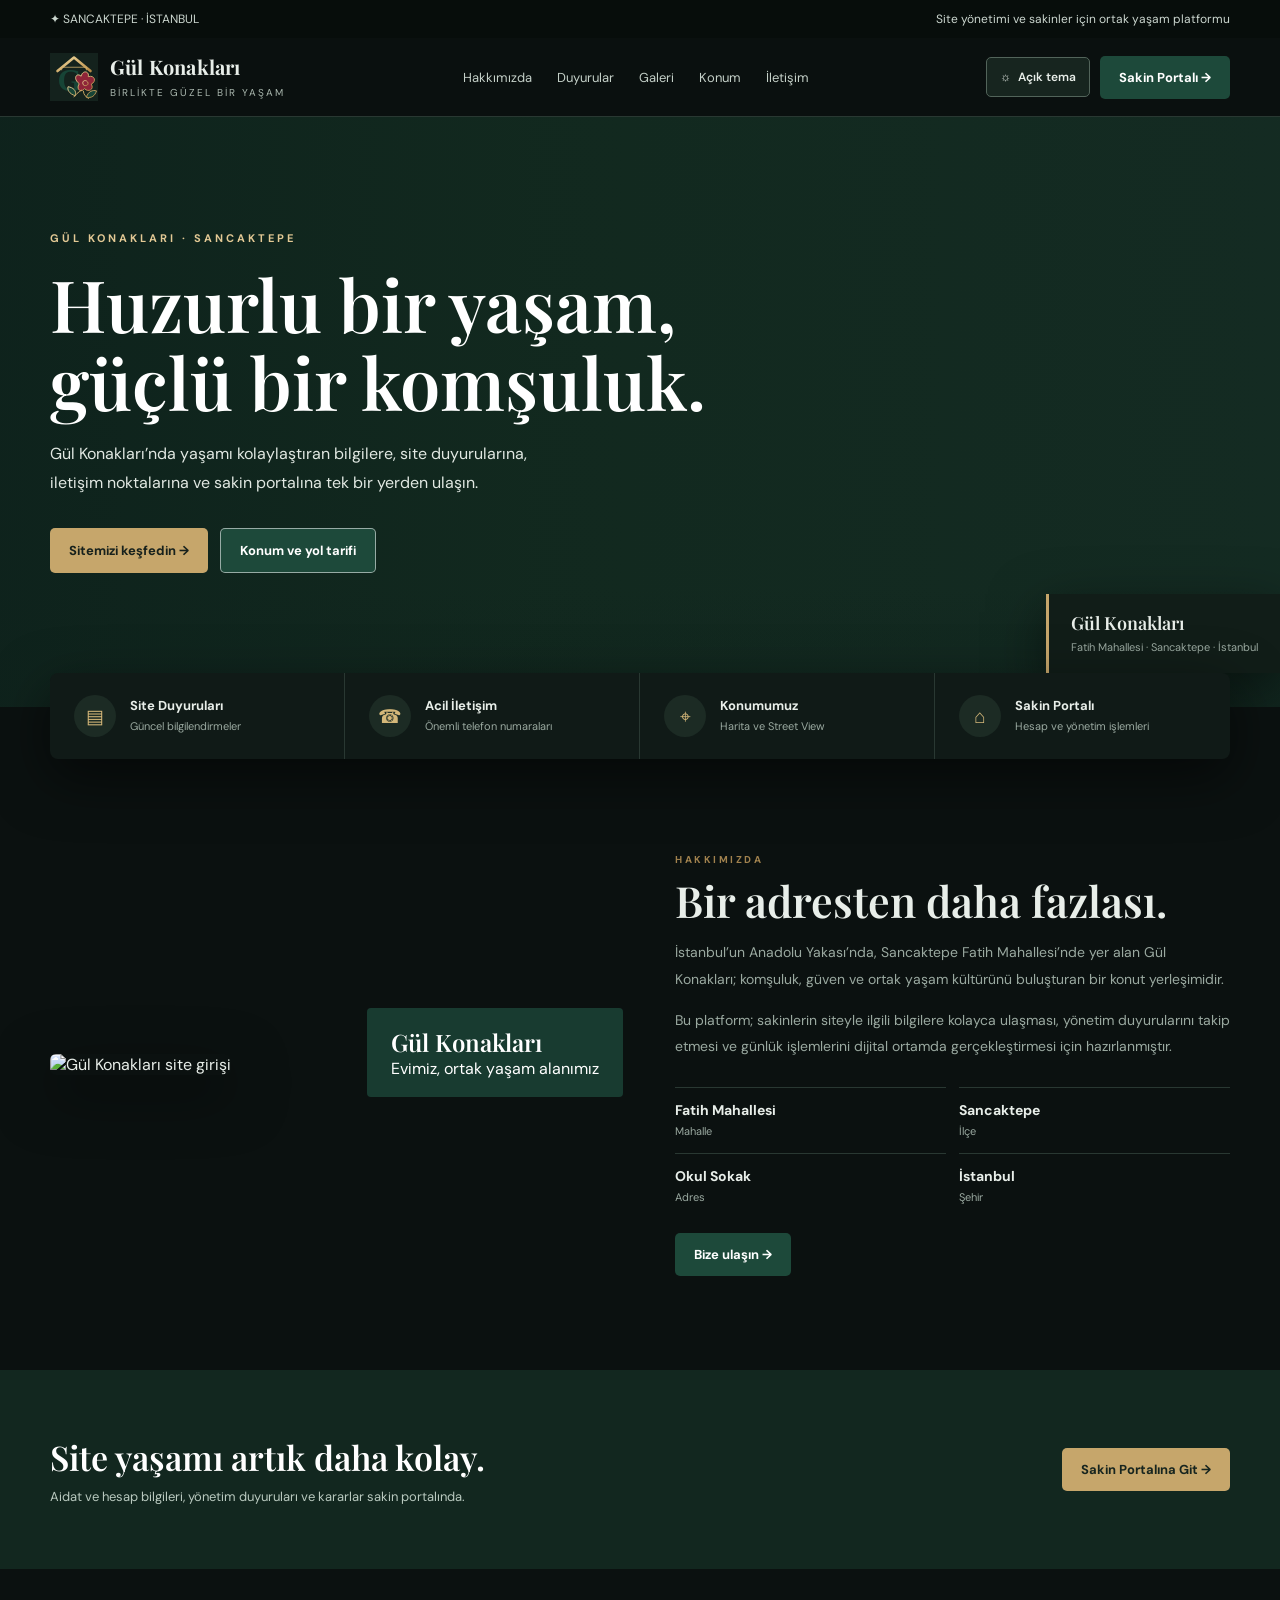
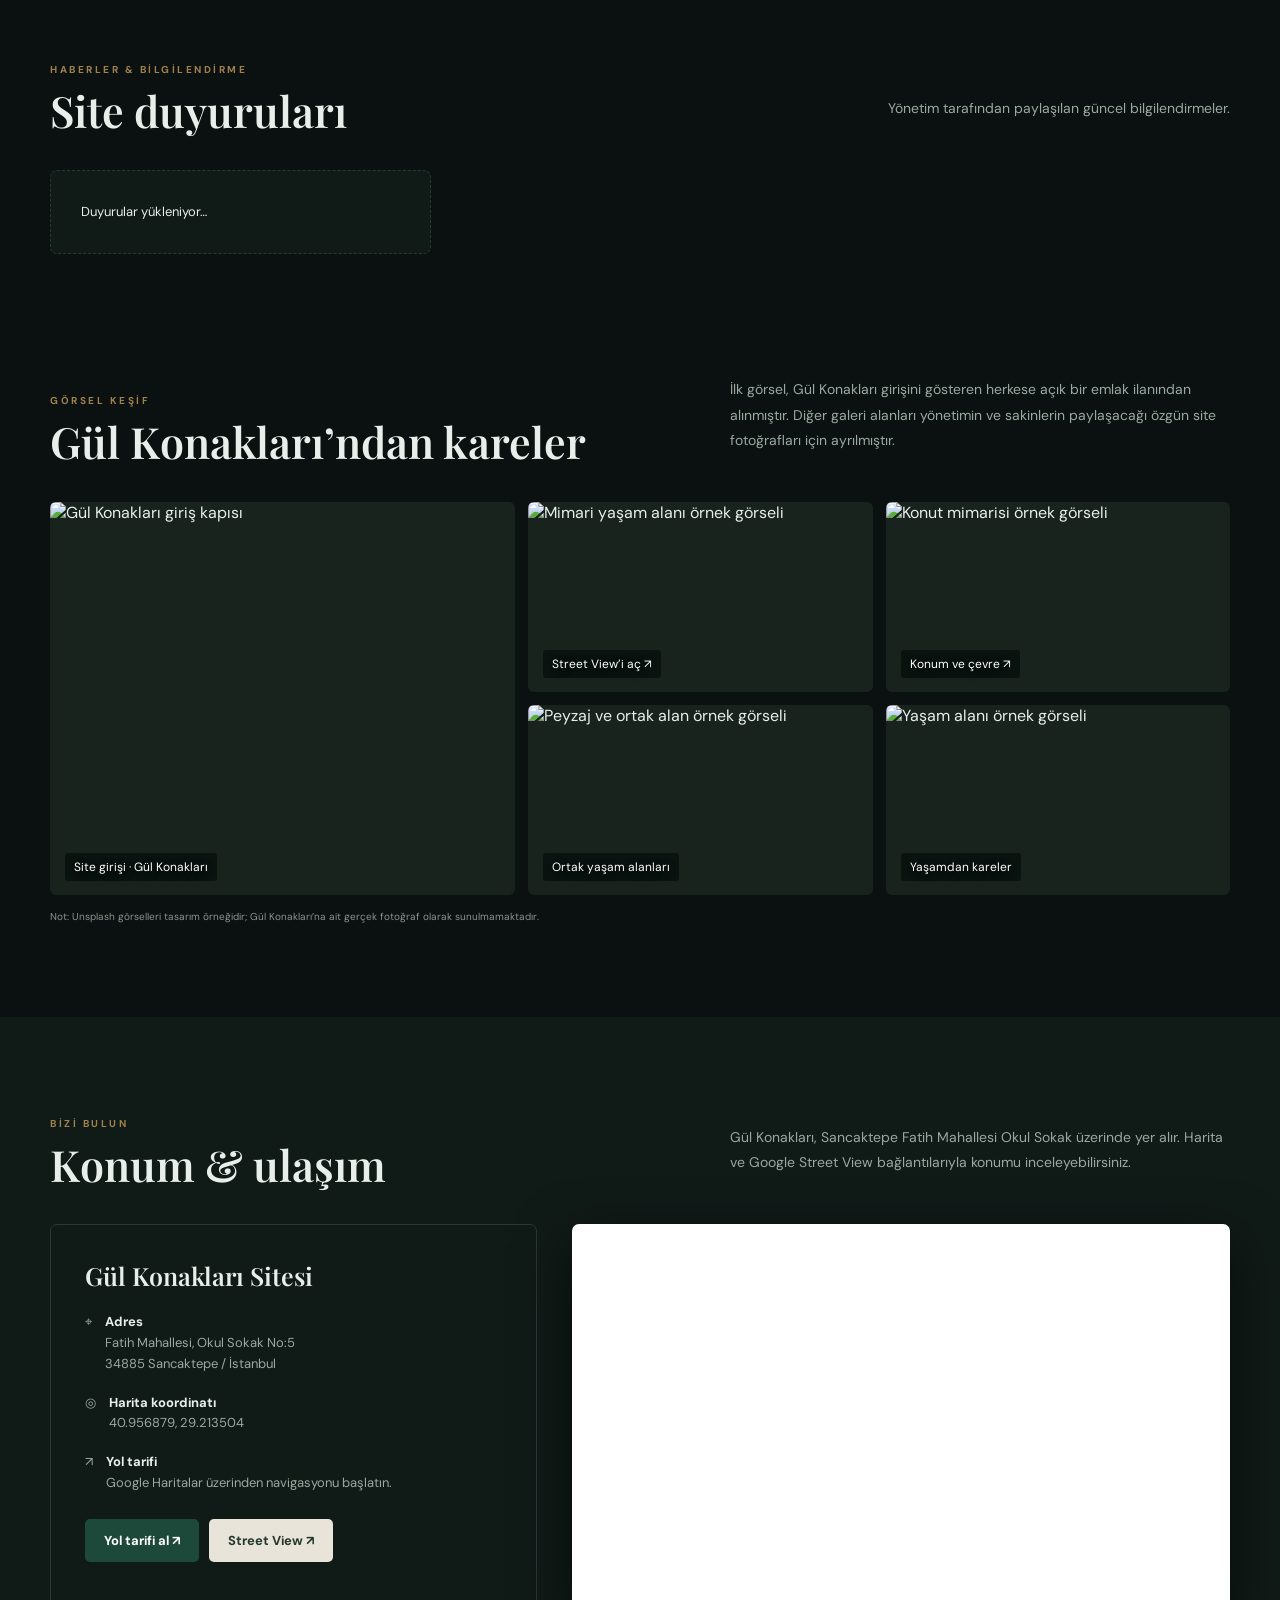
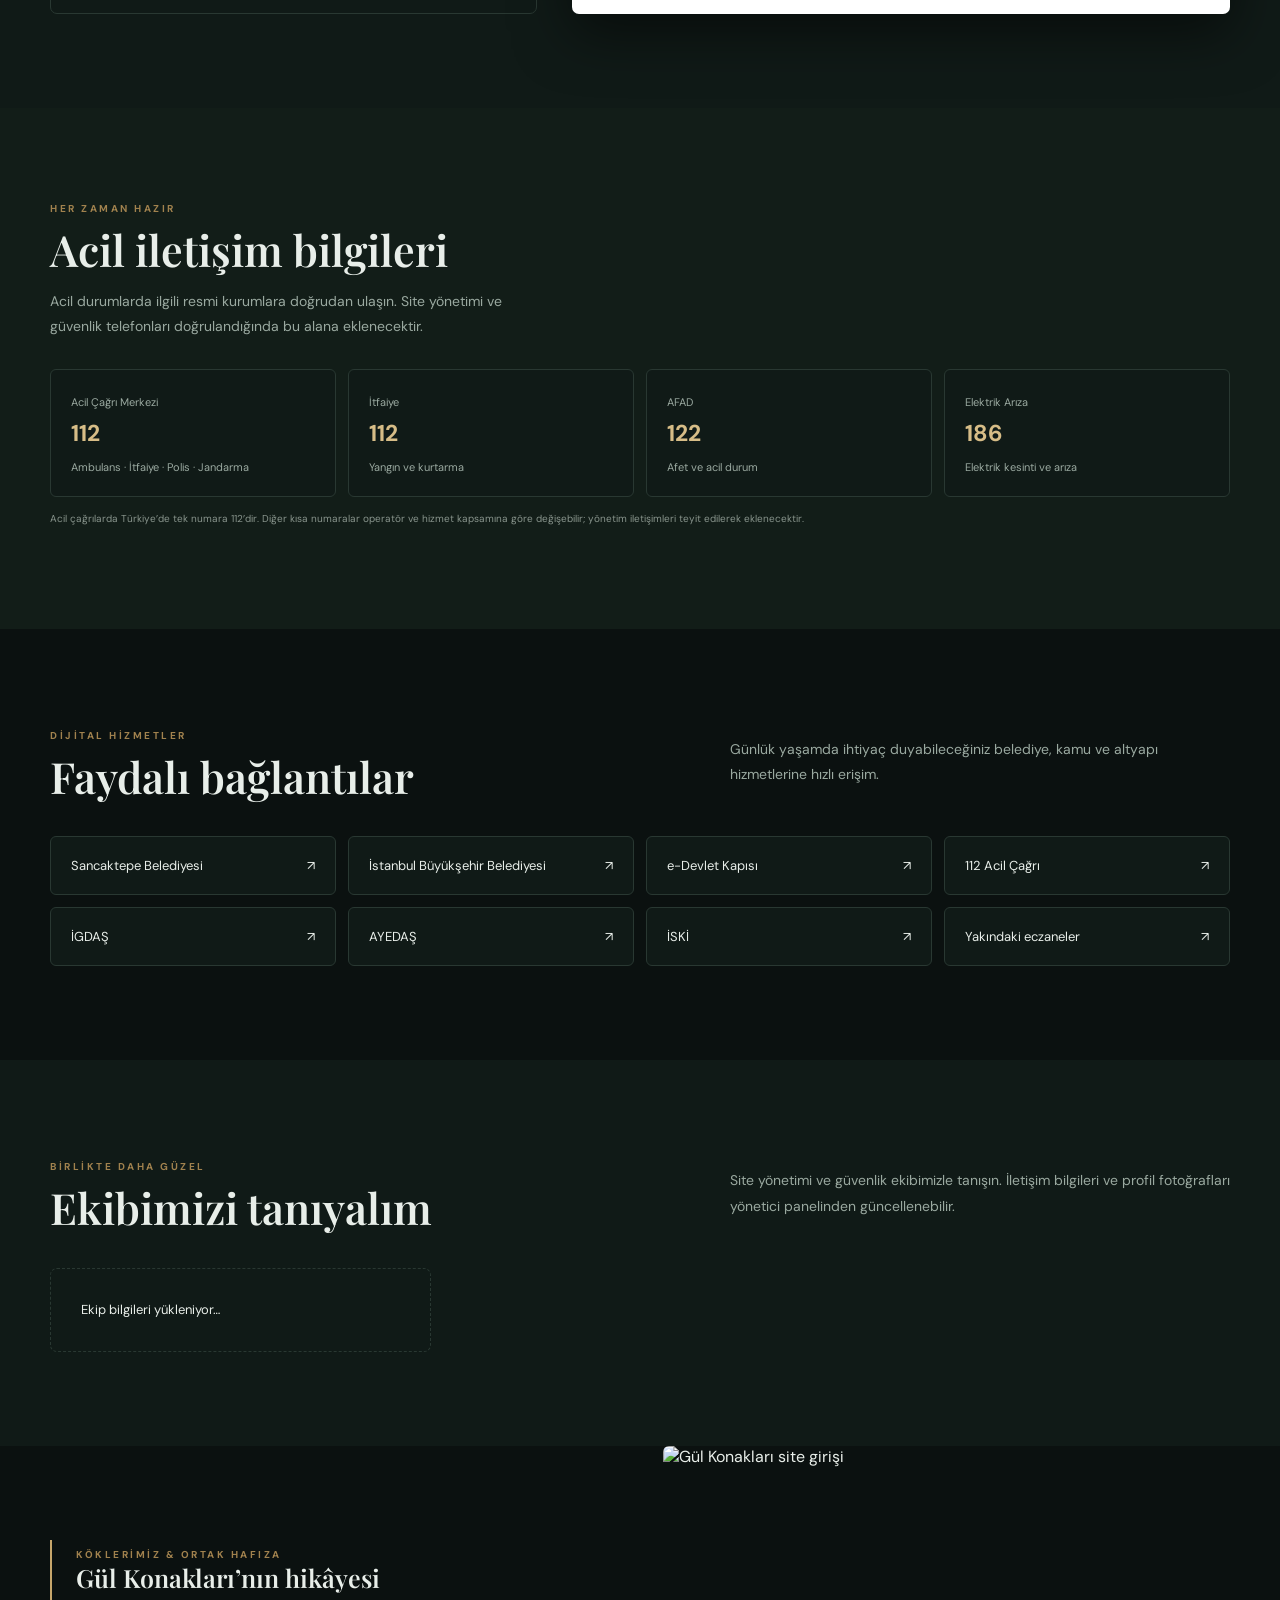
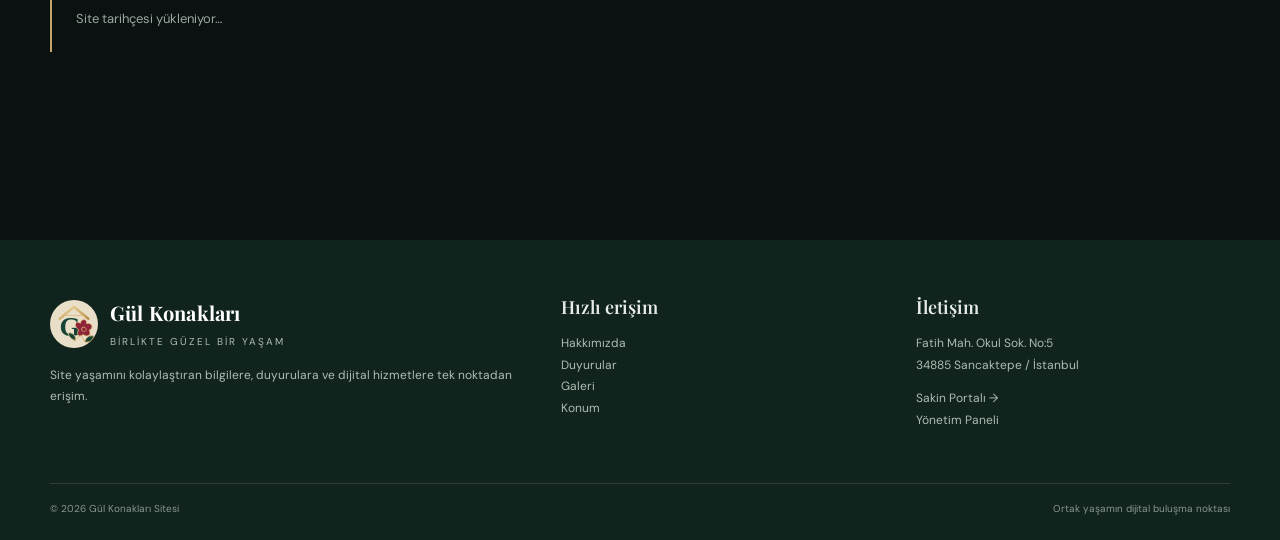
==== commit 8bf97929: "Point homepage resident links to new portal page Send all homepage resident portal links to /sakin.h" ====
--- a/index.html
+++ b/index.html
@@ -91,12 +91,12 @@
 </head>
 <body>
 <div class="top"><div class="wrap"><span>✦ SANCAKTEPE · İSTANBUL</span><span>Site yönetimi ve sakinler için ortak yaşam platformu</span></div></div>
-<header class="nav"><div class="wrap navin"><a class="brand" href="#anasayfa"><span class="mark"><img src="/gul-konaklari-logo.svg" alt="Gül Konakları logosu"></span><span><b>Gül Konakları</b><small>Birlikte güzel bir yaşam</small></span></a><nav class="links"><a href="#hakkimizda">Hakkımızda</a><a href="#duyurular">Duyurular</a><a href="#galeri">Galeri</a><a href="#konum">Konum</a><a href="#iletisim">İletişim</a></nav><div class="adminbar"><button class="theme-toggle" id="theme-toggle" type="button" aria-label="Açık temaya geç">☼ <span>Açık tema</span></button><a class="btn" href="https://gul-konaklari-sakin-timdesigners.vercel.app" target="_blank" rel="noopener">Sakin Portalı ↗</a></div></div></header>
+<header class="nav"><div class="wrap navin"><a class="brand" href="#anasayfa"><span class="mark"><img src="/gul-konaklari-logo.svg" alt="Gül Konakları logosu"></span><span><b>Gül Konakları</b><small>Birlikte güzel bir yaşam</small></span></a><nav class="links"><a href="#hakkimizda">Hakkımızda</a><a href="#duyurular">Duyurular</a><a href="#galeri">Galeri</a><a href="#konum">Konum</a><a href="#iletisim">İletişim</a></nav><div class="adminbar"><button class="theme-toggle" id="theme-toggle" type="button" aria-label="Açık temaya geç">☼ <span>Açık tema</span></button><a class="btn" href="/sakin.html">Sakin Portalı →</a></div></div></header>
 <main>
 <section class="hero" id="anasayfa"><div class="wrap"><div class="eyebrow">Gül Konakları · Sancaktepe</div><h1>Huzurlu bir yaşam,<br>güçlü bir komşuluk.</h1><p>Gül Konakları’nda yaşamı kolaylaştıran bilgilere, site duyurularına, iletişim noktalarına ve sakin portalına tek bir yerden ulaşın.</p><div class="hero-actions"><a class="btn gold" href="#hakkimizda">Sitemizi keşfedin →</a><a class="btn outline" href="#konum">Konum ve yol tarifi</a></div></div><div class="hero-note"><b>Gül Konakları</b><span>Fatih Mahallesi · Sancaktepe · İstanbul</span></div></section>
-<div class="quick"><div class="wrap quickgrid"><a href="#duyurular"><span class="qicon">▤</span><span><b>Site Duyuruları</b><small>Güncel bilgilendirmeler</small></span></a><a href="#iletisim"><span class="qicon">☎</span><span><b>Acil İletişim</b><small>Önemli telefon numaraları</small></span></a><a href="#konum"><span class="qicon">⌖</span><span><b>Konumumuz</b><small>Harita ve Street View</small></span></a><a href="https://gul-konaklari-sakin-timdesigners.vercel.app" target="_blank"><span class="qicon">⌂</span><span><b>Sakin Portalı</b><small>Hesap ve yönetim işlemleri</small></span></a></div></div>
+<div class="quick"><div class="wrap quickgrid"><a href="#duyurular"><span class="qicon">▤</span><span><b>Site Duyuruları</b><small>Güncel bilgilendirmeler</small></span></a><a href="#iletisim"><span class="qicon">☎</span><span><b>Acil İletişim</b><small>Önemli telefon numaraları</small></span></a><a href="#konum"><span class="qicon">⌖</span><span><b>Konumumuz</b><small>Harita ve Street View</small></span></a><a href="/sakin.html"><span class="qicon">⌂</span><span><b>Sakin Portalı</b><small>Hesap ve yönetim işlemleri</small></span></a></div></div>
 <section class="section" id="hakkimizda"><div class="wrap aboutgrid"><div class="aboutphoto"><img src="https://i.remax.com.tr/photos/41/1300941/L/fecca112f7674e8d9fd6599fbad5bcdf.jpg" alt="Gül Konakları site girişi"><div class="photo-tag"><strong>Gül Konakları</strong><span>Evimiz, ortak yaşam alanımız</span></div></div><div class="aboutcopy"><div class="kicker">Hakkımızda</div><h2>Bir adresten daha fazlası.</h2><p id="intro-content">İstanbul’un Anadolu Yakası’nda, Sancaktepe Fatih Mahallesi’nde yer alan Gül Konakları; komşuluk, güven ve ortak yaşam kültürünü buluşturan bir konut yerleşimidir.</p><p>Bu platform; sakinlerin siteyle ilgili bilgilere kolayca ulaşması, yönetim duyurularını takip etmesi ve günlük işlemlerini dijital ortamda gerçekleştirmesi için hazırlanmıştır.</p><div class="facts"><div class="fact"><b>Fatih Mahallesi</b><small>Mahalle</small></div><div class="fact"><b>Sancaktepe</b><small>İlçe</small></div><div class="fact"><b>Okul Sokak</b><small>Adres</small></div><div class="fact"><b>İstanbul</b><small>Şehir</small></div></div><a class="btn" href="#konum">Bize ulaşın →</a></div></div></section>
-<section class="greenband"><div class="wrap"><div><h2>Site yaşamı artık daha kolay.</h2><p>Aidat ve hesap bilgileri, yönetim duyuruları ve kararlar sakin portalında.</p></div><a class="btn" href="https://gul-konaklari-sakin-timdesigners.vercel.app" target="_blank">Sakin Portalına Git ↗</a></div></section>
+<section class="greenband"><div class="wrap"><div><h2>Site yaşamı artık daha kolay.</h2><p>Aidat ve hesap bilgileri, yönetim duyuruları ve kararlar sakin portalında.</p></div><a class="btn" href="/sakin.html">Sakin Portalına Git →</a></div></section>
 <section class="section" id="duyurular"><div class="wrap"><div class="sectionhead"><div><div class="kicker">Haberler & Bilgilendirme</div><h2>Site duyuruları</h2></div><p class="intro">Yönetim tarafından paylaşılan güncel bilgilendirmeler.</p></div><div class="cards" id="announcement-list"><div class="empty">Duyurular yükleniyor…</div></div></div></section>
 <section class="section" id="galeri" style="padding-top:15px"><div class="wrap"><div class="sectionhead"><div><div class="kicker">Görsel keşif</div><h2>Gül Konakları’ndan kareler</h2></div><p class="intro">İlk görsel, Gül Konakları girişini gösteren herkese açık bir emlak ilanından alınmıştır. Diğer galeri alanları yönetimin ve sakinlerin paylaşacağı özgün site fotoğrafları için ayrılmıştır.</p></div><div class="gallery"><a href="https://i.remax.com.tr/photos/41/1300941/L/fecca112f7674e8d9fd6599fbad5bcdf.jpg" target="_blank"><img src="https://i.remax.com.tr/photos/41/1300941/L/fecca112f7674e8d9fd6599fbad5bcdf.jpg" alt="Gül Konakları giriş kapısı"><span>Site girişi · Gül Konakları</span></a><a href="https://www.google.com/maps/@?api=1&map_action=pano&viewpoint=40.95687868667397,29.213504218753904" target="_blank"><img src="https://images.unsplash.com/photo-1600607687939-ce8a6c25118c?auto=format&fit=crop&w=900&q=80" alt="Mimari yaşam alanı örnek görseli"><span>Street View’i aç ↗</span></a><a href="https://www.google.com/maps/search/?api=1&query=G%C3%BCl+Konaklar%C4%B1+Sitesi+Sancaktepe" target="_blank"><img src="https://images.unsplash.com/photo-1600585154340-be6161a56a0c?auto=format&fit=crop&w=900&q=80" alt="Konut mimarisi örnek görseli"><span>Konum ve çevre ↗</span></a><a href="#konum"><img src="https://images.unsplash.com/photo-1600607687920-4e2a09cf159d?auto=format&fit=crop&w=900&q=80" alt="Peyzaj ve ortak alan örnek görseli"><span>Ortak yaşam alanları</span></a><a href="#iletisim"><img src="https://images.unsplash.com/photo-1600566753086-00f18fb6b3ea?auto=format&fit=crop&w=900&q=80" alt="Yaşam alanı örnek görseli"><span>Yaşamdan kareler</span></a></div><div class="source">Not: Unsplash görselleri tasarım örneğidir; Gül Konakları’na ait gerçek fotoğraf olarak sunulmamaktadır.</div></div></section>
 <section class="section" id="konum" style="background:var(--panel)"><div class="wrap"><div class="sectionhead"><div><div class="kicker">Bizi bulun</div><h2>Konum & ulaşım</h2></div><p class="intro">Gül Konakları, Sancaktepe Fatih Mahallesi Okul Sokak üzerinde yer alır. Harita ve Google Street View bağlantılarıyla konumu inceleyebilirsiniz.</p></div><div class="mapgrid"><div class="addressbox"><h3>Gül Konakları Sitesi</h3><div class="addressrow"><span>⌖</span><div><b>Adres</b>Fatih Mahallesi, Okul Sokak No:5<br>34885 Sancaktepe / İstanbul</div></div><div class="addressrow"><span>◎</span><div><b>Harita koordinatı</b>40.956879, 29.213504</div></div><div class="addressrow"><span>↗</span><div><b>Yol tarifi</b>Google Haritalar üzerinden navigasyonu başlatın.</div></div><div style="display:flex;gap:10px;flex-wrap:wrap;margin-top:25px"><a class="btn" href="https://www.google.com/maps/dir/?api=1&destination=40.95687868667397,29.213504218753904" target="_blank">Yol tarifi al ↗</a><a class="btn" style="background:#e9e4d9;color:#26372f" href="https://www.google.com/maps/@?api=1&map_action=pano&viewpoint=40.95687868667397,29.213504218753904" target="_blank">Street View ↗</a></div></div><iframe class="mapframe" loading="lazy" referrerpolicy="no-referrer-when-downgrade" src="https://www.google.com/maps?q=40.95687868667397,29.213504218753904&z=17&output=embed" title="Gül Konakları konum haritası"></iframe></div></div></section>
@@ -105,7 +105,7 @@
 <section class="section" id="ekibimiz" style="background:var(--panel)"><div class="wrap"><div class="sectionhead"><div><div class="kicker">Birlikte daha güzel</div><h2>Ekibimizi tanıyalım</h2></div><p class="intro">Site yönetimi ve güvenlik ekibimizle tanışın. İletişim bilgileri ve profil fotoğrafları yönetici panelinden güncellenebilir.</p></div><div class="teamgrid" id="team-list"><div class="empty">Ekip bilgileri yükleniyor…</div></div></div></section>
 <section class="section" style="padding-top:0"><div class="wrap history"><div class="historybox"><div class="kicker">Köklerimiz & ortak hafıza</div><h3>Gül Konakları’nın hikâyesi</h3><p id="history-content">Site tarihçesi yükleniyor…</p></div><img class="historyphoto" src="https://i.remax.com.tr/photos/41/1300941/L/fecca112f7674e8d9fd6599fbad5bcdf.jpg" alt="Gül Konakları site girişi"></div></section>
 </main>
-<footer class="footer"><div class="wrap"><div class="footgrid"><div><a class="brand" href="#anasayfa" style="color:white"><span class="mark"><img src="/gul-konaklari-logo.svg" alt="Gül Konakları logosu"></span><span><b style="color:white">Gül Konakları</b><small style="color:#aebdb3">Birlikte güzel bir yaşam</small></span></a><p>Site yaşamını kolaylaştıran bilgilere, duyurulara ve dijital hizmetlere tek noktadan erişim.</p></div><div><h4>Hızlı erişim</h4><p><a href="#hakkimizda">Hakkımızda</a><br><a href="#duyurular">Duyurular</a><br><a href="#galeri">Galeri</a><br><a href="#konum">Konum</a></p></div><div><h4>İletişim</h4><p>Fatih Mah. Okul Sok. No:5<br>34885 Sancaktepe / İstanbul</p><p><a href="https://gul-konaklari-sakin-timdesigners.vercel.app" target="_blank">Sakin Portalı ↗</a><br><a href="/yonetim.html">Yönetim Paneli</a></p></div></div><div class="footbottom"><span>© 2026 Gül Konakları Sitesi</span><span>Ortak yaşamın dijital buluşma noktası</span></div></div></footer>
+<footer class="footer"><div class="wrap"><div class="footgrid"><div><a class="brand" href="#anasayfa" style="color:white"><span class="mark"><img src="/gul-konaklari-logo.svg" alt="Gül Konakları logosu"></span><span><b style="color:white">Gül Konakları</b><small style="color:#aebdb3">Birlikte güzel bir yaşam</small></span></a><p>Site yaşamını kolaylaştıran bilgilere, duyurulara ve dijital hizmetlere tek noktadan erişim.</p></div><div><h4>Hızlı erişim</h4><p><a href="#hakkimizda">Hakkımızda</a><br><a href="#duyurular">Duyurular</a><br><a href="#galeri">Galeri</a><br><a href="#konum">Konum</a></p></div><div><h4>İletişim</h4><p>Fatih Mah. Okul Sok. No:5<br>34885 Sancaktepe / İstanbul</p><p><a href="/sakin.html">Sakin Portalı →</a><br><a href="/yonetim.html">Yönetim Paneli</a></p></div></div><div class="footbottom"><span>© 2026 Gül Konakları Sitesi</span><span>Ortak yaşamın dijital buluşma noktası</span></div></div></footer>
 
 <script src="https://cdn.jsdelivr.net/npm/@supabase/supabase-js@2.95.0"></script>
 <script>
